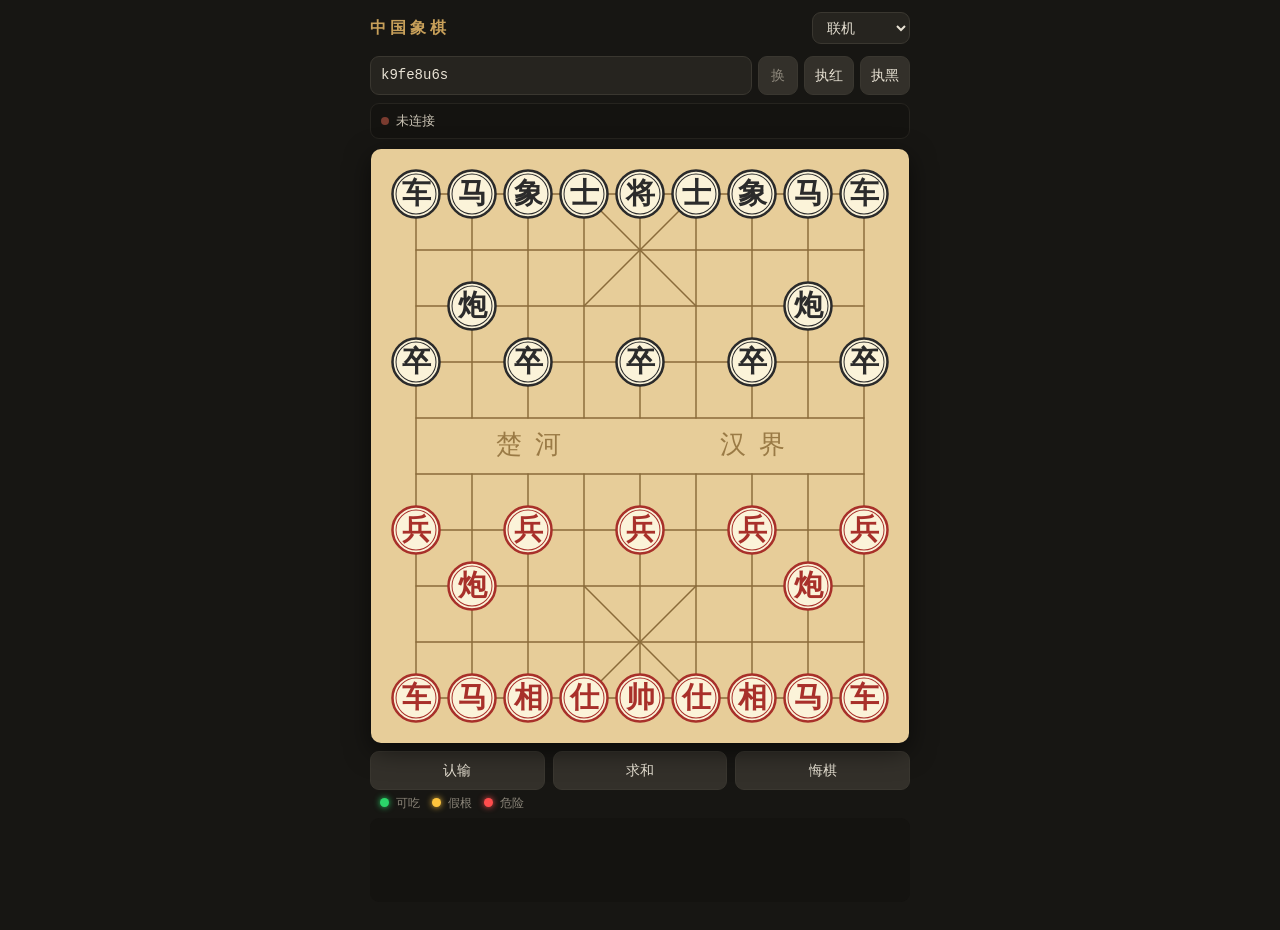
==== index.html @ ef069227 "中国象棋 · 无服务器联机：单文件网页" ====
<!DOCTYPE html>
<html lang="zh-CN">
<head>
<meta charset="utf-8">
<meta name="viewport" content="width=device-width,initial-scale=1,maximum-scale=1,user-scalable=no,viewport-fit=cover">
<meta name="theme-color" content="#1b1a17">
<title>中国象棋 · 无服务器联机</title>
<style>
  :root{--bg:#171613;--fg:#e8e2d4;--acc:#c8a05a;--panel:#26241f;--line:#3a3730}
  *{box-sizing:border-box;-webkit-tap-highlight-color:transparent}
  html,body{margin:0;background:var(--bg);color:var(--fg);
    font:14px/1.5 -apple-system,BlinkMacSystemFont,"PingFang SC","Microsoft YaHei",sans-serif}
  body{display:flex;justify-content:center;padding:10px 0 28px}
  #app{width:100%;max-width:560px;padding:0 10px}
  h1{font-size:15px;margin:2px 0 10px;color:var(--acc);font-weight:600;letter-spacing:2px}
  .row{display:flex;gap:8px;align-items:center;margin:6px 0;flex-wrap:wrap}
  select,input,button{font:inherit;color:var(--fg);background:var(--panel);
    border:1px solid var(--line);border-radius:9px;padding:8px 10px;outline:none}
  select,input{flex:1;min-width:90px}
  input{font-family:ui-monospace,Menlo,monospace}
  button{cursor:pointer;background:#33302a;transition:transform .12s,background .12s}
  button:active{transform:scale(.97)}
  button.on{background:var(--acc);color:#171613;border-color:var(--acc);font-weight:700}
  #stat{display:flex;align-items:center;gap:7px;font-size:13px;color:#c9c2b3;
    background:#141310;border:1px solid #26241f;border-radius:9px;padding:7px 10px;margin:8px 0}
  .dot{width:8px;height:8px;border-radius:50%;background:#7a3b2f;flex:0 0 auto}
  .dot.ok{background:#4f9d69;box-shadow:0 0 6px #4f9d69}
  #boardWrap{display:flex;justify-content:center;margin:10px 0 8px;position:relative}
  #flash{position:absolute;inset:0;background:#fff;opacity:0;pointer-events:none;
    border-radius:12px;z-index:7}
  #flash.on{animation:flashout .55s ease-out forwards}
  @keyframes flashout{0%{opacity:.9}100%{opacity:0}}
  .bigtext{position:absolute;transform:translate(-50%,-50%);opacity:0;
    font-weight:900;letter-spacing:.06em;pointer-events:none;white-space:nowrap;
    z-index:6;will-change:transform,opacity;
    animation-name:bigpop;animation-fill-mode:forwards;
    animation-timing-function:cubic-bezier(.2,1.8,.35,1)}
  .bigtext.eat{animation-name:eatpop}
  @keyframes bigpop{
    0%{transform:translate(-50%,-50%) scale(.25) rotate(-10deg);opacity:0;filter:blur(12px)}
    24%{transform:translate(-50%,-50%) scale(1.24) rotate(3deg);opacity:1;filter:blur(0)}
    42%{transform:translate(-50%,-50%) scale(.97) rotate(-1deg)}
    64%{transform:translate(-50%,-50%) scale(1.02) rotate(0);opacity:1}
    100%{transform:translate(-50%,-118%) scale(.9);opacity:0}
  }
  @keyframes eatpop{
    0%{transform:translate(-50%,-50%) scale(.2);opacity:0;filter:blur(8px)}
    18%{transform:translate(-50%,-62%) scale(1.3);opacity:1;filter:blur(0)}
    38%{transform:translate(-50%,-58%) scale(1)}
    100%{transform:translate(-50%,-150%) scale(.8);opacity:0}
  }
  #banner{position:absolute;inset:0;display:none;flex-direction:column;
    align-items:center;justify-content:center;pointer-events:none;text-align:center}
  #banner.on{display:flex}
  #banner .t{font-size:42px;font-weight:900;letter-spacing:8px;
    animation:pop .55s cubic-bezier(.2,1.7,.4,1) both;text-indent:8px}
  #banner .s{margin-top:6px;font-size:13px;letter-spacing:3px;opacity:.9;
    animation:fadein .5s .28s ease both}
  @keyframes pop{from{transform:scale(.25) rotate(-6deg);opacity:0;filter:blur(8px)}
                 to{transform:scale(1) rotate(0);opacity:1;filter:blur(0)}}
  @keyframes fadein{from{opacity:0;transform:translateY(6px)}to{opacity:.9;transform:none}}
  canvas{border-radius:10px;box-shadow:0 8px 26px rgba(0,0,0,.55);touch-action:manipulation;display:block}
  header{display:flex;align-items:center;justify-content:space-between;gap:10px;margin:2px 0 12px}
  header h1{font-size:16px;margin:0;color:var(--acc);font-weight:600;letter-spacing:4px}
  header select{flex:0 0 auto;width:auto;padding:6px 10px}
  .bar{display:flex;gap:6px;align-items:center;margin:6px 0}
  .bar input{flex:1;min-width:80px}
  .bar .ghost{padding:8px 12px;color:#8b8579}
  .actions{display:flex;gap:8px;margin:8px 0 4px}
  .actions button{flex:1}
  #actOnline{display:none}
  #ask{display:none;align-items:center;gap:8px;background:#2a2620;
    border:1px solid #4a3f2a;border-radius:9px;padding:8px 10px;margin:6px 0}
  #ask.show{display:flex}
  #ask span{flex:1;font-size:13px;color:#ddd6c7}
  #ask button{flex:0 0 auto;padding:6px 14px}
  #legend{font-size:12px;color:#8b8579;margin:2px 0 6px;display:flex;align-items:center;gap:2px}
  #legend .lg{width:9px;height:9px;border-radius:50%;display:inline-block;margin:0 5px 0 10px}
  #legend .lg.g{background:#2bd66a;box-shadow:0 0 6px #2bd66a}
  #legend .lg.y{background:#ffc53d;box-shadow:0 0 6px #ffc53d}
  #legend .lg.r{background:#ff4d4d;box-shadow:0 0 6px #ff4d4d}
  #legend .lg.none{background:#5a564d}
  #log{height:84px;overflow:auto;font-size:12px;color:#9d968a;background:#141310;
    border-radius:9px;padding:6px 9px;font-family:ui-monospace,Menlo,monospace;white-space:pre-wrap}
  .tip{font-size:12px;color:#807a6e;margin:4px 0 0}
</style>
</head>
<body>
<div id="app">
  <header>
    <h1>中国象棋</h1>
    <select id="mode">
      <option value="local">本地双人</option>
      <option value="mqtt" selected>联机</option>
    </select>
  </header>

  <div class="bar" id="netRow">
    <input id="room" placeholder="房间号" maxlength="24" autocomplete="off" spellcheck="false">
    <button id="btnRand" class="ghost" title="换一个房间号">换</button>
    <button id="btnRed" class="sideBtn">执红</button>
    <button id="btnBlack" class="sideBtn">执黑</button>
  </div>

  <div id="stat"><span class="dot" id="dot"></span><span id="statText"></span></div>

  <div id="boardWrap">
    <canvas id="board"></canvas>
    <div id="flash"></div>
    <div id="banner"><div class="t"></div></div>
  </div>

  <div id="ask">
    <span id="askText"></span>
    <button id="askYes" class="primary">同意</button>
    <button id="askNo">拒绝</button>
  </div>

  <div class="actions" id="actLocal">
    <button id="btnNew">重开</button>
    <button id="btnUndo">悔棋</button>
    <button id="btnCopy">复制棋谱</button>
  </div>
  <div class="actions" id="actOnline">
    <button id="btnResign">认输</button>
    <button id="btnDraw">求和</button>
    <button id="btnUndoReq">悔棋</button>
  </div>

  <div id="legend"><i class="lg g"></i>可吃<i class="lg y"></i>假根<i class="lg r"></i>危险</div>

  <div id="log"></div>
</div>

<script>
/* ============================ 引擎 ============================ */
// ==ENGINE_START==
var RED='r', BLK='b';
var START_FEN='rnbakabnr/9/1c5c1/p1p1p1p1p/9/9/P1P1P1P1P/1C5C1/9/RNBAKABNR w';
var NAME={r:{K:'帅',A:'仕',B:'相',N:'马',R:'车',C:'炮',P:'兵'},
          b:{K:'将',A:'士',B:'象',N:'马',R:'车',C:'炮',P:'卒'}};

function emptyBoard(){var b=[];for(var y=0;y<10;y++)b.push([null,null,null,null,null,null,null,null,null]);return b;}
function inBoard(x,y){return x>=0&&x<9&&y>=0&&y<10;}

function parseFen(fen){
  var parts=String(fen).trim().split(/\s+/);
  var rows=parts[0].split('/');
  var board=emptyBoard();
  for(var y=0;y<10;y++){
    var x=0, row=rows[y]||'';
    for(var i=0;i<row.length;i++){
      var ch=row[i];
      if(ch>='1'&&ch<='9'){x+=ch.charCodeAt(0)-48;continue;}
      if(!/[a-zA-Z]/.test(ch)){x++;continue;}
      var up=ch.toUpperCase();
      board[y][x]={s:(ch===up?RED:BLK),t:up};
      x++;
    }
  }
  return {board:board,turn:(parts[1]==='b'?BLK:RED)};
}

function toFen(board,turn){
  var rows=[];
  for(var y=0;y<10;y++){
    var s='',e=0;
    for(var x=0;x<9;x++){
      var p=board[y][x];
      if(!p){e++;continue;}
      if(e){s+=e;e=0;}
      s+=(p.s===RED?p.t:p.t.toLowerCase());
    }
    if(e)s+=e;
    rows.push(s);
  }
  return rows.join('/')+' '+(turn===RED?'w':'b');
}

function inPalace(side,x,y){
  if(x<3||x>5)return false;
  return side===RED?(y>=7&&y<=9):(y>=0&&y<=2);
}

function genPseudo(board,side,includeOwn){
  var out=[];
  for(var y=0;y<10;y++){
    for(var x=0;x<9;x++){
      var p=board[y][x];
      if(!p||p.s!==side)continue;
      (function(x,y,p){
        function push(tx,ty){
          if(!inBoard(tx,ty))return;
          var q=board[ty][tx];
          if(q&&q.s===side&&!includeOwn)return;
          out.push({fx:x,fy:y,tx:tx,ty:ty});
        }
        var dirs,i,dx,dy,tx,ty;
        switch(p.t){
          case 'K':
            dirs=[[1,0],[-1,0],[0,1],[0,-1]];
            for(i=0;i<4;i++){dx=dirs[i][0];dy=dirs[i][1];
              if(inPalace(side,x+dx,y+dy))push(x+dx,y+dy);}
            break;
          case 'A':
            dirs=[[1,1],[1,-1],[-1,1],[-1,-1]];
            for(i=0;i<4;i++){dx=dirs[i][0];dy=dirs[i][1];
              if(inPalace(side,x+dx,y+dy))push(x+dx,y+dy);}
            break;
          case 'B':
            dirs=[[2,2],[2,-2],[-2,2],[-2,-2]];
            for(i=0;i<4;i++){
              dx=dirs[i][0];dy=dirs[i][1];
              tx=x+dx;ty=y+dy;
              if(!inBoard(tx,ty))continue;
              if(side===RED&&ty<5)continue;
              if(side===BLK&&ty>4)continue;
              if(board[y+dy/2][x+dx/2])continue;
              push(tx,ty);
            }
            break;
          case 'N':
            dirs=[[1,2],[2,1],[2,-1],[1,-2],[-1,-2],[-2,-1],[-2,1],[-1,2]];
            for(i=0;i<8;i++){
              dx=dirs[i][0];dy=dirs[i][1];
              tx=x+dx;ty=y+dy;
              if(!inBoard(tx,ty))continue;
              var lx=x+(Math.abs(dx)===2?dx/2:0);
              var ly=y+(Math.abs(dy)===2?dy/2:0);
              if(board[ly][lx])continue;
              push(tx,ty);
            }
            break;
          case 'R':
            dirs=[[1,0],[-1,0],[0,1],[0,-1]];
            for(i=0;i<4;i++){
              dx=dirs[i][0];dy=dirs[i][1];tx=x+dx;ty=y+dy;
              while(inBoard(tx,ty)){
                var q=board[ty][tx];
                if(q){if(includeOwn||q.s!==side)out.push({fx:x,fy:y,tx:tx,ty:ty});break;}
                out.push({fx:x,fy:y,tx:tx,ty:ty});
                tx+=dx;ty+=dy;
              }
            }
            break;
          case 'C':
            dirs=[[1,0],[-1,0],[0,1],[0,-1]];
            for(i=0;i<4;i++){
              dx=dirs[i][0];dy=dirs[i][1];tx=x+dx;ty=y+dy;
              var jumped=false;
              while(inBoard(tx,ty)){
                var q=board[ty][tx];
                if(!jumped){
                  if(q){jumped=true;}
                  else out.push({fx:x,fy:y,tx:tx,ty:ty});
                }else{
                  if(q){if(includeOwn||q.s!==side)out.push({fx:x,fy:y,tx:tx,ty:ty});break;}
                }
                tx+=dx;ty+=dy;
              }
            }
            break;
          case 'P':
            push(x, y+(side===RED?-1:1));
            if(side===RED?y<=4:y>=5){push(x-1,y);push(x+1,y);}
            break;
        }
      })(x,y,p);
    }
  }
  return out;
}

function findKing(board,side){
  for(var y=0;y<10;y++)for(var x=0;x<9;x++){
    var p=board[y][x];
    if(p&&p.t==='K'&&p.s===side)return {x:x,y:y};
  }
  return null;
}

function kingsFace(board){
  var rk=findKing(board,RED), bk=findKing(board,BLK);
  if(!rk||!bk||rk.x!==bk.x)return false;
  var x=rk.x, a=Math.min(rk.y,bk.y), b=Math.max(rk.y,bk.y);
  for(var y=a+1;y<b;y++) if(board[y][x]) return false;
  return true;
}

function isChecked(board,side){
  var k=findKing(board,side);
  if(!k)return true;
  if(kingsFace(board))return true;
  var ms=genPseudo(board, side===RED?BLK:RED);
  for(var i=0;i<ms.length;i++) if(ms[i].tx===k.x&&ms[i].ty===k.y) return true;
  return false;
}

function applyMove(board,m){
  var cap=board[m.ty][m.tx];
  board[m.ty][m.tx]=board[m.fy][m.fx];
  board[m.fy][m.fx]=null;
  return cap;
}
function undoMove(board,m,cap){
  board[m.fy][m.fx]=board[m.ty][m.tx];
  board[m.ty][m.tx]=cap||null;
}

function legalMoves(board,side){
  var ps=genPseudo(board,side), out=[];
  for(var i=0;i<ps.length;i++){
    var m=ps[i];
    var cap=applyMove(board,m);
    var bad=isChecked(board,side);
    undoMove(board,m,cap);
    if(!bad)out.push(m);
  }
  return out;
}

function moveToCode(m){return fileChar(m.fx)+rankChar(m.fy)+fileChar(m.tx)+rankChar(m.ty);}
function fileChar(x){return String.fromCharCode(97+x);}
function rankChar(y){return String(9-y);}
function codeToMove(c){
  var s=String(c||'').trim().toLowerCase();
  if(!/^[a-i][0-9][a-i][0-9]$/.test(s))return null;
  return {fx:s.charCodeAt(0)-97, fy:9-(s.charCodeAt(1)-48),
          tx:s.charCodeAt(2)-97, ty:9-(s.charCodeAt(3)-48)};
}

// 重放棋谱得到终局，用于断线追平与校验
function replay(codes, fen){
  var st=parseFen(fen||START_FEN);
  var board=st.board, turn=st.turn;
  for(var i=0;i<codes.length;i++){
    var m=codeToMove(codes[i]);
    if(!m)return {ok:false,err:'格式错误 '+codes[i],step:i,board:board,turn:turn};
    var lm=legalMoves(board,turn), found=false;
    for(var j=0;j<lm.length;j++){
      if(lm[j].fx===m.fx&&lm[j].fy===m.fy&&lm[j].tx===m.tx&&lm[j].ty===m.ty){found=true;break;}
    }
    if(!found)return {ok:false,err:'非法着法 '+codes[i],step:i,board:board,turn:turn};
    applyMove(board,m);
    turn=(turn===RED?BLK:RED);
  }
  return {ok:true,board:board,turn:turn,steps:codes.length};
}

// 某方走法可达的格子（允许目标是己方子），用于判断有根 / 无根
function guardTargets(board,side){
  var ps=genPseudo(board,side,true), set={};
  for(var i=0;i<ps.length;i++){
    var m=ps[i];
    var q=board[m.ty][m.tx];
    if(q&&q.s===side&&q.t==='K'){set[m.ty*9+m.tx]=1;continue;}
    var cap=applyMove(board,m);
    var ok=!isChecked(board,side);
    undoMove(board,m,cap);
    if(ok)set[m.ty*9+m.tx]=1;
  }
  return set;
}

// 判定杀法名：先看逃路为何断，再验证关键子是否必要
// 逐条模拟将的逃路，归类失败原因：照面 / 自堵 / 仍被攻击
function analyzeEscapes(board,loser,k){
  var dirs=[[1,0],[-1,0],[0,1],[0,-1]];
  var face=0,self=0,ctl=0,free=0,cells=[];
  for(var i=0;i<4;i++){
    var tx=k.x+dirs[i][0], ty=k.y+dirs[i][1];
    if(!inPalace(loser,tx,ty))continue;
    cells.push({x:tx,y:ty});
    var q=board[ty][tx];
    if(q&&q.s===loser){self++;continue;}
    var m={fx:k.x,fy:k.y,tx:tx,ty:ty};
    var cap=applyMove(board,m);
    var faceNow=kingsFace(board);
    var stillCk=isChecked(board,loser);
    undoMove(board,m,cap);
    if(faceNow)face++;
    else if(stillCk)ctl++;
    else free++;
  }
  return {face:face,self:self,ctl:ctl,free:free,cells:cells};
}

function cloneBoard(b){
  var o=[],i;
  for(i=0;i<10;i++)o.push(b[i].slice());
  return o;
}

// 反事实检验：移除关键棋子后，被将死方是否恢复合法走法
function probeEscape(board,loser,mutate){
  var b=cloneBoard(board);
  mutate(b);
  return legalMoves(b,loser).length>0;
}

function killAt(x,y){ return function(b){ b[y][x]=null; }; }

function attacksSquare(board,side,fx,fy,tx,ty){
  var ms=genPseudo(board,side),i;
  for(i=0;i<ms.length;i++){
    if(ms[i].fx===fx&&ms[i].fy===fy&&ms[i].tx===tx&&ms[i].ty===ty)return true;
  }
  return false;
}

function classifyMate(board,loser,last){
  var k=findKing(board,loser);
  var win=(loser===RED?BLK:RED);
  if(!k)return {name:'绝杀',color:'#ffd479'};

  var lp=(last&&board[last.ty])?board[last.ty][last.tx]:null;
  var esc=analyzeEscapes(board,loser,k);
  var y,x,p,q,a,b,yy,i;

  // 1. 对面笑：有逃路被照面封死，且拿掉对方的帅，将就能活
  if(esc.face>0&&probeEscape(board,loser,function(bb){
      var rk=findKing(bb,win);
      if(rk)bb[rk.y][rk.x]=null;
    }))
    return {name:'对面笑',color:'#ffffff'};

  // 2. 重炮：同列两炮、有一门真能打到将，且拿掉一门炮将就活
  var colC=0, liveC=0, cannonCells=[];
  for(y=0;y<10;y++){
    q=board[y][k.x];
    if(q&&q.s===win&&q.t==='C'){
      colC++;
      cannonCells.push({x:k.x,y:y});
      var between=0;
      a=Math.min(y,k.y);b=Math.max(y,k.y);
      for(yy=a+1;yy<b;yy++) if(board[yy][k.x]) between++;
      if(between===1) liveC++;
    }
  }
  if(colC>=2&&liveC>=1){
    for(i=0;i<cannonCells.length;i++){
      if(probeEscape(board,loser,killAt(cannonCells[i].x,cannonCells[i].y)))
        return {name:'重炮',color:'#ff6b3d'};
    }
  }

  // 3. 马系：末手是马，拿掉这匹马将就有救
  if(lp&&lp.s===win&&lp.t==='N'&&
     probeEscape(board,loser,killAt(last.tx,last.ty))){
    var horseChecks=attacksSquare(board,win,last.tx,last.ty,k.x,k.y);
    if(!horseChecks&&liveC>=1)return {name:'马后炮',color:'#ff9f1c'};
    var deep=(loser===BLK)?(last.ty<=2):(last.ty>=7);
    if(deep&&(last.tx===3||last.tx===5))return {name:'挂角马',color:'#8b7bff'};
    if(deep&&(last.tx===1||last.tx===7))return {name:'卧槽马',color:'#35d0c0'};
  }

  // 4. 双车错：两辆车都压进对方半场，且逐一拿掉都能让将活命（两辆都必要）
  var rooks=[];
  for(y=0;y<10;y++)for(x=0;x<9;x++){
    p=board[y][x];
    if(p&&p.s===win&&p.t==='R'&&(loser===BLK?(y<=4):(y>=5))) rooks.push({x:x,y:y});
  }
  if(rooks.length>=2&&lp&&lp.s===win&&lp.t==='R'){
    var bothNeeded=true;
    for(i=0;i<rooks.length;i++){
      if(!probeEscape(board,loser,killAt(rooks[i].x,rooks[i].y))){bothNeeded=false;break;}
    }
    if(bothNeeded)return {name:'双车错',color:'#d9e6ff'};
  }

  // 5. 铁门栓：车插中路，拿掉它将就活
  if(lp&&lp.s===win&&lp.t==='R'&&last.tx===4&&
     (loser===BLK?(last.ty<=4):(last.ty>=5))&&
     probeEscape(board,loser,killAt(last.tx,last.ty)))
    return {name:'铁门栓',color:'#ffd479'};

  // 6. 小鬼坐龙庭：兵卒入宫，拿掉它将就活
  if(lp&&lp.s===win&&lp.t==='P'&&inPalace(loser,last.tx,last.ty)&&
     probeEscape(board,loser,killAt(last.tx,last.ty)))
    return {name:'小鬼坐龙庭',color:'#7ee08a'};

  // 7. 闷杀：某条逃路被自家子堵死，且挪走它，将就有救
  for(i=0;i<esc.cells.length;i++){
    var c=esc.cells[i];
    var occ=board[c.y][c.x];
    if(occ&&occ.s===loser&&probeEscape(board,loser,killAt(c.x,c.y)))
      return {name:'闷杀',color:'#ff8a5c'};
  }

  return {name:'绝杀',color:'#ffd479'};
}

// ==ENGINE_END==

/* ============================ MQTT ============================ */
// ==MQTT_START==
// MQTT 3.1.1 over WebSocket 的最小实现：只支持 QoS0 的收发与订阅
function utf8(s){return new TextEncoder().encode(s);}
function encStr(s){var b=utf8(s);return [(b.length>>8)&255,b.length&255].concat(Array.from(b));}
function encRemain(n){var o=[];do{var d=n%128;n=Math.floor(n/128);if(n>0)d|=0x80;o.push(d);}while(n>0);return o;}
function cat(parts){
  var len=0,i,j;
  for(i=0;i<parts.length;i++)len+=parts[i].length;
  var out=new Uint8Array(len),p=0;
  for(i=0;i<parts.length;i++){for(j=0;j<parts[i].length;j++)out[p++]=parts[i][j];}
  return out;
}
function mqttConnectPacket(cid){
  var body=[0x00,0x04,0x4d,0x51,0x54,0x54,0x04,0x02,0x00,0x3c].concat(encStr(cid));
  return cat([new Uint8Array([0x10]),new Uint8Array(encRemain(body.length)),new Uint8Array(body)]);
}
function mqttSubscribePacket(topic,pid){
  var body=[(pid>>8)&255,pid&255].concat(encStr(topic)).concat([0x00]);
  return cat([new Uint8Array([0x82]),new Uint8Array(encRemain(body.length)),new Uint8Array(body)]);
}
function mqttPublishPacket(topic,payload){
  var body=encStr(topic).concat(Array.from(utf8(payload)));
  return cat([new Uint8Array([0x30]),new Uint8Array(encRemain(body.length)),new Uint8Array(body)]);
}

function MqttWS(url,opts){
  opts=opts||{};
  this.url=url;
  this.clientId=opts.clientId||('cc_'+Math.random().toString(36).slice(2,10));
  this.ws=null; this.buf=new Uint8Array(0); this.pid=1;
  this.onMessage=null; this.onState=null;
  this._resolveOpen=null; this._ping=null;
}
MqttWS.prototype.open=function(){
  var self=this;
  return new Promise(function(resolve,reject){
    var ws;
    try{ws=new WebSocket(self.url,'mqtt');}
    catch(e){reject(e);return;}
    ws.binaryType='arraybuffer';
    self.ws=ws;
    var done=false, timer=null;
    function fail(err){
      if(done)return; done=true;
      if(timer)clearTimeout(timer);
      try{ws.close();}catch(e){}
      reject(err);
    }
    timer=setTimeout(function(){ fail(new Error('connect timeout')); },9000);
    ws.onopen=function(){ self.send(mqttConnectPacket(self.clientId)); };
    ws.onmessage=function(ev){ self.feed(ev.data); };
    ws.onerror=function(){ fail(new Error('socket error')); };
    ws.onclose=function(){
      self.alive=false;
      if(self._ping){clearInterval(self._ping);self._ping=null;}
      if(!self._closedByUser&&self.onState)self.onState('offline');
      if(!done){done=true;if(timer)clearTimeout(timer);reject(new Error('socket closed'));}
    };
    self._resolveOpen=function(){
      if(done)return; done=true;
      if(timer)clearTimeout(timer);
      resolve();
      self._ping=setInterval(function(){self.send(new Uint8Array([0xc0,0x00]));},30000);
    };
  });
};
MqttWS.prototype.send=function(u8){
  if(this.ws&&this.ws.readyState===1){this.ws.send(u8);return true;}
  return false;
};
MqttWS.prototype.feed=function(data){
  var chunk = (data instanceof ArrayBuffer) ? new Uint8Array(data) : new Uint8Array(data);
  var merged=new Uint8Array(this.buf.length+chunk.length);
  merged.set(this.buf,0); merged.set(chunk,this.buf.length);
  this.buf=merged;
  for(;;){
    if(this.buf.length<2)break;
    var mult=1,val=0,i=1,ok=false;
    for(;i<this.buf.length;i++){
      var b=this.buf[i];
      val+=(b&127)*mult; mult*=128;
      if((b&128)===0){ok=true;i++;break;}
    }
    if(!ok)break;
    var total=i+val;
    if(this.buf.length<total)break;
    var pkt=this.buf.slice(0,total);
    this.buf=this.buf.slice(total);
    this.handle(pkt);
  }
};
MqttWS.prototype.handle=function(pkt){
  var type=pkt[0]>>4;
  var i=1; while(pkt[i]&0x80)i++; i++;
  var p=pkt.subarray(i);
  if(type===2){
    this.alive=true;
    if(this.onState)this.onState('online');
    if(this._resolveOpen)this._resolveOpen();
  }else if(type===3){
    var tl=(p[0]<<8)|p[1];
    var topic=new TextDecoder().decode(p.subarray(2,2+tl));
    var off=2+tl;
    var qos=(pkt[0]>>1)&3;
    if(qos>0)off+=2;
    var payload=new TextDecoder().decode(p.subarray(off));
    if(this.onMessage)this.onMessage(topic,payload);
  }
};
MqttWS.prototype.subscribe=function(topic){
  var pid=this.pid++;
  this.send(mqttSubscribePacket(topic,pid));
  return pid;
};
MqttWS.prototype.publish=function(topic,payload){
  return this.send(mqttPublishPacket(topic,payload));
};
MqttWS.prototype.close=function(){
  this._closedByUser=true;
  try{if(this._ping)clearInterval(this._ping);}catch(e){}
  try{this.ws&&this.ws.close();}catch(e){}
};
// ==MQTT_END==

/* ============================ 应用 ============================ */
var el=function(id){return document.getElementById(id);};
var canvas=el('board'), ctx=canvas.getContext('2d');

var BROKER='wss://broker.emqx.io:8084/mqtt';
var G={board:parseFen(START_FEN).board,turn:RED,moves:[],last:null,over:false,result:'',green:[],red:[],warn:[],inCheck:false};
var mode='mqtt', mySide=null, room='', link=null, linkState='', peerOnline=false, peerConflict=false;
var mySid='s'+Math.random().toString(36).slice(2,10);
var sel=null, hints=[], flip=false;
var S=40,PAD=32,DPR=1;

/* ---------- 渲染 ---------- */
function X(x){return PAD+(flip?8-x:x)*S;}
function Y(y){return PAD+(flip?9-y:y)*S;}

function layout(){
  var w=el('boardWrap').clientWidth||360;
  S=Math.max(24,Math.floor(w/9.6));
  PAD=Math.round(S*0.8);
  var cw=S*8+PAD*2, ch=S*9+PAD*2;
  DPR=window.devicePixelRatio||1;
  canvas.width=Math.round(cw*DPR);
  canvas.height=Math.round(ch*DPR);
  canvas.style.width=cw+'px';
  canvas.style.height=ch+'px';
  ctx.setTransform(DPR,0,0,DPR,0,0);
  draw();
}

var fx=[], shakeUntil=0, rafId=0, lastTs=0, anim=null;

function drawPiece(cx,cy,side,type,scale){
  var r=S*0.42*scale;
  ctx.beginPath();ctx.arc(cx,cy,r,0,6.2832);
  ctx.fillStyle='#fbf3d9';ctx.fill();
  ctx.lineWidth=Math.max(1.4,S*0.045);
  ctx.strokeStyle=(side===RED?'#a8302a':'#2b2b2b');
  ctx.stroke();
  ctx.beginPath();ctx.arc(cx,cy,r*0.85,0,6.2832);
  ctx.lineWidth=Math.max(1,S*0.018);ctx.stroke();
  ctx.fillStyle=(side===RED?'#a8302a':'#2b2b2b');
  ctx.font='bold '+Math.round(S*0.52*scale)+'px "KaiTi","STKaiti","SimSun",serif';
  ctx.fillText(NAME[side][type],cx,cy+S*0.02*scale);
}

function playMoveAnim(m,cap,onEnd){
  var dist=Math.max(Math.abs(m.tx-m.fx),Math.abs(m.ty-m.fy));
  var p=G.board[m.ty]&&G.board[m.ty][m.tx];
  if(!p){ if(onEnd)onEnd(); return; }
  anim={fx:m.fx,fy:m.fy,tx:m.tx,ty:m.ty,piece:p,eat:cap||null,
        t0:performance.now(),dur:Math.min(340,140+dist*42),onEnd:onEnd};
  requestDraw();
}

function requestDraw(){ if(!rafId)rafId=requestAnimationFrame(tick); }
function tick(ts){
  rafId=0;
  if(ts-lastTs<33){ rafId=requestAnimationFrame(tick); return; }
  lastTs=ts;
  if(anim&&(ts-anim.t0)>=anim.dur){
    var cb=anim.onEnd;
    anim=null;
    if(cb)setTimeout(cb,0);
  }
  draw(ts);
  var alive=fx.length>0||G.green.length||G.red.length||G.warn.length||ts<shakeUntil||anim||(G.inCheck&&!G.over);
  if(alive&&!rafId)rafId=requestAnimationFrame(tick);
}

function hexA(hex,a){
  var n=parseInt(hex.slice(1),16);
  return 'rgba('+((n>>16)&255)+','+((n>>8)&255)+','+(n&255)+','+a+')';
}

function makeShards(color,n){
  var a=[],i,ang,sp;
  for(i=0;i<n;i++){
    ang=Math.random()*6.2832; sp=0.45+Math.random()*0.95;
    a.push({dx:Math.cos(ang)*sp,dy:Math.sin(ang)*sp,c:(Math.random()<0.34?'#ffffff':color)});
  }
  return a;
}

function addBurst(x,y,color){
  fx.push({kind:'burst',x:x,y:y,color:color,t0:performance.now(),dur:640,shards:makeShards(color,11)});
  requestDraw();
}

function addMate(x,y,color){
  fx.push({kind:'mate',x:x,y:y,color:color,t0:performance.now(),dur:2600,
           rays:12,spin:0.4+Math.random()*0.5});
  requestDraw();
}

function boardPos(x,y){
  var cr=canvas.getBoundingClientRect(), wr=el('boardWrap').getBoundingClientRect();
  return {x:X(x)+cr.left-wr.left, y:Y(y)+cr.top-wr.top};
}

function bigText(text,opt){
  opt=opt||{};
  var wrap=el('boardWrap');
  var d=document.createElement('div');
  d.className='bigtext'+(opt.cls?(' '+opt.cls):'');
  d.textContent=text;
  var col=opt.color||'#ffd479';
  d.style.color=col;
  d.style.fontSize=Math.round(opt.size||44)+'px';
  d.style.textShadow='0 0 18px '+col+',0 0 46px '+col+',0 3px 12px rgba(0,0,0,.9)';
  if(opt.x!=null){d.style.left=opt.x+'px';d.style.top=opt.y+'px';}
  else{d.style.left='50%';d.style.top='46%';}
  d.style.animationDuration=(opt.dur||1000)+'ms';
  wrap.appendChild(d);
  setTimeout(function(){ if(d.parentNode)d.parentNode.removeChild(d); },(opt.dur||1000)+120);
  return d;
}

function clearBigText(){
  var olds=document.querySelectorAll('.bigtext');
  for(var i=0;i<olds.length;i++)olds[i].remove();
}

function showBanner(name,color){
  clearBigText();
  var fl=el('flash');
  if(fl){fl.classList.remove('on');void fl.offsetWidth;fl.classList.add('on');}
  var b=el('banner'), t=b.querySelector('.t');
  t.textContent=name;
  t.style.color=color;
  t.style.textShadow='0 0 26px '+color+',0 4px 14px rgba(0,0,0,.75)';
  b.classList.remove('on');
  void b.offsetWidth;
  b.classList.add('on');
  if(showBanner._t)clearTimeout(showBanner._t);
  showBanner._t=setTimeout(function(){b.classList.remove('on');},2800);
}

function auraAt(x,y,color,phase){
  var cx=X(x),cy=Y(y),r=S*0.42;
  var pulse=0.7+0.3*Math.sin(phase);
  var g=ctx.createRadialGradient(cx,cy,r*0.55,cx,cy,r*1.85);
  g.addColorStop(0,hexA(color,0.34*pulse));
  g.addColorStop(0.5,hexA(color,0.15*pulse));
  g.addColorStop(1,hexA(color,0));
  ctx.fillStyle=g;
  ctx.beginPath();ctx.arc(cx,cy,r*1.85,0,6.2832);ctx.fill();
}

function ringAt(x,y,color,phase,dashed){
  var cx=X(x),cy=Y(y),r=S*0.42;
  var pulse=0.65+0.35*Math.sin(phase);
  ctx.save();
  ctx.strokeStyle=color;
  ctx.globalAlpha=0.55+0.35*pulse;
  ctx.lineWidth=Math.max(2,S*0.08);
  ctx.shadowColor=color;
  ctx.shadowBlur=S*0.75*pulse;
  if(dashed){
    ctx.setLineDash([S*0.19,S*0.13]);
    ctx.lineDashOffset=-phase*S*0.34;
  }
  ctx.beginPath();ctx.arc(cx,cy,r*1.03,0,6.2832);ctx.stroke();
  ctx.restore();
}

function drawFx(now){
  var W=S*8+PAD*2,H=S*9+PAD*2;
  for(var i=fx.length-1;i>=0;i--){
    var f=fx[i];
    var t=(now-f.t0)/f.dur;
    if(t>=1){fx.splice(i,1);continue;}
    if(t<0)continue;
    var e=1-Math.pow(1-t,3);
    var j,s,px,py,ang,r0,r1,tt,ee,a,dk,g2,w;
    if(f.kind==='burst'){
      ctx.save();
      ctx.globalAlpha=(1-t)*0.85;
      ctx.strokeStyle=f.color;
      ctx.lineWidth=Math.max(1.5,S*0.075*(1-t));
      ctx.beginPath();ctx.arc(f.x,f.y,S*0.35+e*S*1.45,0,6.2832);ctx.stroke();
      for(j=0;j<f.shards.length;j++){
        s=f.shards[j];
        px=f.x+s.dx*e*S*1.9;
        py=f.y+s.dy*e*S*1.9+S*1.15*t*t;
        ctx.globalAlpha=Math.max(0,1-t*1.15);
        ctx.fillStyle=s.c;
        ctx.beginPath();ctx.arc(px,py,Math.max(0.6,S*0.085*(1-t*0.6)),0,6.2832);ctx.fill();
      }
      w=Math.max(0,1-t*2.4);
      if(w>0){
        ctx.globalAlpha=w*0.85;
        ctx.fillStyle='#fff';
        ctx.beginPath();ctx.arc(f.x,f.y,S*0.46*(1-t),0,6.2832);ctx.fill();
      }
      ctx.restore();
    }else if(f.kind==='mate'){
      for(var rr=0;rr<3;rr++){
        tt=t-rr*0.16;
        if(tt<0||tt>1)continue;
        ee=1-Math.pow(1-tt,3);
        ctx.save();
        ctx.globalAlpha=(1-tt)*0.85;
        ctx.strokeStyle=f.color;
        ctx.lineWidth=Math.max(2,S*0.1*(1-tt));
        ctx.shadowColor=f.color;ctx.shadowBlur=S*0.9;
        ctx.beginPath();ctx.arc(f.x,f.y,S*0.4+ee*S*3.4,0,6.2832);ctx.stroke();
        ctx.restore();
      }
      ctx.save();
      ctx.globalAlpha=Math.max(0,1-t*1.5);
      ctx.strokeStyle=f.color;ctx.lineWidth=Math.max(1.5,S*0.045);
      ctx.shadowColor=f.color;ctx.shadowBlur=S*0.45;
      for(a=0;a<f.rays;a++){
        ang=(a/f.rays)*6.2832+f.spin*t*3;
        r0=S*0.5+e*S*1.0; r1=S*0.5+e*S*2.4;
        ctx.beginPath();
        ctx.moveTo(f.x+Math.cos(ang)*r0,f.y+Math.sin(ang)*r0);
        ctx.lineTo(f.x+Math.cos(ang)*r1,f.y+Math.sin(ang)*r1);
        ctx.stroke();
      }
      ctx.restore();
      dk=Math.max(0,1-Math.abs(t-0.15)*1.7);
      if(dk>0){
        ctx.save();
        ctx.globalAlpha=dk*0.5;
        g2=ctx.createRadialGradient(f.x,f.y,S*0.5,f.x,f.y,Math.max(W,H)*0.78);
        g2.addColorStop(0,'rgba(0,0,0,0)');
        g2.addColorStop(1,'rgba(0,0,0,1)');
        ctx.fillStyle=g2;
        ctx.fillRect(-S*2,-S*2,W+S*4,H+S*4);
        ctx.restore();
      }
    }
  }
}

function draw(now){
  now=now||performance.now();
  var W=S*8+PAD*2,H=S*9+PAD*2;
  ctx.setTransform(DPR,0,0,DPR,0,0);
  ctx.clearRect(0,0,W,H);
  ctx.fillStyle='#e7cd99';
  ctx.fillRect(0,0,W,H);

  var shaking=now<shakeUntil;
  ctx.save();
  if(shaking){
    var kk=(shakeUntil-now)/650;
    ctx.translate((Math.random()-0.5)*S*0.26*kk,(Math.random()-0.5)*S*0.26*kk);
  }

  ctx.strokeStyle='#8a6b3a';
  ctx.lineWidth=Math.max(1,S*0.026);
  ctx.lineCap='round';

  var x,y,i;
  for(y=0;y<10;y++){
    ctx.beginPath();ctx.moveTo(X(0),Y(y));ctx.lineTo(X(8),Y(y));ctx.stroke();
  }
  for(x=0;x<9;x++){
    ctx.beginPath();
    if(x===0||x===8){
      ctx.moveTo(X(x),Y(0));ctx.lineTo(X(x),Y(9));
    }else{
      ctx.moveTo(X(x),Y(0));ctx.lineTo(X(x),Y(4));
      ctx.moveTo(X(x),Y(5));ctx.lineTo(X(x),Y(9));
    }
    ctx.stroke();
  }
  ctx.beginPath();
  ctx.moveTo(X(3),Y(0));ctx.lineTo(X(5),Y(2));
  ctx.moveTo(X(5),Y(0));ctx.lineTo(X(3),Y(2));
  ctx.moveTo(X(3),Y(7));ctx.lineTo(X(5),Y(9));
  ctx.moveTo(X(5),Y(7));ctx.lineTo(X(3),Y(9));
  ctx.stroke();

  ctx.fillStyle='#9a7a45';
  ctx.font=Math.round(S*0.46)+'px "KaiTi","STKaiti",serif';
  ctx.textAlign='center';ctx.textBaseline='middle';
  var mid=(Y(4)+Y(5))/2;
  ctx.fillText('楚  河', X(2), mid);
  ctx.fillText('汉  界', X(6), mid);

  if(!G.board){ctx.restore();return;}

  var phase=now/300;

  // 上一手
  if(G.last){
    ctx.strokeStyle='rgba(80,140,90,.9)';
    ctx.lineWidth=Math.max(2,S*0.06);
    [G.last.fx,G.last.tx].forEach(function(cx2,idx){
      var cy2=idx===0?G.last.fy:G.last.ty;
      ctx.strokeRect(X(cx2)-S*0.34,Y(cy2)-S*0.34,S*0.68,S*0.68);
    });
  }

  // 底层光晕：绿=可白吃，红=我方无根被打击
  for(i=0;i<G.green.length;i++)auraAt(G.green[i][0],G.green[i][1],'#22cc6a',phase);
  for(i=0;i<G.red.length;i++)auraAt(G.red[i][0],G.red[i][1],'#ff3b30',phase);
  for(i=0;i<G.warn.length;i++)auraAt(G.warn[i][0],G.warn[i][1],'#ffc53d',phase*0.7);

  // 棋子（正在滑行的那枚先不画在落点）
  for(y=0;y<10;y++)for(x=0;x<9;x++){
    var p=G.board[y][x];
    if(!p)continue;
    if(anim&&x===anim.tx&&y===anim.ty)continue;
    drawPiece(X(x),Y(y),p.s,p.t,1);
  }

  // 滑行动画：被吃子保留原位，动画结束才消失
  if(anim){
    var at=(now-anim.t0)/anim.dur;
    if(at>1)at=1;
    var ae=1-Math.pow(1-at,3);
    var ax=X(anim.fx)+(X(anim.tx)-X(anim.fx))*ae;
    var ay=Y(anim.fy)+(Y(anim.ty)-Y(anim.fy))*ae;
    for(var gi=3;gi>=1;gi--){
      var ag=Math.max(0,at-gi*0.085);
      var age=1-Math.pow(1-ag,3);
      ctx.save();
      ctx.globalAlpha=0.10*(4-gi)/3;
      drawPiece(X(anim.fx)+(X(anim.tx)-X(anim.fx))*age,
                Y(anim.fy)+(Y(anim.ty)-Y(anim.fy))*age,
                anim.piece.s,anim.piece.t,1);
      ctx.restore();
    }
    if(anim.eat)drawPiece(X(anim.tx),Y(anim.ty),anim.eat.s,anim.eat.t,1);
    ctx.save();
    ctx.shadowColor='rgba(0,0,0,.5)';
    ctx.shadowBlur=S*0.32;
    ctx.shadowOffsetY=S*0.1;
    drawPiece(ax,ay,anim.piece.s,anim.piece.t,1+0.07*Math.sin(at*Math.PI));
    ctx.restore();
  }

  // 顶层描边光环
  for(i=0;i<G.green.length;i++)ringAt(G.green[i][0],G.green[i][1],'#2bd66a',phase,false);
  for(i=0;i<G.red.length;i++)ringAt(G.red[i][0],G.red[i][1],'#ff4d4d',phase,false);
  for(i=0;i<G.warn.length;i++)ringAt(G.warn[i][0],G.warn[i][1],'#ffc53d',phase,true);

  // 选中
  if(sel){
    ctx.strokeStyle='#2f7ad6';
    ctx.lineWidth=Math.max(2,S*0.07);
    ctx.beginPath();ctx.arc(X(sel.x),Y(sel.y),S*0.46,0,6.2832);ctx.stroke();
  }
  // 可走点
  for(var k=0;k<hints.length;k++){
    var m=hints[k];
    var canCap=G.board[m.ty][m.tx];
    ctx.beginPath();
    if(canCap){
      ctx.strokeStyle='#2f7ad6';ctx.lineWidth=Math.max(2,S*0.06);
      ctx.arc(X(m.tx),Y(m.ty),S*0.44,0,6.2832);ctx.stroke();
    }else{
      ctx.fillStyle='rgba(47,122,214,.55)';
      ctx.arc(X(m.tx),Y(m.ty),S*0.13,0,6.2832);ctx.fill();
    }
  }

  drawFx(now);

  ctx.restore();
}

var PIECE_VAL={K:1000,R:9,C:4.5,N:4,B:2,A:2,P:1};
function pieceVal(p,y){
  if(!p)return 0;
  if(p.t==='P')return (p.s===RED)?(y<=4?2:1):(y>=5?2:1);
  return PIECE_VAL[p.t];
}

// 每格价值最低的攻击者，用于判断交换是否吃亏
function atkMap(board,moves){
  var map={},i,m,p,k,v;
  for(i=0;i<moves.length;i++){
    m=moves[i];
    p=board[m.fy][m.fx];
    if(!p)continue;
    k=m.ty*9+m.tx;
    v=pieceVal(p,m.fy);
    if(map[k]===undefined||v<map[k])map[k]=v;
  }
  return map;
}

// 三色标记：
//   绿 = 无根，可白吃
//   黄 = 有根但是假根（吃回仍吃亏 / 保护不值钱）
//   红 = 我方无根被打击
function computeMarkers(){
  G.green=[];G.red=[];G.warn=[];
  if(!G.board||G.over){G.inCheck=false;requestDraw();return;}
  var me=(mode!=='local'&&mySide)?mySide:G.turn;
  var opp=(me===RED?BLK:RED);
  var myL=legalMoves(G.board,me), opL=legalMoves(G.board,opp);
  var myG=guardTargets(G.board,me), opG=guardTargets(G.board,opp);
  var myAtk=atkMap(G.board,myL), opAtk=atkMap(G.board,opL);
  for(var y=0;y<10;y++)for(var x=0;x<9;x++){
    var p=G.board[y][x];
    if(!p)continue;
    var key=y*9+x;
    var v=pieceVal(p,y);
    if(p.s===opp){
      if(myAtk[key]===undefined)continue;
      if(!opG[key])G.green.push([x,y]);
      else if(myAtk[key]<v)G.warn.push([x,y]);
    }else{
      if(opAtk[key]===undefined)continue;
      if(!myG[key])G.red.push([x,y]);
      else if(opAtk[key]<v)G.warn.push([x,y]);
    }
  }
  G.inCheck=isChecked(G.board,G.turn);
  requestDraw();
}

/* ---------- 交互 ---------- */
function onPoint(x,y){
  if(G.over)return;
  if(mode==='mqtt'&&G.turn!==mySide)return;

  var p=G.board[y][x];
  if(sel){
    if(sel.x===x&&sel.y===y){sel=null;hints=[];draw();return;}
    for(var i=0;i<hints.length;i++){
      var m=hints[i];
      if(m.tx===x&&m.ty===y){sel=null;hints=[];commitMove(m);return;}
    }
  }
  if(p&&p.s===G.turn){
    sel={x:x,y:y};
    hints=legalMoves(G.board,G.turn).filter(function(m){return m.fx===x&&m.fy===y;});
    draw();
  }else{
    sel=null;hints=[];draw();
  }
}

canvas.addEventListener('pointerdown',function(e){
  e.preventDefault();
  var r=canvas.getBoundingClientRect();
  var px=e.clientX-r.left, py=e.clientY-r.top;
  var gx=Math.round((px-PAD)/S), gy=Math.round((py-PAD)/S);
  if(gx<0||gx>8||gy<0||gy>9)return;
  if(flip){gx=8-gx;gy=9-gy;}
  onPoint(gx,gy);
});

/* ---------- 落子 ---------- */
function commitMove(m,opts){
  opts=opts||{};
  var side=G.turn;
  var p=G.board[m.fy][m.fx];
  if(!p||p.s!==side)return false;
  var lm=legalMoves(G.board,side), ok=false;
  for(var i=0;i<lm.length;i++){
    if(lm[i].fx===m.fx&&lm[i].fy===m.fy&&lm[i].tx===m.tx&&lm[i].ty===m.ty){ok=true;break;}
  }
  if(!ok)return false;

  var cap=applyMove(G.board,m);
  G.moves.push(moveToCode(m));
  G.last=m;
  G.turn=(side===RED?BLK:RED);

  log((side===RED?'红':'黑')+' '+NAME[side][p.t]+' '+moveToCode(m)+(cap?(' 吃'+NAME[cap.s][cap.t]):''));

  var opp=G.turn;
  var chk=false, kp=null, cls=null;
  if(legalMoves(G.board,opp).length===0){
    G.over=true;
    chk=isChecked(G.board,opp);
    G.result=(side===RED?'红方胜':'黑方胜')+(chk?'（将死）':'（困毙）');
    kp=findKing(G.board,opp);
    cls=chk?classifyMate(G.board,opp,m):{name:'困毙',color:'#9aa0a6'};
  }

  playMoveAnim(m,cap,function(){
    if(cap){
      addBurst(X(m.tx),Y(m.ty),cap.s===RED?'#c23b32':'#6a6a6a');
      var bp=boardPos(m.tx,m.ty);
      bigText('吃',{color:(cap.s===RED?'#ff5a4d':'#ffd166'),size:S*1.0,
                    x:bp.x,y:bp.y-S*0.5,cls:'eat',dur:880});
    }
    if(G.over&&kp){
      setTimeout(function(){
        addMate(X(kp.x),Y(kp.y),cls.color);
        showBanner(cls.name,cls.color);
        shakeUntil=performance.now()+650;
        log('★ '+G.result+' · '+cls.name);
      },cap?110:60);
    }else if(G.inCheck){
      setTimeout(function(){
        bigText('将军',{color:'#ff3b30',size:S*1.32,dur:1150});
        shakeUntil=performance.now()+420;
      },cap?260:0);
    }
  });

  sel=null;hints=[];
  computeMarkers();updateStatus();
  if(opts.broadcast!==false)sendState();
  return true;
}

/* ---------- 网络 ---------- */
function send(obj){
  if(!link)return;
  if(mode!=='mqtt')return;
  obj.sid=mySid;
  try{link.publish('cchess/'+room,JSON.stringify(obj));}catch(e){}
}
function sendState(){
  send({v:1,type:'state',room:room,from:mySide,ver:G.moves.length,moves:G.moves,ts:Date.now()});
  if(G.moves.length===1)setTimeout(function(){
    send({v:1,type:'state',room:room,from:mySide,ver:G.moves.length,moves:G.moves,ts:Date.now()});
  },600);
}
function sendCritical(obj){
  send(obj);
  setTimeout(function(){send(obj);},400);
}
function sendHello(){
  send({v:1,type:'hello',room:room,from:mySide,ts:Date.now()});
}

function onWire(msg){
  if(!msg||typeof msg!=='object')return;
  if(msg.sid&&msg.sid===mySid)return;
  if(msg.room&&room&&msg.room!==room)return;

  if(msg.type==='hello'){
    if(msg.from===mySide){peerConflict=true;updateStatus();return;}
    var was=peerOnline;
    peerOnline=true;peerConflict=false;
    stopHelloLoop();
    if(!helloAcked){helloAcked=true;sendHello();}
    if(G.moves.length>0)sendState();
    if(!was)log('✓ 对方已上线');
    updateStatus();
    return;
  }
  if(msg.from===mySide)return;

  if(msg.type==='state'){
    if(msg.ver<=G.moves.length)return;
    var prevLen=G.moves.length;
    var nc=(msg.moves||[]).length;
    var lm=null, eat=null;
    if(nc===prevLen+1){
      lm=codeToMove(msg.moves[nc-1]);
      if(lm)eat=G.board[lm.ty][lm.tx]||null;
    }
    var r=replay(msg.moves||[]);
    if(r.ok){
      G.board=r.board;G.turn=r.turn;G.moves=(msg.moves||[]).slice();
      G.last=G.moves.length?codeToMove(G.moves[G.moves.length-1]):null;
      G.over=false;G.result='';
      var opp=G.turn, kp2=null, cls2=null;
      if(legalMoves(G.board,opp).length===0){
        G.over=true;
        kp2=findKing(G.board,opp);
        var chk2=isChecked(G.board,opp);
        G.result=((opp===RED?'黑方胜':'红方胜'))+(chk2?'（将死）':'（困毙）');
        cls2=chk2?classifyMate(G.board,opp,G.last):{name:'困毙',color:'#9aa0a6'};
      }
      sel=null;hints=[];
      var after=function(){
        if(eat){
          addBurst(X(lm.tx),Y(lm.ty),eat.s===RED?'#c23b32':'#6a6a6a');
          var bp2=boardPos(lm.tx,lm.ty);
          bigText('吃',{color:(eat.s===RED?'#ff5a4d':'#ffd166'),size:S*1.0,
                        x:bp2.x,y:bp2.y-S*0.5,cls:'eat',dur:880});
        }
        if(G.over&&kp2){
          setTimeout(function(){
            addMate(X(kp2.x),Y(kp2.y),cls2.color);
            showBanner(cls2.name,cls2.color);
            shakeUntil=performance.now()+650;
          },eat?110:60);
        }else if(G.inCheck){
          setTimeout(function(){
            bigText('将军',{color:'#ff3b30',size:S*1.32,dur:1150});
            shakeUntil=performance.now()+420;
          },eat?260:0);
        }
      };
      if(lm)playMoveAnim(lm,eat,after); else after();
      computeMarkers();updateStatus();
      log('⇄ 同步到第 '+G.moves.length+' 手');
    }else{
      log('✗ 同步失败：'+r.err+'，请求重发');
      send({v:1,type:'sync',room:room,from:mySide,ts:Date.now()});
    }
    return;
  }
  if(msg.type==='sync'){sendState();return;}
  if(msg.type==='reset'){resetGame();log('↺ 对方开新局');return;}
  if(msg.type==='resign'){
    G.over=true;
    G.result=(msg.from===RED?'红方认输':'黑方认输')+'，'+((msg.from===RED?'黑方':'红方'))+'胜';
    log(G.result);computeMarkers();updateStatus();return;
  }
  if(msg.type==='draw-req'){
    showAsk('对方求和',function(){
      sendCritical({v:1,type:'draw-ok',room:room,from:mySide,ts:Date.now()});
      finishDraw();
    },function(){
      send({v:1,type:'draw-no',room:room,from:mySide,ts:Date.now()});
      log('已拒绝求和');
    });
    return;
  }
  if(msg.type==='draw-ok'){pendingReq=null;finishDraw();log('对方同意求和');return;}
  if(msg.type==='draw-no'){pendingReq=null;log('对方拒绝求和');return;}
  if(msg.type==='undo-req'){
    if(!G.moves.length)return;
    showAsk('对方请求悔棋',function(){
      applyUndo(G.moves.length-1);
      sendCritical({v:1,type:'undo-ok',room:room,from:mySide,moves:G.moves,ts:Date.now()});
      log('已同意悔棋');
    },function(){
      send({v:1,type:'undo-no',room:room,from:mySide,ts:Date.now()});
      log('已拒绝悔棋');
    });
    return;
  }
  if(msg.type==='undo-ok'){pendingReq=null;applyUndoList(msg.moves||[]);log('对方同意悔棋');return;}
  if(msg.type==='undo-no'){pendingReq=null;log('对方拒绝悔棋');return;}
}

var reconnectTimer=null, backoff=1000, helloTimer=null, helloAcked=false;

function scheduleReconnect(){
  if(mode!=='mqtt'||!mySide)return;
  if(reconnectTimer)clearTimeout(reconnectTimer);
  reconnectTimer=setTimeout(function(){
    if(mode!=='mqtt'||!mySide)return;
    log('重连中…');
    connectMqtt();
  },backoff);
  backoff=Math.min(backoff*2,30000);
}

function stopHelloLoop(){
  if(helloTimer){clearInterval(helloTimer);helloTimer=null;}
}

function startHelloLoop(){
  helloAcked=false;
  stopHelloLoop();
  var n=0;
  sendHello();
  helloTimer=setInterval(function(){
    if(peerOnline||n++>=10){stopHelloLoop();return;}
    sendHello();
  },2500);
}

function connectMqtt(){
  if(!room){log('先填房间号');return;}
  if(!mySide){log('先选执红或执黑');return;}
  if(reconnectTimer){clearTimeout(reconnectTimer);reconnectTimer=null;}
  if(link){try{link.close();}catch(e){}link=null;}
  stopHelloLoop();
  linkState='connecting';updateStatus();
  log('连接 broker…');
  var c=new MqttWS(BROKER);
  link=c;
  c.onMessage=function(topic,payload){
    if(topic!=='cchess/'+room)return;
    var msg=null;
    try{msg=JSON.parse(payload);}catch(e){return;}
    onWire(msg);
  };
  c.onState=function(st){
    if(st==='online'){
      linkState='online';backoff=1000;
      c.subscribe('cchess/'+room);
      startHelloLoop();
      log('已连接 · 房间 '+room);
      updateStatus();
    }else{
      linkState='offline';updateStatus();
      scheduleReconnect();
    }
  };
  c.open().catch(function(err){
    if(linkState==='connecting'){linkState='offline';updateStatus();}
    log('连接失败：'+(err&&err.message||err));
    scheduleReconnect();
  });
}

function disconnect(){
  if(reconnectTimer){clearTimeout(reconnectTimer);reconnectTimer=null;}
  stopHelloLoop();
  if(link){try{link.close();}catch(e){}link=null;}
  linkState='';peerOnline=false;peerConflict=false;
}

/* ---------- 界面 ---------- */
var pendingReq=null, askYes=null, askNo=null;

function log(s){
  var box=el('log');
  box.textContent+=(box.textContent?'\n':'')+s;
  box.scrollTop=box.scrollHeight;
}

function updateStatus(){
  var t;
  if(G.over) t=G.result;
  else if(mode==='local') t=(G.turn===RED?'红方':'黑方')+'走棋';
  else if(peerConflict) t='双方选了同一边';
  else if(linkState==='connecting') t='连接中';
  else if(linkState!=='online') t='未连接';
  else if(!mySide) t='选择执红或执黑';
  else if(!peerOnline) t='等待对手';
  else t=(G.turn===RED?'红方':'黑方')+'走棋';

  if(!G.over&&G.inCheck) t+='，将军';

  el('statText').textContent=t;
  el('dot').className='dot'+(((mode==='local')||linkState==='online')?' ok':'');

  el('btnResign').textContent=G.over?'新对局':'认输';
  el('btnDraw').disabled=G.over;
  el('btnUndoReq').disabled=G.over;
}

function setMode(m){
  mode=m;
  disconnect();
  mySide=null;peerConflict=false;flip=false;
  document.querySelectorAll('.sideBtn').forEach(function(b){b.classList.remove('on');});
  el('netRow').style.display=(m==='mqtt')?'flex':'none';
  el('actLocal').style.display=(m==='mqtt')?'none':'flex';
  el('actOnline').style.display=(m==='mqtt')?'flex':'none';
  hideAsk();
  layout();updateStatus();
}

function randRoom(){
  var a='abcdefghjkmnpqrstuvwxyz23456789', s='';
  for(var i=0;i<8;i++)s+=a[Math.floor(Math.random()*a.length)];
  return s;
}

function resetGame(){
  G.board=parseFen(START_FEN).board;
  G.turn=RED;G.moves=[];G.last=null;G.over=false;G.result='';
  G.green=[];G.red=[];G.warn=[];G.inCheck=false;
  sel=null;hints=[];anim=null;fx=[];shakeUntil=0;
  el('log').textContent='';
  hideAsk();
  computeMarkers();updateStatus();
}

function pickSide(side){
  mySide=side;
  flip=(side===BLK);
  document.querySelectorAll('.sideBtn').forEach(function(b){b.classList.remove('on');});
  el(side===RED?'btnRed':'btnBlack').classList.add('on');
  disconnect();
  peerOnline=false;peerConflict=false;
  if(mode==='mqtt')connectMqtt();
  layout();updateStatus();
}

/* 把棋谱截断到指定长度并重放 */
function applyUndoList(list){
  var r=replay(list);
  if(!r.ok)return;
  G.board=r.board;G.turn=r.turn;G.moves=list.slice();
  G.last=list.length?codeToMove(list[list.length-1]):null;
  G.over=false;G.result='';
  sel=null;hints=[];anim=null;
  computeMarkers();updateStatus();
}
function applyUndo(n){
  applyUndoList(G.moves.slice(0,Math.max(0,n)));
}

function finishDraw(){
  G.over=true;G.result='和棋';
  hideAsk();computeMarkers();updateStatus();
}

function showAsk(text,onYes,onNo){
  el('askText').textContent=text;
  askYes=onYes;askNo=onNo;
  el('ask').classList.add('show');
}
function hideAsk(){
  el('ask').classList.remove('show');
  askYes=null;askNo=null;
}

/* 同一时间只允许挂一个待答复的请求 */
function sendReq(type,label){
  if(pendingReq){log('上一个请求还在等待答复');return;}
  if(!peerOnline){log('对方不在线');return;}
  pendingReq=type;
  send({v:1,type:type,room:room,from:mySide,ts:Date.now()});
  log('已发出'+label);
  setTimeout(function(){pendingReq=null;},20000);
}

/* ---------- 绑定 ---------- */
el('mode').addEventListener('change',function(){setMode(this.value);});

el('btnRand').addEventListener('click',function(){
  el('room').value=randRoom();
  room=el('room').value;
  if(mySide&&mode==='mqtt')connectMqtt();
});
el('room').addEventListener('input',function(){
  room=this.value.trim().toLowerCase();
});

el('btnRed').addEventListener('click',function(){pickSide(RED);});
el('btnBlack').addEventListener('click',function(){pickSide(BLK);});

el('askYes').addEventListener('click',function(){var f=askYes;hideAsk();if(f)f();});
el('askNo').addEventListener('click',function(){var f=askNo;hideAsk();if(f)f();});

/* 本地双人 */
el('btnNew').addEventListener('click',function(){resetGame();});
el('btnUndo').addEventListener('click',function(){
  if(G.over||!G.moves.length)return;
  applyUndo(G.moves.length-1);
});
el('btnCopy').addEventListener('click',function(){
  var t=G.moves.join(' ');
  var done=function(){log('棋谱已复制');};
  if(navigator.clipboard&&navigator.clipboard.writeText){
    navigator.clipboard.writeText(t).then(done,function(){window.prompt('棋谱',t);});
  }else{
    window.prompt('棋谱',t);
  }
});

/* 联机 */
el('btnResign').addEventListener('click',function(){
  if(G.over){
    resetGame();
    send({v:1,type:'reset',room:room,from:mySide,ts:Date.now()});
    log('新对局');
    return;
  }
  showAsk('确定认输？',function(){
    G.over=true;
    G.result=(mySide===RED?'红方认输':'黑方认输')+'，'+((mySide===RED?'黑方':'红方'))+'胜';
    sendCritical({v:1,type:'resign',room:room,from:mySide,ts:Date.now()});
    log(G.result);updateStatus();
  });
});
el('btnDraw').addEventListener('click',function(){
  if(G.over)return;
  sendReq('draw-req','求和请求');
});
el('btnUndoReq').addEventListener('click',function(){
  if(G.over||!G.moves.length)return;
  sendReq('undo-req','悔棋请求');
});

window.addEventListener('resize',function(){layout();});
document.addEventListener('visibilitychange',function(){
  if(document.visibilityState==='visible'&&mode==='mqtt'&&mySide){
    if(linkState!=='online')connectMqtt();
    else{sendHello();if(G.moves.length)sendState();}
  }
});

/* ---------- 启动 ---------- */
room=randRoom();
el('room').value=room;
setMode('mqtt');
</script>
</body>
</html>
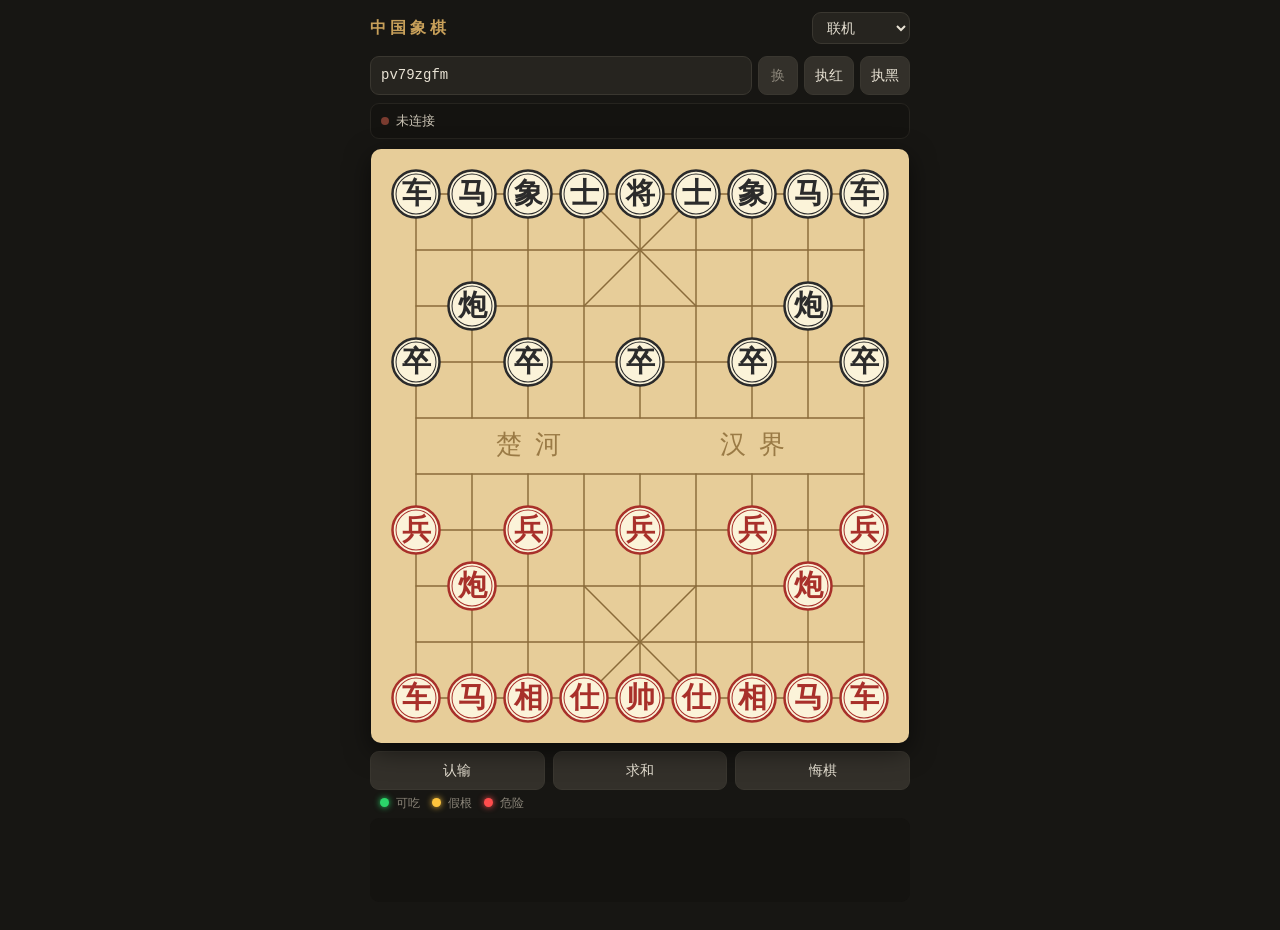
==== commit 93930294: "杀法判定：铁门栓提到双车错之前，改按中路车将军判定" ====
--- a/index.html
+++ b/index.html
@@ -454,25 +454,30 @@
     if(deep&&(last.tx===1||last.tx===7))return {name:'卧槽马',color:'#35d0c0'};
   }
 
-  // 4. 双车错：两辆车都压进对方半场，且逐一拿掉都能让将活命（两辆都必要）
+  // 4. 铁门栓：有车锁在将门（中路第4列），拿掉它将就活
   var rooks=[];
   for(y=0;y<10;y++)for(x=0;x<9;x++){
     p=board[y][x];
     if(p&&p.s===win&&p.t==='R'&&(loser===BLK?(y<=4):(y>=5))) rooks.push({x:x,y:y});
   }
-  if(rooks.length>=2&&lp&&lp.s===win&&lp.t==='R'){
-    var bothNeeded=true;
-    for(i=0;i<rooks.length;i++){
-      if(!probeEscape(board,loser,killAt(rooks[i].x,rooks[i].y))){bothNeeded=false;break;}
-    }
-    if(bothNeeded)return {name:'双车错',color:'#d9e6ff'};
-  }
-
-  // 5. 铁门栓：车插中路，拿掉它将就活
-  if(lp&&lp.s===win&&lp.t==='R'&&last.tx===4&&
-     (loser===BLK?(last.ty<=4):(last.ty>=5))&&
-     probeEscape(board,loser,killAt(last.tx,last.ty)))
-    return {name:'铁门栓',color:'#ffd479'};
+  for(i=0;i<rooks.length;i++){
+    if(rooks[i].x===4&&attacksSquare(board,win,rooks[i].x,rooks[i].y,k.x,k.y))
+      return {name:'铁门栓',color:'#ffd479'};
+  }
+
+  // 5. 双车错：两车不共线（一行一纵），各自拿掉都将活命
+  if(rooks.length>=2){
+    var m,n,ra,rb;
+    for(m=0;m<rooks.length;m++){
+      for(n=m+1;n<rooks.length;n++){
+        ra=rooks[m];rb=rooks[n];
+        if(ra.x===rb.x||ra.y===rb.y)continue;
+        if(probeEscape(board,loser,killAt(ra.x,ra.y))&&
+           probeEscape(board,loser,killAt(rb.x,rb.y)))
+          return {name:'双车错',color:'#d9e6ff'};
+      }
+    }
+  }
 
   // 6. 小鬼坐龙庭：兵卒入宫，拿掉它将就活
   if(lp&&lp.s===win&&lp.t==='P'&&inPalace(loser,last.tx,last.ty)&&
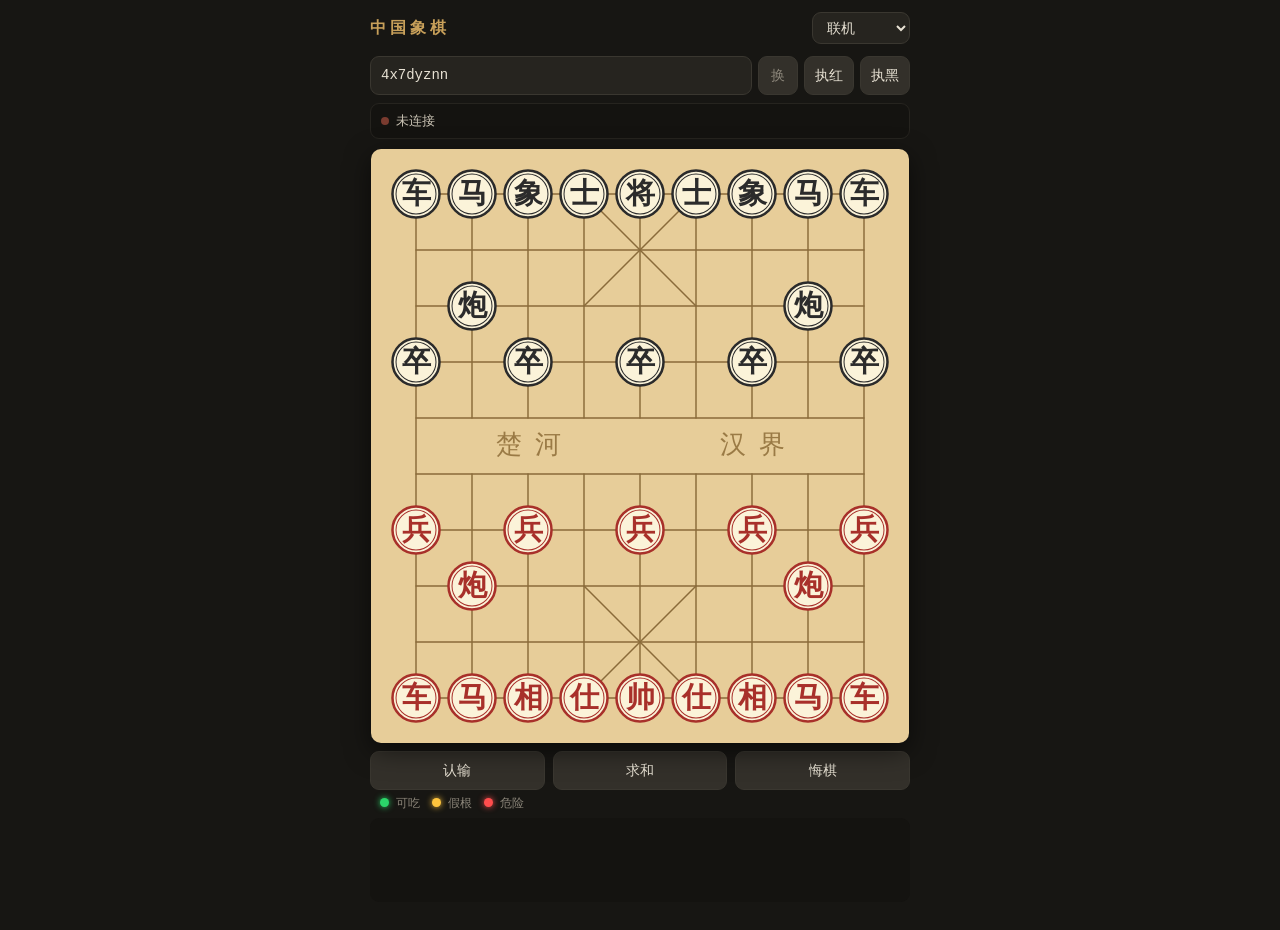
==== commit dd1e829d: "AI 升级：Zobrist 置换表、杀手着法、历史启发、空着裁剪；补重复局面与长打裁决" ====
--- a/index.html
+++ b/index.html
@@ -91,6 +91,7 @@
     <h1>中国象棋</h1>
     <select id="mode">
       <option value="local">本地双人</option>
+      <option value="ai">人机对弈</option>
       <option value="mqtt" selected>联机</option>
     </select>
   </header>
@@ -495,6 +496,285 @@
   return {name:'绝杀',color:'#ffd479'};
 }
 
+
+/* ---------- 内置 AI ---------- */
+var AI_VAL={K:10000,R:900,N:400,C:450,A:200,B:200,P:100};
+var AI_MATE=100000;
+var AI_DEPTH=8;          // 迭代加深上限，实际由时间截断
+var AI_TIME=1500;        // 每步思考毫秒
+
+// 只反查将是否被攻击，比全盘生成走法快一个量级
+function aiAttacked(board,side){
+  var k=findKing(board,side);
+  if(!k)return true;
+  var x=k.x,y=k.y,opp=(side===RED?BLK:RED);
+  var i,dx,dy,tx,ty,p,screen;
+  var dirs=[[1,0],[-1,0],[0,1],[0,-1]];
+  for(i=0;i<4;i++){
+    dx=dirs[i][0];dy=dirs[i][1];tx=x+dx;ty=y+dy;screen=0;
+    while(tx>=0&&tx<9&&ty>=0&&ty<10){
+      p=board[ty][tx];
+      if(p){
+        if(screen===0){
+          if(p.s===opp&&(p.t==='R'||p.t==='K'))return true;
+          screen=1;
+        }else{
+          if(p.s===opp&&p.t==='C')return true;
+          break;
+        }
+      }
+      tx+=dx;ty+=dy;
+    }
+  }
+  dirs=[[1,2],[2,1],[2,-1],[1,-2],[-1,-2],[-2,-1],[-2,1],[-1,2]];
+  for(i=0;i<8;i++){
+    dx=dirs[i][0];dy=dirs[i][1];tx=x+dx;ty=y+dy;
+    if(tx<0||tx>8||ty<0||ty>9)continue;
+    p=board[ty][tx];
+    if(p&&p.s===opp&&p.t==='N'){
+      var lx=x+(Math.abs(dx)===2?dx/2:0),ly=y+(Math.abs(dy)===2?dy/2:0);
+      if(!board[ly][lx])return true;
+    }
+  }
+  dy=(side===RED?1:-1);
+  dirs=[[0,dy],[-1,0],[1,0]];
+  for(i=0;i<3;i++){
+    tx=x+dirs[i][0];ty=y+dirs[i][1];
+    if(tx<0||tx>8||ty<0||ty>9)continue;
+    p=board[ty][tx];
+    if(p&&p.s===opp&&p.t==='P')return true;
+  }
+  return false;
+}
+
+// 子力 + 位置
+function aiEval(board){
+  var s=0,y,x,p,v,ry,cd;
+  for(y=0;y<10;y++)for(x=0;x<9;x++){
+    p=board[y][x];
+    if(!p)continue;
+    v=AI_VAL[p.t];
+    ry=(p.s===RED?9-y:y);
+    cd=4-Math.abs(x-4);
+    switch(p.t){
+      case 'P': if(ry>=5)v+=30+(ry-5)*16+cd*4; break;
+      case 'N': v+=cd*6+((x===0||x===8)?-18:0)+(ry>=3&&ry<=7?12:0); break;
+      case 'R': v+=cd*4+(ry>=5?14:0); break;
+      case 'C': v+=cd*5+(ry>=4?10:0); break;
+      case 'A': case 'B': v+=(ry<=2?10:0); break;
+    }
+    s+=(p.s===RED?v:-v);
+  }
+  return s;
+}
+
+/* Zobrist 哈希：置换表用 */
+var AI_TIDX={K:0,A:1,B:2,N:3,R:4,C:5,P:6};
+var AI_ZOB=new Int32Array(2*7*90);
+(function(){
+  var seed=20240101,i;
+  for(i=0;i<AI_ZOB.length;i++){
+    seed=(seed*1103515245+12345)&0x7fffffff;
+    AI_ZOB[i]=seed|0;
+  }
+})();
+var AI_ZS=[0x9e3779b9|0,0x85ebca6b|0];
+var AI_ZSX=AI_ZS[0]^AI_ZS[1];
+function aiZi(side,type,pos){ return ((side===RED?0:1)*7+AI_TIDX[type])*90+pos; }
+function aiHash(board,side){
+  var h=(side===RED?AI_ZS[0]:AI_ZS[1]),y,x,p;
+  for(y=0;y<10;y++)for(x=0;x<9;x++){
+    p=board[y][x];
+    if(p)h^=AI_ZOB[aiZi(p.s,p.t,y*9+x)];
+  }
+  return h|0;
+}
+
+var AI_TT=new Map();
+var AI_killer=[], AI_hist=new Int32Array(90*90);
+function aiKiller(p){ if(!AI_killer[p])AI_killer[p]=[-1,-1]; return AI_killer[p]; }
+function aiMKey(m){ return (m.fy*9+m.fx)*90+(m.ty*9+m.tx); }
+
+function aiOrder(board,moves,ply,ttKey){
+  var arr=[],i,m,cap,k,kk,s;
+  for(i=0;i<moves.length;i++){
+    m=moves[i];cap=board[m.ty][m.tx];k=aiMKey(m);s=0;
+    if(ttKey===k)s=1e7;
+    else if(cap)s=1e6+AI_VAL[cap.t]*10-AI_VAL[board[m.fy][m.fx].t];
+    else{
+      kk=aiKiller(ply);
+      if(kk[0]===k)s=9e5;
+      else if(kk[1]===k)s=8e5;
+      else s=AI_hist[k];
+    }
+    arr.push({m:m,s:s,k:k});
+  }
+  arr.sort(function(a,b){return b.s-a.s;});
+  return arr;
+}
+
+function aiQuiesce(board,side,alpha,beta){
+  var stand=(side===RED?aiEval(board):-aiEval(board));
+  if(stand>=beta)return beta;
+  if(stand>alpha)alpha=stand;
+  var ms=genPseudo(board,side),caps=[],i;
+  for(i=0;i<ms.length;i++)if(board[ms[i].ty][ms[i].tx])caps.push(ms[i]);
+  var ord=aiOrder(board,caps,0,-1),cap,sc;
+  for(i=0;i<ord.length;i++){
+    cap=applyMove(board,ord[i].m);
+    if(aiAttacked(board,side)){undoMove(board,ord[i].m,cap);continue;}
+    sc=-aiQuiesce(board,side===RED?BLK:RED,-beta,-alpha);
+    undoMove(board,ord[i].m,cap);
+    if(sc>=beta)return beta;
+    if(sc>alpha)alpha=sc;
+  }
+  return alpha;
+}
+
+function aiNegamax(board,side,depth,alpha,beta,deadline,ply,h){
+  if(Date.now()>deadline)return alpha;
+  var alphaOrig=alpha;
+  var e=AI_TT.get(h), ttKey=-1;
+  if(e){
+    ttKey=e.key;
+    if(e.depth>=depth){
+      if(e.flag===0)return e.score;
+      if(e.flag===1&&e.score<=alpha)return alpha;
+      if(e.flag===2&&e.score>=beta)return beta;
+    }
+  }
+  if(depth<=0)return aiQuiesce(board,side,alpha,beta);
+
+  var opp=(side===RED?BLK:RED);
+
+  // 空着裁剪：先让对手走一步都不至于超界，说明局面足够好
+  if(depth>=3&&!aiAttacked(board,side)){
+    var ns=-aiNegamax(board,opp,depth-3,-beta,-beta+1,deadline,ply+1,h^AI_ZSX);
+    if(ns>=beta)return beta;
+  }
+
+  var moves=aiOrder(board,genPseudo(board,side),ply,ttKey);
+  var any=false,bestMove=null,bestKey=-1;
+  var m,cap,pc,nh,sc,kk;
+  for(var i=0;i<moves.length;i++){
+    var o=moves[i];
+    m=o.m;cap=board[m.ty][m.tx];pc=board[m.fy][m.fx];
+    nh=h^AI_ZOB[aiZi(side,pc.t,m.fy*9+m.fx)]^AI_ZOB[aiZi(side,pc.t,m.ty*9+m.tx)]^AI_ZSX;
+    if(cap)nh^=AI_ZOB[aiZi(opp,cap.t,m.ty*9+m.tx)];
+    applyMove(board,m);
+    if(aiAttacked(board,side)){undoMove(board,m,cap);continue;}
+    any=true;
+    sc=-aiNegamax(board,opp,depth-1,-beta,-alpha,deadline,ply+1,nh);
+    undoMove(board,m,cap);
+    if(sc>=beta){
+      if(!cap){
+        kk=aiKiller(ply);
+        if(kk[0]!==o.k){kk[1]=kk[0];kk[0]=o.k;}
+        AI_hist[o.k]+=depth*depth;
+      }
+      AI_TT.set(h,{depth:depth,score:beta,flag:1,move:m,key:o.k});
+      return beta;
+    }
+    if(sc>alpha){alpha=sc;bestMove=m;bestKey=o.k;}
+  }
+  if(!any)return -AI_MATE+(10-depth);
+  AI_TT.set(h,{depth:depth,score:alpha,flag:(alpha>alphaOrig?0:2),move:bestMove,key:bestKey});
+  return alpha;
+}
+
+// 迭代加深，超时放弃当前层，用上一层的结果
+function aiBestMove(board,side,maxDepth,avoidKeys,timeLimit){
+  var deadline=Date.now()+(timeLimit||AI_TIME);
+  AI_TT.clear(); AI_killer.length=0; AI_hist.fill(0);
+  var best=null,i,d;
+
+  for(d=1;d<=maxDepth;d++){
+    var moves=aiOrder(board,genPseudo(board,side),0,-1);
+    var alpha=-AI_MATE,localBest=null,aborted=false;
+    var scored=[],safe=[];
+    for(i=0;i<moves.length;i++){
+      var o=moves[i],m=o.m,cap=applyMove(board,m);
+      if(aiAttacked(board,side)){undoMove(board,m,cap);continue;}
+      var opp=(side===RED?BLK:RED);
+      var nh=aiHash(board,side)^AI_ZSX;
+      var rep=false;
+      if(avoidKeys&&avoidKeys.length){
+        var k2=aiHash(board,opp);
+        if(avoidKeys.indexOf(k2)>=0)rep=true;
+      }
+      var sc=-aiNegamax(board,opp,d-1,-AI_MATE,-alpha,deadline,1,nh);
+      undoMove(board,m,cap);
+      if(sc>alpha){alpha=sc;localBest=m;}
+      var item={m:m,sc:sc};
+      scored.push(item);
+      if(!rep)safe.push(item);
+      if(Date.now()>deadline){aborted=true;break;}
+    }
+    if(localBest&&!aborted){
+      var use=safe.length?safe:scored;
+      use.sort(function(a,b){return b.sc-a.sc;});
+      var top=use[0].sc,pool=[];
+      for(i=0;i<use.length&&i<6;i++)if(use[i].sc>=top-25)pool.push(use[i].m);
+      best=pool[Math.floor(Math.random()*pool.length)]||use[0].m;
+    }
+    if(aborted)break;
+  }
+  return best;
+}
+
+/* ---------- 重复局面与长打裁决 ---------- */
+// 局面标识：盘面 + 轮走方
+function posKey(board,side){
+  return toFen(board,side);
+}
+
+// 是否构成"捉"：走动后存在得子的吃子威胁（无根子，或小换大）
+// 规则24.11：捉指走子后能得子，且得子后不致立即被将死
+function detectChase(board,side){
+  var opp=(side===RED?BLK:RED);
+  var myL=legalMoves(board,side);
+  if(!myL.length)return false;
+  var opG=guardTargets(board,opp);
+  var i,m,p,q,v,a;
+  for(i=0;i<myL.length;i++){
+    m=myL[i];
+    q=board[m.ty][m.tx];
+    if(!q||q.s!==opp)continue;
+    if(q.t==='K'||q.t==='P')continue;          // 捉将不算、捉兵通常不算得子
+    v=pieceVal(q,m.ty);
+    p=board[m.fy][m.fx];
+    a=pieceVal(p,m.fy);
+    if(!opG[m.ty*9+m.tx]||a<v)return true;     // 白吃，或小换大
+  }
+  return false;
+}
+
+// 三次重复时裁决：一方全程"打"则该方负，双方都打或都不打判和
+function repetitionVerdict(hist){
+  if(hist.length<5)return null;
+  var last=hist[hist.length-1].key;
+  var idx=-1,i,n=0;
+  for(i=0;i<hist.length;i++){
+    if(hist[i].key===last){n++;if(idx<0&&n>=1)idx=i;}
+  }
+  if(n<3)return null;
+
+  // 取最近一段循环：从第一次出现到当前
+  var seg=hist.slice(idx);
+  var redAttack=false,blkAttack=false,redIdle=false,blkIdle=false;
+  for(i=0;i<seg.length;i++){
+    var e=seg[i];
+    if(e.by===RED){
+      if(e.check||e.chase)redAttack=true; else redIdle=true;
+    }else{
+      if(e.check||e.chase)blkAttack=true; else blkIdle=true;
+    }
+  }
+  if(redAttack&&!blkAttack)return {result:'红方长打，黑方胜',loser:RED,name:'长打判负'};
+  if(blkAttack&&!redAttack)return {result:'黑方长打，红方胜',loser:BLK,name:'长打判负'};
+  return {result:'三次重复，和棋',loser:null,name:'循环和棋'};
+}
+
 // ==ENGINE_END==
 
 /* ============================ MQTT ============================ */
@@ -627,7 +907,7 @@
 var canvas=el('board'), ctx=canvas.getContext('2d');
 
 var BROKER='wss://broker.emqx.io:8084/mqtt';
-var G={board:parseFen(START_FEN).board,turn:RED,moves:[],last:null,over:false,result:'',green:[],red:[],warn:[],inCheck:false};
+var G={board:parseFen(START_FEN).board,turn:RED,moves:[],last:null,over:false,result:'',green:[],red:[],warn:[],inCheck:false,hist:[]};
 var mode='mqtt', mySide=null, room='', link=null, linkState='', peerOnline=false, peerConflict=false;
 var mySid='s'+Math.random().toString(36).slice(2,10);
 var sel=null, hints=[], flip=false;
@@ -1044,6 +1324,7 @@
 function onPoint(x,y){
   if(G.over)return;
   if(mode==='mqtt'&&G.turn!==mySide)return;
+  if(mode==='ai'&&G.turn===aiSide)return;
 
   var p=G.board[y][x];
   if(sel){
@@ -1092,13 +1373,24 @@
   log((side===RED?'红':'黑')+' '+NAME[side][p.t]+' '+moveToCode(m)+(cap?(' 吃'+NAME[cap.s][cap.t]):''));
 
   var opp=G.turn;
-  var chk=false, kp=null, cls=null;
+  var chk=isChecked(G.board,opp);
+  G.hist.push({key:posKey(G.board,G.turn),by:side,check:chk,chase:detectChase(G.board,side)});
+
+  var kp=null, cls=null;
   if(legalMoves(G.board,opp).length===0){
     G.over=true;
-    chk=isChecked(G.board,opp);
     G.result=(side===RED?'红方胜':'黑方胜')+(chk?'（将死）':'（困毙）');
     kp=findKing(G.board,opp);
     cls=chk?classifyMate(G.board,opp,m):{name:'困毙',color:'#9aa0a6'};
+  }
+
+  if(!G.over){
+    var rv=repetitionVerdict(G.hist);
+    if(rv){
+      G.over=true;G.result=rv.result;
+      log(rv.result);
+      setTimeout(function(){showBanner(rv.name,'#ffb020');},260);
+    }
   }
 
   playMoveAnim(m,cap,function(){
@@ -1126,6 +1418,7 @@
   sel=null;hints=[];
   computeMarkers();updateStatus();
   if(opts.broadcast!==false)sendState();
+  if(mode==='ai'&&!G.over&&G.turn===aiSide)scheduleAI();
   return true;
 }
 
@@ -1326,7 +1619,7 @@
 }
 
 /* ---------- 界面 ---------- */
-var pendingReq=null, askYes=null, askNo=null;
+var pendingReq=null, askYes=null, askNo=null, aiSide=null, aiTimer=null;
 
 function log(s){
   var box=el('log');
@@ -1338,6 +1631,7 @@
   var t;
   if(G.over) t=G.result;
   else if(mode==='local') t=(G.turn===RED?'红方':'黑方')+'走棋';
+  else if(mode==='ai') t=(G.turn===aiSide?'电脑思考中':(G.turn===RED?'红方':'黑方')+'走棋');
   else if(peerConflict) t='双方选了同一边';
   else if(linkState==='connecting') t='连接中';
   else if(linkState!=='online') t='未连接';
@@ -1358,13 +1652,27 @@
 function setMode(m){
   mode=m;
   disconnect();
+  if(aiTimer){clearTimeout(aiTimer);aiTimer=null;}
+  aiSide=(m==='ai')?BLK:null;
   mySide=null;peerConflict=false;flip=false;
   document.querySelectorAll('.sideBtn').forEach(function(b){b.classList.remove('on');});
   el('netRow').style.display=(m==='mqtt')?'flex':'none';
   el('actLocal').style.display=(m==='mqtt')?'none':'flex';
   el('actOnline').style.display=(m==='mqtt')?'flex':'none';
   hideAsk();
-  layout();updateStatus();
+  layout();
+  resetGame();
+  updateStatus();
+}
+
+function scheduleAI(){
+  if(aiTimer)clearTimeout(aiTimer);
+  aiTimer=setTimeout(function(){
+    aiTimer=null;
+    if(mode!=='ai'||G.over||G.turn!==aiSide)return;
+    var m=aiBestMove(G.board,G.turn,AI_DEPTH,G.hist.map(function(e){return e.key;}),AI_TIME);
+    if(m)commitMove(m);
+  },160);
 }
 
 function randRoom(){
@@ -1377,7 +1685,7 @@
   G.board=parseFen(START_FEN).board;
   G.turn=RED;G.moves=[];G.last=null;G.over=false;G.result='';
   G.green=[];G.red=[];G.warn=[];G.inCheck=false;
-  sel=null;hints=[];anim=null;fx=[];shakeUntil=0;
+  sel=null;hints=[];anim=null;fx=[];shakeUntil=0;G.hist=[];
   el('log').textContent='';
   hideAsk();
   computeMarkers();updateStatus();
@@ -1394,11 +1702,27 @@
   layout();updateStatus();
 }
 
+/* 从棋谱重建每步性质（悔棋、追平后用） */
+function rebuildHist(){
+  G.hist=[];
+  var b=parseFen(START_FEN).board, turn=RED, i, m, side;
+  for(i=0;i<G.moves.length;i++){
+    m=codeToMove(G.moves[i]);
+    if(!m)break;
+    side=turn;
+    applyMove(b,m);
+    turn=(turn===RED?BLK:RED);
+    G.hist.push({key:toFen(b,turn),by:side,
+                 check:isChecked(b,turn),chase:detectChase(b,side)});
+  }
+}
+
 /* 把棋谱截断到指定长度并重放 */
 function applyUndoList(list){
   var r=replay(list);
   if(!r.ok)return;
   G.board=r.board;G.turn=r.turn;G.moves=list.slice();
+  rebuildHist();
   G.last=list.length?codeToMove(list[list.length-1]):null;
   G.over=false;G.result='';
   sel=null;hints=[];anim=null;
@@ -1454,8 +1778,14 @@
 /* 本地双人 */
 el('btnNew').addEventListener('click',function(){resetGame();});
 el('btnUndo').addEventListener('click',function(){
-  if(G.over||!G.moves.length)return;
-  applyUndo(G.moves.length-1);
+  if(!G.moves.length)return;
+  var n=1;
+  if(mode==='ai'){
+    if(aiTimer){clearTimeout(aiTimer);aiTimer=null;n=1;}
+    else if(G.moves.length>=2)n=2;
+  }
+  if(G.over)n=Math.min(n,G.moves.length)||1;
+  applyUndo(G.moves.length-n);
 });
 el('btnCopy').addEventListener('click',function(){
   var t=G.moves.join(' ');
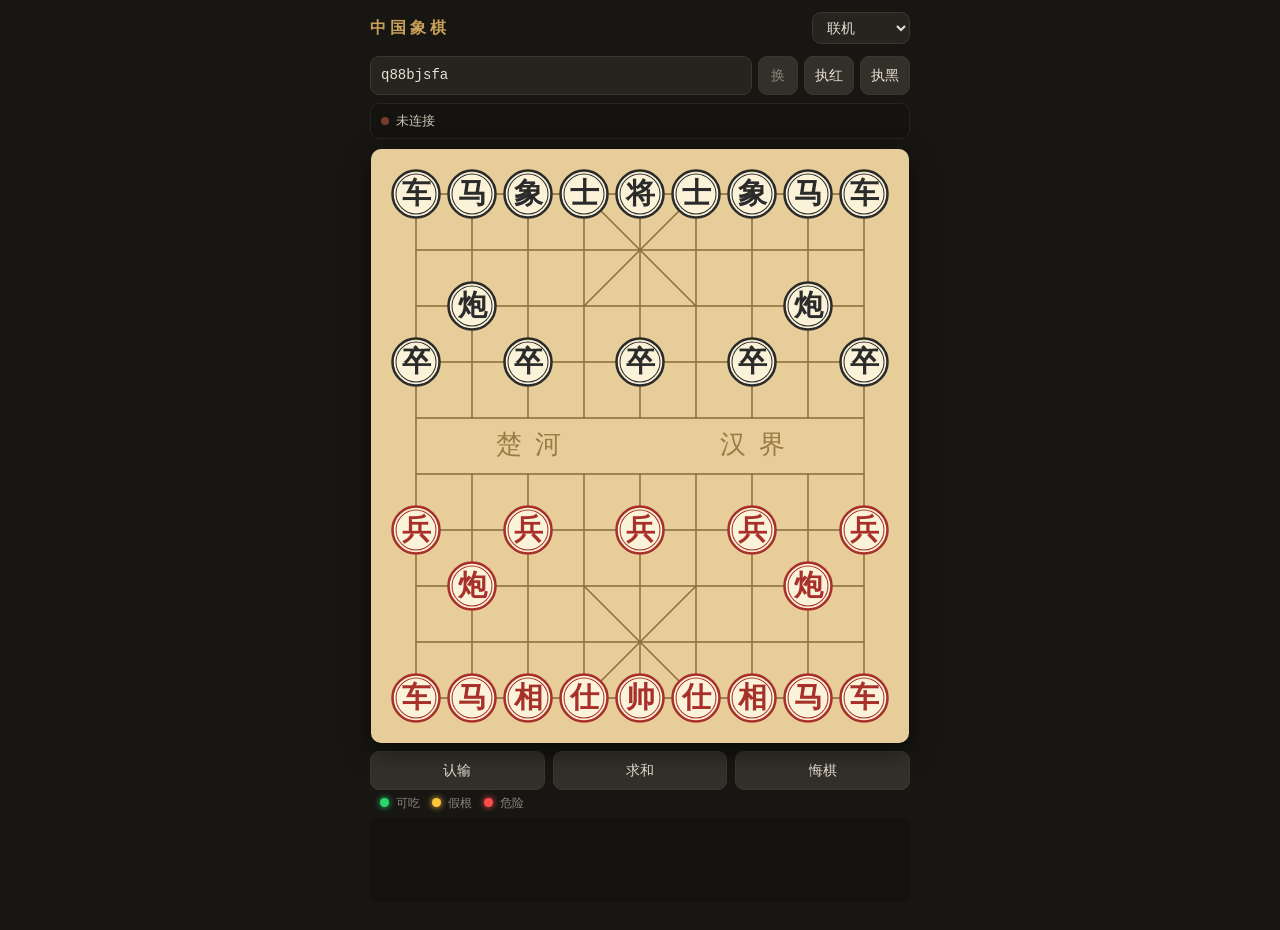
==== commit e82e3927: "AI: 搜索移入 Worker 与渲染分离；修复超时污染评分导致的送子；加开局库与将军延伸" ====
--- a/index.html
+++ b/index.html
@@ -501,7 +501,7 @@
 var AI_VAL={K:10000,R:900,N:400,C:450,A:200,B:200,P:100};
 var AI_MATE=100000;
 var AI_DEPTH=8;          // 迭代加深上限，实际由时间截断
-var AI_TIME=1500;        // 每步思考毫秒
+var AI_TIME=2500;        // 每步思考毫秒
 
 // 只反查将是否被攻击，比全盘生成走法快一个量级
 function aiAttacked(board,side){
@@ -591,6 +591,7 @@
 }
 
 var AI_TT=new Map();
+var AI_ABORT=false;   // 超时标记：置位后所有在途结果作废
 var AI_killer=[], AI_hist=new Int32Array(90*90);
 function aiKiller(p){ if(!AI_killer[p])AI_killer[p]=[-1,-1]; return AI_killer[p]; }
 function aiMKey(m){ return (m.fy*9+m.fx)*90+(m.ty*9+m.tx); }
@@ -614,11 +615,17 @@
 }
 
 function aiQuiesce(board,side,alpha,beta){
-  var stand=(side===RED?aiEval(board):-aiEval(board));
-  if(stand>=beta)return beta;
-  if(stand>alpha)alpha=stand;
+  if(AI_ABORT)return alpha;
+  var inCheck=aiAttacked(board,side);
+  if(!inCheck){
+    var stand=(side===RED?aiEval(board):-aiEval(board));
+    if(stand>=beta)return beta;
+    if(stand>alpha)alpha=stand;
+  }
   var ms=genPseudo(board,side),caps=[],i;
-  for(i=0;i<ms.length;i++)if(board[ms[i].ty][ms[i].tx])caps.push(ms[i]);
+  for(i=0;i<ms.length;i++){
+    if(inCheck||board[ms[i].ty][ms[i].tx])caps.push(ms[i]);
+  }
   var ord=aiOrder(board,caps,0,-1),cap,sc;
   for(i=0;i<ord.length;i++){
     cap=applyMove(board,ord[i].m);
@@ -632,7 +639,8 @@
 }
 
 function aiNegamax(board,side,depth,alpha,beta,deadline,ply,h){
-  if(Date.now()>deadline)return alpha;
+  if(AI_ABORT)return 0;
+  if(Date.now()>deadline){AI_ABORT=true;return 0;}
   var alphaOrig=alpha;
   var e=AI_TT.get(h), ttKey=-1;
   if(e){
@@ -664,7 +672,9 @@
     applyMove(board,m);
     if(aiAttacked(board,side)){undoMove(board,m,cap);continue;}
     any=true;
-    sc=-aiNegamax(board,opp,depth-1,-beta,-alpha,deadline,ply+1,nh);
+    // 将军延伸：走到将军不减少深度，战术看得更远
+    var ext=aiAttacked(board,opp)?1:0;
+    sc=-aiNegamax(board,opp,depth-1+ext,-beta,-alpha,deadline,ply+1,nh);
     undoMove(board,m,cap);
     if(sc>=beta){
       if(!cap){
@@ -686,6 +696,7 @@
 function aiBestMove(board,side,maxDepth,avoidKeys,timeLimit){
   var deadline=Date.now()+(timeLimit||AI_TIME);
   AI_TT.clear(); AI_killer.length=0; AI_hist.fill(0);
+  AI_ABORT=false;
   var best=null,i,d;
 
   for(d=1;d<=maxDepth;d++){
@@ -704,6 +715,7 @@
       }
       var sc=-aiNegamax(board,opp,d-1,-AI_MATE,-alpha,deadline,1,nh);
       undoMove(board,m,cap);
+      if(AI_ABORT){aborted=true;break;}   // 半截结果作废，别拿来当分数
       if(sc>alpha){alpha=sc;localBest=m;}
       var item={m:m,sc:sc};
       scored.push(item);
@@ -1413,12 +1425,12 @@
         shakeUntil=performance.now()+420;
       },cap?260:0);
     }
+    if(mode==='ai'&&!G.over&&G.turn===aiSide)scheduleAI();
   });
 
   sel=null;hints=[];
   computeMarkers();updateStatus();
   if(opts.broadcast!==false)sendState();
-  if(mode==='ai'&&!G.over&&G.turn===aiSide)scheduleAI();
   return true;
 }
 
@@ -1665,14 +1677,98 @@
   updateStatus();
 }
 
+// 开局库：前几手走正谱，避免一上来就乱走；每条都要校验合法性
+function aiBookMove(){
+  var mv=G.moves, pick=function(a){return a[Math.floor(Math.random()*a.length)];};
+  var code=null;
+  if(mv.length===0)code=pick(['h2e2','b2e2','h2e2','c3c4']);
+  else if(mv.length===1)code=pick(['h9g7','b9c7','h7e7']);
+  else if(mv.length===2){
+    if(mv[0]==='c3c4')code=pick(['h7e7','g6g5']);
+    else code=pick(['h0g2','b0c2']);
+  }
+  else if(mv.length===3)code=pick(['i9h9','b9c7','h9g7']);
+  else if(mv.length===4)code=pick(['i0h0','a0b0']);
+  else if(mv.length===5)code=pick(['b9c7','h9g7','h7e7']);
+  if(!code)return null;
+
+  var m=codeToMove(code);
+  if(!m)return null;
+  var lm=legalMoves(G.board,G.turn),i;
+  for(i=0;i<lm.length;i++){
+    if(lm[i].fx===m.fx&&lm[i].fy===m.fy&&lm[i].tx===m.tx&&lm[i].ty===m.ty)return m;
+  }
+  return null;   // 谱招不适用当前局面，交给搜索
+}
+
+/* AI 放到 Worker 里算，主线程不被冻结，动画和特效照常播 */
+var aiWorker=null, aiThinking=false, aiFallback=false;
+
+function aiWorkerSource(){
+  var fns=[inBoard,inPalace,emptyBoard,parseFen,genPseudo,applyMove,undoMove,findKing,
+           aiAttacked,aiEval,aiZi,aiHash,aiKiller,aiMKey,aiOrder,aiQuiesce,aiNegamax,aiBestMove];
+  var head=
+    'var RED="r",BLK="b";'+
+    'var AI_VAL='+JSON.stringify(AI_VAL)+';'+
+    'var AI_MATE='+AI_MATE+';'+
+    'var AI_TIDX='+JSON.stringify(AI_TIDX)+';'+
+    'var AI_ZOB=new Int32Array(2*7*90);'+
+    '(function(){var s=20240101,i;for(i=0;i<AI_ZOB.length;i++){s=(s*1103515245+12345)&0x7fffffff;AI_ZOB[i]=s|0;}})();'+
+    'var AI_ZS=['+AI_ZS[0]+','+AI_ZS[1]+'];var AI_ZSX=AI_ZS[0]^AI_ZS[1];'+
+    'var AI_TT=new Map();var AI_killer=[];var AI_hist=new Int32Array(8100);var AI_ABORT=false;';
+  var tail=
+    'onmessage=function(e){'+
+      'var d=e.data;'+
+      'var b=parseFen(d.fen).board;'+
+      'var avoid=[];'+
+      'for(var i=0;i<(d.avoid||[]).length;i++){var st=parseFen(d.avoid[i]);avoid.push(aiHash(st.board,st.turn));}'+
+      'var m=aiBestMove(b,d.side,d.depth,avoid,d.time);'+
+      'postMessage({move:m});'+
+    '};';
+  return head+'\n'+fns.map(function(f){return f.toString();}).join('\n')+'\n'+tail;
+}
+
+function getAIWorker(){
+  if(aiWorker)return aiWorker;
+  var src=aiWorkerSource();
+  var blob=new Blob([src],{type:'text/javascript'});
+  aiWorker=new Worker(URL.createObjectURL(blob));
+  aiWorker.onmessage=function(e){
+    aiThinking=false;
+    var mv=e.data&&e.data.move;
+    if(mode==='ai'&&!G.over&&G.turn===aiSide&&mv)commitMove(mv);
+  };
+  aiWorker.onerror=function(){ aiFallback=true; aiThinking=false; };
+  return aiWorker;
+}
+
 function scheduleAI(){
   if(aiTimer)clearTimeout(aiTimer);
   aiTimer=setTimeout(function(){
     aiTimer=null;
     if(mode!=='ai'||G.over||G.turn!==aiSide)return;
-    var m=aiBestMove(G.board,G.turn,AI_DEPTH,G.hist.map(function(e){return e.key;}),AI_TIME);
-    if(m)commitMove(m);
-  },160);
+    if(anim||fx.length){ scheduleAI(); return; }   // 等滑行和爆散播完
+
+    var book=aiBookMove();
+    if(book){ commitMove(book); return; }
+
+    if(aiThinking)return;
+    try{
+      aiThinking=true;
+      getAIWorker().postMessage({
+        fen:toFen(G.board,G.turn),
+        side:G.turn,
+        depth:AI_DEPTH,
+        time:AI_TIME,
+        avoid:G.hist.map(function(e){return e.key;})
+      });
+    }catch(err){
+      // 环境不支持 Worker（少数 file:// 场景）时退回同步搜索
+      aiThinking=false;
+      var m=aiBestMove(G.board,G.turn,AI_DEPTH,G.hist.map(function(e){return e.key;}),Math.min(AI_TIME,1200));
+      if(m)commitMove(m);
+    }
+  },60);
 }
 
 function randRoom(){
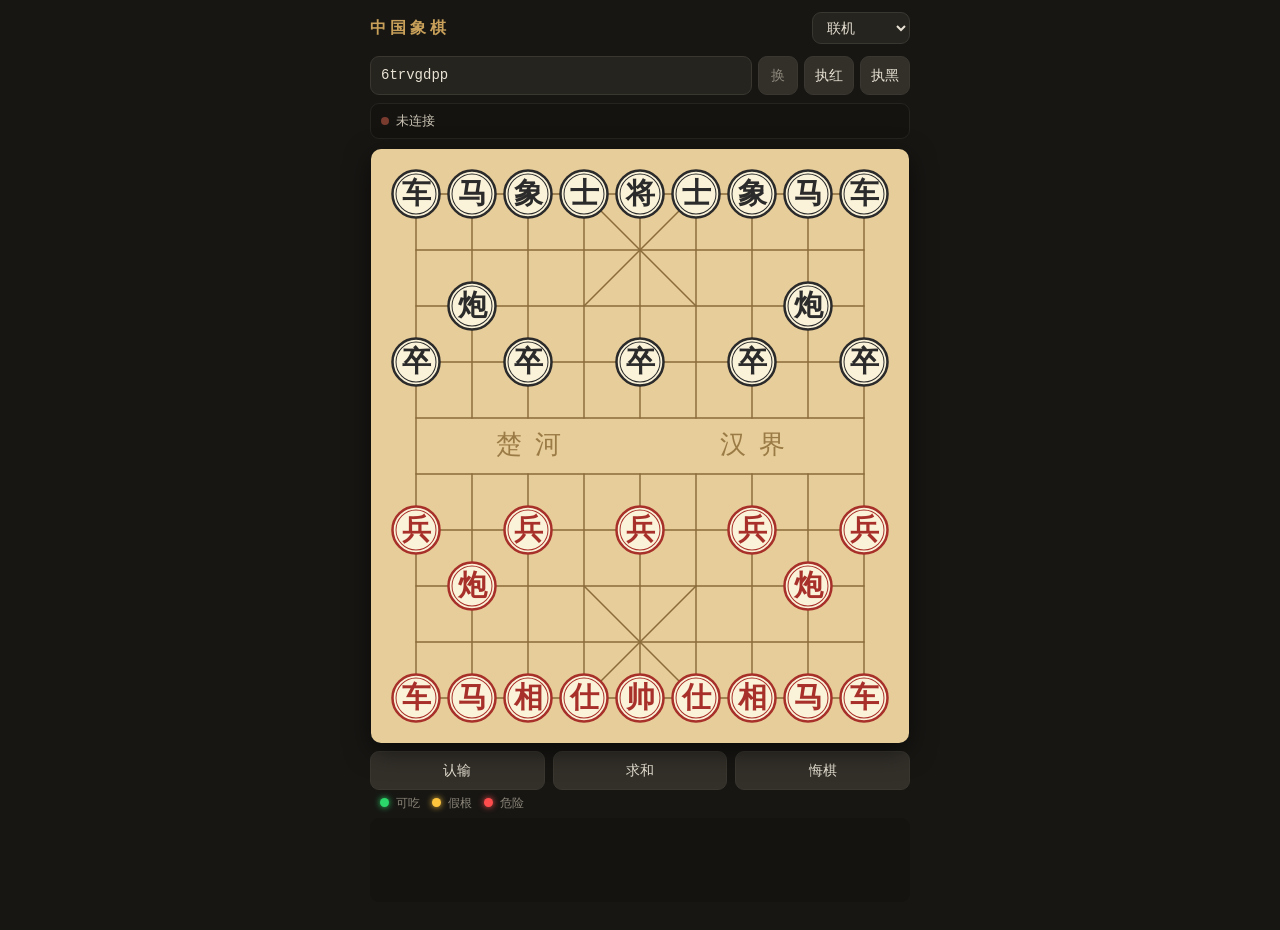
==== commit 84002d52: "拆分 html/css/engine/mqtt/app；移除 AI；加落子抬升、音效、将军脉冲与分级震动" ====
--- a/index.html
+++ b/index.html
@@ -5,85 +5,7 @@
 <meta name="viewport" content="width=device-width,initial-scale=1,maximum-scale=1,user-scalable=no,viewport-fit=cover">
 <meta name="theme-color" content="#1b1a17">
 <title>中国象棋 · 无服务器联机</title>
-<style>
-  :root{--bg:#171613;--fg:#e8e2d4;--acc:#c8a05a;--panel:#26241f;--line:#3a3730}
-  *{box-sizing:border-box;-webkit-tap-highlight-color:transparent}
-  html,body{margin:0;background:var(--bg);color:var(--fg);
-    font:14px/1.5 -apple-system,BlinkMacSystemFont,"PingFang SC","Microsoft YaHei",sans-serif}
-  body{display:flex;justify-content:center;padding:10px 0 28px}
-  #app{width:100%;max-width:560px;padding:0 10px}
-  h1{font-size:15px;margin:2px 0 10px;color:var(--acc);font-weight:600;letter-spacing:2px}
-  .row{display:flex;gap:8px;align-items:center;margin:6px 0;flex-wrap:wrap}
-  select,input,button{font:inherit;color:var(--fg);background:var(--panel);
-    border:1px solid var(--line);border-radius:9px;padding:8px 10px;outline:none}
-  select,input{flex:1;min-width:90px}
-  input{font-family:ui-monospace,Menlo,monospace}
-  button{cursor:pointer;background:#33302a;transition:transform .12s,background .12s}
-  button:active{transform:scale(.97)}
-  button.on{background:var(--acc);color:#171613;border-color:var(--acc);font-weight:700}
-  #stat{display:flex;align-items:center;gap:7px;font-size:13px;color:#c9c2b3;
-    background:#141310;border:1px solid #26241f;border-radius:9px;padding:7px 10px;margin:8px 0}
-  .dot{width:8px;height:8px;border-radius:50%;background:#7a3b2f;flex:0 0 auto}
-  .dot.ok{background:#4f9d69;box-shadow:0 0 6px #4f9d69}
-  #boardWrap{display:flex;justify-content:center;margin:10px 0 8px;position:relative}
-  #flash{position:absolute;inset:0;background:#fff;opacity:0;pointer-events:none;
-    border-radius:12px;z-index:7}
-  #flash.on{animation:flashout .55s ease-out forwards}
-  @keyframes flashout{0%{opacity:.9}100%{opacity:0}}
-  .bigtext{position:absolute;transform:translate(-50%,-50%);opacity:0;
-    font-weight:900;letter-spacing:.06em;pointer-events:none;white-space:nowrap;
-    z-index:6;will-change:transform,opacity;
-    animation-name:bigpop;animation-fill-mode:forwards;
-    animation-timing-function:cubic-bezier(.2,1.8,.35,1)}
-  .bigtext.eat{animation-name:eatpop}
-  @keyframes bigpop{
-    0%{transform:translate(-50%,-50%) scale(.25) rotate(-10deg);opacity:0;filter:blur(12px)}
-    24%{transform:translate(-50%,-50%) scale(1.24) rotate(3deg);opacity:1;filter:blur(0)}
-    42%{transform:translate(-50%,-50%) scale(.97) rotate(-1deg)}
-    64%{transform:translate(-50%,-50%) scale(1.02) rotate(0);opacity:1}
-    100%{transform:translate(-50%,-118%) scale(.9);opacity:0}
-  }
-  @keyframes eatpop{
-    0%{transform:translate(-50%,-50%) scale(.2);opacity:0;filter:blur(8px)}
-    18%{transform:translate(-50%,-62%) scale(1.3);opacity:1;filter:blur(0)}
-    38%{transform:translate(-50%,-58%) scale(1)}
-    100%{transform:translate(-50%,-150%) scale(.8);opacity:0}
-  }
-  #banner{position:absolute;inset:0;display:none;flex-direction:column;
-    align-items:center;justify-content:center;pointer-events:none;text-align:center}
-  #banner.on{display:flex}
-  #banner .t{font-size:42px;font-weight:900;letter-spacing:8px;
-    animation:pop .55s cubic-bezier(.2,1.7,.4,1) both;text-indent:8px}
-  #banner .s{margin-top:6px;font-size:13px;letter-spacing:3px;opacity:.9;
-    animation:fadein .5s .28s ease both}
-  @keyframes pop{from{transform:scale(.25) rotate(-6deg);opacity:0;filter:blur(8px)}
-                 to{transform:scale(1) rotate(0);opacity:1;filter:blur(0)}}
-  @keyframes fadein{from{opacity:0;transform:translateY(6px)}to{opacity:.9;transform:none}}
-  canvas{border-radius:10px;box-shadow:0 8px 26px rgba(0,0,0,.55);touch-action:manipulation;display:block}
-  header{display:flex;align-items:center;justify-content:space-between;gap:10px;margin:2px 0 12px}
-  header h1{font-size:16px;margin:0;color:var(--acc);font-weight:600;letter-spacing:4px}
-  header select{flex:0 0 auto;width:auto;padding:6px 10px}
-  .bar{display:flex;gap:6px;align-items:center;margin:6px 0}
-  .bar input{flex:1;min-width:80px}
-  .bar .ghost{padding:8px 12px;color:#8b8579}
-  .actions{display:flex;gap:8px;margin:8px 0 4px}
-  .actions button{flex:1}
-  #actOnline{display:none}
-  #ask{display:none;align-items:center;gap:8px;background:#2a2620;
-    border:1px solid #4a3f2a;border-radius:9px;padding:8px 10px;margin:6px 0}
-  #ask.show{display:flex}
-  #ask span{flex:1;font-size:13px;color:#ddd6c7}
-  #ask button{flex:0 0 auto;padding:6px 14px}
-  #legend{font-size:12px;color:#8b8579;margin:2px 0 6px;display:flex;align-items:center;gap:2px}
-  #legend .lg{width:9px;height:9px;border-radius:50%;display:inline-block;margin:0 5px 0 10px}
-  #legend .lg.g{background:#2bd66a;box-shadow:0 0 6px #2bd66a}
-  #legend .lg.y{background:#ffc53d;box-shadow:0 0 6px #ffc53d}
-  #legend .lg.r{background:#ff4d4d;box-shadow:0 0 6px #ff4d4d}
-  #legend .lg.none{background:#5a564d}
-  #log{height:84px;overflow:auto;font-size:12px;color:#9d968a;background:#141310;
-    border-radius:9px;padding:6px 9px;font-family:ui-monospace,Menlo,monospace;white-space:pre-wrap}
-  .tip{font-size:12px;color:#807a6e;margin:4px 0 0}
-</style>
+<link rel="stylesheet" href="style.css">
 </head>
 <body>
 <div id="app">
@@ -91,7 +13,6 @@
     <h1>中国象棋</h1>
     <select id="mode">
       <option value="local">本地双人</option>
-      <option value="ai">人机对弈</option>
       <option value="mqtt" selected>联机</option>
     </select>
   </header>
@@ -133,1802 +54,8 @@
   <div id="log"></div>
 </div>
 
-<script>
-/* ============================ 引擎 ============================ */
-// ==ENGINE_START==
-var RED='r', BLK='b';
-var START_FEN='rnbakabnr/9/1c5c1/p1p1p1p1p/9/9/P1P1P1P1P/1C5C1/9/RNBAKABNR w';
-var NAME={r:{K:'帅',A:'仕',B:'相',N:'马',R:'车',C:'炮',P:'兵'},
-          b:{K:'将',A:'士',B:'象',N:'马',R:'车',C:'炮',P:'卒'}};
-
-function emptyBoard(){var b=[];for(var y=0;y<10;y++)b.push([null,null,null,null,null,null,null,null,null]);return b;}
-function inBoard(x,y){return x>=0&&x<9&&y>=0&&y<10;}
-
-function parseFen(fen){
-  var parts=String(fen).trim().split(/\s+/);
-  var rows=parts[0].split('/');
-  var board=emptyBoard();
-  for(var y=0;y<10;y++){
-    var x=0, row=rows[y]||'';
-    for(var i=0;i<row.length;i++){
-      var ch=row[i];
-      if(ch>='1'&&ch<='9'){x+=ch.charCodeAt(0)-48;continue;}
-      if(!/[a-zA-Z]/.test(ch)){x++;continue;}
-      var up=ch.toUpperCase();
-      board[y][x]={s:(ch===up?RED:BLK),t:up};
-      x++;
-    }
-  }
-  return {board:board,turn:(parts[1]==='b'?BLK:RED)};
-}
-
-function toFen(board,turn){
-  var rows=[];
-  for(var y=0;y<10;y++){
-    var s='',e=0;
-    for(var x=0;x<9;x++){
-      var p=board[y][x];
-      if(!p){e++;continue;}
-      if(e){s+=e;e=0;}
-      s+=(p.s===RED?p.t:p.t.toLowerCase());
-    }
-    if(e)s+=e;
-    rows.push(s);
-  }
-  return rows.join('/')+' '+(turn===RED?'w':'b');
-}
-
-function inPalace(side,x,y){
-  if(x<3||x>5)return false;
-  return side===RED?(y>=7&&y<=9):(y>=0&&y<=2);
-}
-
-function genPseudo(board,side,includeOwn){
-  var out=[];
-  for(var y=0;y<10;y++){
-    for(var x=0;x<9;x++){
-      var p=board[y][x];
-      if(!p||p.s!==side)continue;
-      (function(x,y,p){
-        function push(tx,ty){
-          if(!inBoard(tx,ty))return;
-          var q=board[ty][tx];
-          if(q&&q.s===side&&!includeOwn)return;
-          out.push({fx:x,fy:y,tx:tx,ty:ty});
-        }
-        var dirs,i,dx,dy,tx,ty;
-        switch(p.t){
-          case 'K':
-            dirs=[[1,0],[-1,0],[0,1],[0,-1]];
-            for(i=0;i<4;i++){dx=dirs[i][0];dy=dirs[i][1];
-              if(inPalace(side,x+dx,y+dy))push(x+dx,y+dy);}
-            break;
-          case 'A':
-            dirs=[[1,1],[1,-1],[-1,1],[-1,-1]];
-            for(i=0;i<4;i++){dx=dirs[i][0];dy=dirs[i][1];
-              if(inPalace(side,x+dx,y+dy))push(x+dx,y+dy);}
-            break;
-          case 'B':
-            dirs=[[2,2],[2,-2],[-2,2],[-2,-2]];
-            for(i=0;i<4;i++){
-              dx=dirs[i][0];dy=dirs[i][1];
-              tx=x+dx;ty=y+dy;
-              if(!inBoard(tx,ty))continue;
-              if(side===RED&&ty<5)continue;
-              if(side===BLK&&ty>4)continue;
-              if(board[y+dy/2][x+dx/2])continue;
-              push(tx,ty);
-            }
-            break;
-          case 'N':
-            dirs=[[1,2],[2,1],[2,-1],[1,-2],[-1,-2],[-2,-1],[-2,1],[-1,2]];
-            for(i=0;i<8;i++){
-              dx=dirs[i][0];dy=dirs[i][1];
-              tx=x+dx;ty=y+dy;
-              if(!inBoard(tx,ty))continue;
-              var lx=x+(Math.abs(dx)===2?dx/2:0);
-              var ly=y+(Math.abs(dy)===2?dy/2:0);
-              if(board[ly][lx])continue;
-              push(tx,ty);
-            }
-            break;
-          case 'R':
-            dirs=[[1,0],[-1,0],[0,1],[0,-1]];
-            for(i=0;i<4;i++){
-              dx=dirs[i][0];dy=dirs[i][1];tx=x+dx;ty=y+dy;
-              while(inBoard(tx,ty)){
-                var q=board[ty][tx];
-                if(q){if(includeOwn||q.s!==side)out.push({fx:x,fy:y,tx:tx,ty:ty});break;}
-                out.push({fx:x,fy:y,tx:tx,ty:ty});
-                tx+=dx;ty+=dy;
-              }
-            }
-            break;
-          case 'C':
-            dirs=[[1,0],[-1,0],[0,1],[0,-1]];
-            for(i=0;i<4;i++){
-              dx=dirs[i][0];dy=dirs[i][1];tx=x+dx;ty=y+dy;
-              var jumped=false;
-              while(inBoard(tx,ty)){
-                var q=board[ty][tx];
-                if(!jumped){
-                  if(q){jumped=true;}
-                  else out.push({fx:x,fy:y,tx:tx,ty:ty});
-                }else{
-                  if(q){if(includeOwn||q.s!==side)out.push({fx:x,fy:y,tx:tx,ty:ty});break;}
-                }
-                tx+=dx;ty+=dy;
-              }
-            }
-            break;
-          case 'P':
-            push(x, y+(side===RED?-1:1));
-            if(side===RED?y<=4:y>=5){push(x-1,y);push(x+1,y);}
-            break;
-        }
-      })(x,y,p);
-    }
-  }
-  return out;
-}
-
-function findKing(board,side){
-  for(var y=0;y<10;y++)for(var x=0;x<9;x++){
-    var p=board[y][x];
-    if(p&&p.t==='K'&&p.s===side)return {x:x,y:y};
-  }
-  return null;
-}
-
-function kingsFace(board){
-  var rk=findKing(board,RED), bk=findKing(board,BLK);
-  if(!rk||!bk||rk.x!==bk.x)return false;
-  var x=rk.x, a=Math.min(rk.y,bk.y), b=Math.max(rk.y,bk.y);
-  for(var y=a+1;y<b;y++) if(board[y][x]) return false;
-  return true;
-}
-
-function isChecked(board,side){
-  var k=findKing(board,side);
-  if(!k)return true;
-  if(kingsFace(board))return true;
-  var ms=genPseudo(board, side===RED?BLK:RED);
-  for(var i=0;i<ms.length;i++) if(ms[i].tx===k.x&&ms[i].ty===k.y) return true;
-  return false;
-}
-
-function applyMove(board,m){
-  var cap=board[m.ty][m.tx];
-  board[m.ty][m.tx]=board[m.fy][m.fx];
-  board[m.fy][m.fx]=null;
-  return cap;
-}
-function undoMove(board,m,cap){
-  board[m.fy][m.fx]=board[m.ty][m.tx];
-  board[m.ty][m.tx]=cap||null;
-}
-
-function legalMoves(board,side){
-  var ps=genPseudo(board,side), out=[];
-  for(var i=0;i<ps.length;i++){
-    var m=ps[i];
-    var cap=applyMove(board,m);
-    var bad=isChecked(board,side);
-    undoMove(board,m,cap);
-    if(!bad)out.push(m);
-  }
-  return out;
-}
-
-function moveToCode(m){return fileChar(m.fx)+rankChar(m.fy)+fileChar(m.tx)+rankChar(m.ty);}
-function fileChar(x){return String.fromCharCode(97+x);}
-function rankChar(y){return String(9-y);}
-function codeToMove(c){
-  var s=String(c||'').trim().toLowerCase();
-  if(!/^[a-i][0-9][a-i][0-9]$/.test(s))return null;
-  return {fx:s.charCodeAt(0)-97, fy:9-(s.charCodeAt(1)-48),
-          tx:s.charCodeAt(2)-97, ty:9-(s.charCodeAt(3)-48)};
-}
-
-// 重放棋谱得到终局，用于断线追平与校验
-function replay(codes, fen){
-  var st=parseFen(fen||START_FEN);
-  var board=st.board, turn=st.turn;
-  for(var i=0;i<codes.length;i++){
-    var m=codeToMove(codes[i]);
-    if(!m)return {ok:false,err:'格式错误 '+codes[i],step:i,board:board,turn:turn};
-    var lm=legalMoves(board,turn), found=false;
-    for(var j=0;j<lm.length;j++){
-      if(lm[j].fx===m.fx&&lm[j].fy===m.fy&&lm[j].tx===m.tx&&lm[j].ty===m.ty){found=true;break;}
-    }
-    if(!found)return {ok:false,err:'非法着法 '+codes[i],step:i,board:board,turn:turn};
-    applyMove(board,m);
-    turn=(turn===RED?BLK:RED);
-  }
-  return {ok:true,board:board,turn:turn,steps:codes.length};
-}
-
-// 某方走法可达的格子（允许目标是己方子），用于判断有根 / 无根
-function guardTargets(board,side){
-  var ps=genPseudo(board,side,true), set={};
-  for(var i=0;i<ps.length;i++){
-    var m=ps[i];
-    var q=board[m.ty][m.tx];
-    if(q&&q.s===side&&q.t==='K'){set[m.ty*9+m.tx]=1;continue;}
-    var cap=applyMove(board,m);
-    var ok=!isChecked(board,side);
-    undoMove(board,m,cap);
-    if(ok)set[m.ty*9+m.tx]=1;
-  }
-  return set;
-}
-
-// 判定杀法名：先看逃路为何断，再验证关键子是否必要
-// 逐条模拟将的逃路，归类失败原因：照面 / 自堵 / 仍被攻击
-function analyzeEscapes(board,loser,k){
-  var dirs=[[1,0],[-1,0],[0,1],[0,-1]];
-  var face=0,self=0,ctl=0,free=0,cells=[];
-  for(var i=0;i<4;i++){
-    var tx=k.x+dirs[i][0], ty=k.y+dirs[i][1];
-    if(!inPalace(loser,tx,ty))continue;
-    cells.push({x:tx,y:ty});
-    var q=board[ty][tx];
-    if(q&&q.s===loser){self++;continue;}
-    var m={fx:k.x,fy:k.y,tx:tx,ty:ty};
-    var cap=applyMove(board,m);
-    var faceNow=kingsFace(board);
-    var stillCk=isChecked(board,loser);
-    undoMove(board,m,cap);
-    if(faceNow)face++;
-    else if(stillCk)ctl++;
-    else free++;
-  }
-  return {face:face,self:self,ctl:ctl,free:free,cells:cells};
-}
-
-function cloneBoard(b){
-  var o=[],i;
-  for(i=0;i<10;i++)o.push(b[i].slice());
-  return o;
-}
-
-// 反事实检验：移除关键棋子后，被将死方是否恢复合法走法
-function probeEscape(board,loser,mutate){
-  var b=cloneBoard(board);
-  mutate(b);
-  return legalMoves(b,loser).length>0;
-}
-
-function killAt(x,y){ return function(b){ b[y][x]=null; }; }
-
-function attacksSquare(board,side,fx,fy,tx,ty){
-  var ms=genPseudo(board,side),i;
-  for(i=0;i<ms.length;i++){
-    if(ms[i].fx===fx&&ms[i].fy===fy&&ms[i].tx===tx&&ms[i].ty===ty)return true;
-  }
-  return false;
-}
-
-function classifyMate(board,loser,last){
-  var k=findKing(board,loser);
-  var win=(loser===RED?BLK:RED);
-  if(!k)return {name:'绝杀',color:'#ffd479'};
-
-  var lp=(last&&board[last.ty])?board[last.ty][last.tx]:null;
-  var esc=analyzeEscapes(board,loser,k);
-  var y,x,p,q,a,b,yy,i;
-
-  // 1. 对面笑：有逃路被照面封死，且拿掉对方的帅，将就能活
-  if(esc.face>0&&probeEscape(board,loser,function(bb){
-      var rk=findKing(bb,win);
-      if(rk)bb[rk.y][rk.x]=null;
-    }))
-    return {name:'对面笑',color:'#ffffff'};
-
-  // 2. 重炮：同列两炮、有一门真能打到将，且拿掉一门炮将就活
-  var colC=0, liveC=0, cannonCells=[];
-  for(y=0;y<10;y++){
-    q=board[y][k.x];
-    if(q&&q.s===win&&q.t==='C'){
-      colC++;
-      cannonCells.push({x:k.x,y:y});
-      var between=0;
-      a=Math.min(y,k.y);b=Math.max(y,k.y);
-      for(yy=a+1;yy<b;yy++) if(board[yy][k.x]) between++;
-      if(between===1) liveC++;
-    }
-  }
-  if(colC>=2&&liveC>=1){
-    for(i=0;i<cannonCells.length;i++){
-      if(probeEscape(board,loser,killAt(cannonCells[i].x,cannonCells[i].y)))
-        return {name:'重炮',color:'#ff6b3d'};
-    }
-  }
-
-  // 3. 马系：末手是马，拿掉这匹马将就有救
-  if(lp&&lp.s===win&&lp.t==='N'&&
-     probeEscape(board,loser,killAt(last.tx,last.ty))){
-    var horseChecks=attacksSquare(board,win,last.tx,last.ty,k.x,k.y);
-    if(!horseChecks&&liveC>=1)return {name:'马后炮',color:'#ff9f1c'};
-    var deep=(loser===BLK)?(last.ty<=2):(last.ty>=7);
-    if(deep&&(last.tx===3||last.tx===5))return {name:'挂角马',color:'#8b7bff'};
-    if(deep&&(last.tx===1||last.tx===7))return {name:'卧槽马',color:'#35d0c0'};
-  }
-
-  // 4. 铁门栓：有车锁在将门（中路第4列），拿掉它将就活
-  var rooks=[];
-  for(y=0;y<10;y++)for(x=0;x<9;x++){
-    p=board[y][x];
-    if(p&&p.s===win&&p.t==='R'&&(loser===BLK?(y<=4):(y>=5))) rooks.push({x:x,y:y});
-  }
-  for(i=0;i<rooks.length;i++){
-    if(rooks[i].x===4&&attacksSquare(board,win,rooks[i].x,rooks[i].y,k.x,k.y))
-      return {name:'铁门栓',color:'#ffd479'};
-  }
-
-  // 5. 双车错：两车不共线（一行一纵），各自拿掉都将活命
-  if(rooks.length>=2){
-    var m,n,ra,rb;
-    for(m=0;m<rooks.length;m++){
-      for(n=m+1;n<rooks.length;n++){
-        ra=rooks[m];rb=rooks[n];
-        if(ra.x===rb.x||ra.y===rb.y)continue;
-        if(probeEscape(board,loser,killAt(ra.x,ra.y))&&
-           probeEscape(board,loser,killAt(rb.x,rb.y)))
-          return {name:'双车错',color:'#d9e6ff'};
-      }
-    }
-  }
-
-  // 6. 小鬼坐龙庭：兵卒入宫，拿掉它将就活
-  if(lp&&lp.s===win&&lp.t==='P'&&inPalace(loser,last.tx,last.ty)&&
-     probeEscape(board,loser,killAt(last.tx,last.ty)))
-    return {name:'小鬼坐龙庭',color:'#7ee08a'};
-
-  // 7. 闷杀：某条逃路被自家子堵死，且挪走它，将就有救
-  for(i=0;i<esc.cells.length;i++){
-    var c=esc.cells[i];
-    var occ=board[c.y][c.x];
-    if(occ&&occ.s===loser&&probeEscape(board,loser,killAt(c.x,c.y)))
-      return {name:'闷杀',color:'#ff8a5c'};
-  }
-
-  return {name:'绝杀',color:'#ffd479'};
-}
-
-
-/* ---------- 内置 AI ---------- */
-var AI_VAL={K:10000,R:900,N:400,C:450,A:200,B:200,P:100};
-var AI_MATE=100000;
-var AI_DEPTH=8;          // 迭代加深上限，实际由时间截断
-var AI_TIME=2500;        // 每步思考毫秒
-
-// 只反查将是否被攻击，比全盘生成走法快一个量级
-function aiAttacked(board,side){
-  var k=findKing(board,side);
-  if(!k)return true;
-  var x=k.x,y=k.y,opp=(side===RED?BLK:RED);
-  var i,dx,dy,tx,ty,p,screen;
-  var dirs=[[1,0],[-1,0],[0,1],[0,-1]];
-  for(i=0;i<4;i++){
-    dx=dirs[i][0];dy=dirs[i][1];tx=x+dx;ty=y+dy;screen=0;
-    while(tx>=0&&tx<9&&ty>=0&&ty<10){
-      p=board[ty][tx];
-      if(p){
-        if(screen===0){
-          if(p.s===opp&&(p.t==='R'||p.t==='K'))return true;
-          screen=1;
-        }else{
-          if(p.s===opp&&p.t==='C')return true;
-          break;
-        }
-      }
-      tx+=dx;ty+=dy;
-    }
-  }
-  dirs=[[1,2],[2,1],[2,-1],[1,-2],[-1,-2],[-2,-1],[-2,1],[-1,2]];
-  for(i=0;i<8;i++){
-    dx=dirs[i][0];dy=dirs[i][1];tx=x+dx;ty=y+dy;
-    if(tx<0||tx>8||ty<0||ty>9)continue;
-    p=board[ty][tx];
-    if(p&&p.s===opp&&p.t==='N'){
-      var lx=x+(Math.abs(dx)===2?dx/2:0),ly=y+(Math.abs(dy)===2?dy/2:0);
-      if(!board[ly][lx])return true;
-    }
-  }
-  dy=(side===RED?1:-1);
-  dirs=[[0,dy],[-1,0],[1,0]];
-  for(i=0;i<3;i++){
-    tx=x+dirs[i][0];ty=y+dirs[i][1];
-    if(tx<0||tx>8||ty<0||ty>9)continue;
-    p=board[ty][tx];
-    if(p&&p.s===opp&&p.t==='P')return true;
-  }
-  return false;
-}
-
-// 子力 + 位置
-function aiEval(board){
-  var s=0,y,x,p,v,ry,cd;
-  for(y=0;y<10;y++)for(x=0;x<9;x++){
-    p=board[y][x];
-    if(!p)continue;
-    v=AI_VAL[p.t];
-    ry=(p.s===RED?9-y:y);
-    cd=4-Math.abs(x-4);
-    switch(p.t){
-      case 'P': if(ry>=5)v+=30+(ry-5)*16+cd*4; break;
-      case 'N': v+=cd*6+((x===0||x===8)?-18:0)+(ry>=3&&ry<=7?12:0); break;
-      case 'R': v+=cd*4+(ry>=5?14:0); break;
-      case 'C': v+=cd*5+(ry>=4?10:0); break;
-      case 'A': case 'B': v+=(ry<=2?10:0); break;
-    }
-    s+=(p.s===RED?v:-v);
-  }
-  return s;
-}
-
-/* Zobrist 哈希：置换表用 */
-var AI_TIDX={K:0,A:1,B:2,N:3,R:4,C:5,P:6};
-var AI_ZOB=new Int32Array(2*7*90);
-(function(){
-  var seed=20240101,i;
-  for(i=0;i<AI_ZOB.length;i++){
-    seed=(seed*1103515245+12345)&0x7fffffff;
-    AI_ZOB[i]=seed|0;
-  }
-})();
-var AI_ZS=[0x9e3779b9|0,0x85ebca6b|0];
-var AI_ZSX=AI_ZS[0]^AI_ZS[1];
-function aiZi(side,type,pos){ return ((side===RED?0:1)*7+AI_TIDX[type])*90+pos; }
-function aiHash(board,side){
-  var h=(side===RED?AI_ZS[0]:AI_ZS[1]),y,x,p;
-  for(y=0;y<10;y++)for(x=0;x<9;x++){
-    p=board[y][x];
-    if(p)h^=AI_ZOB[aiZi(p.s,p.t,y*9+x)];
-  }
-  return h|0;
-}
-
-var AI_TT=new Map();
-var AI_ABORT=false;   // 超时标记：置位后所有在途结果作废
-var AI_killer=[], AI_hist=new Int32Array(90*90);
-function aiKiller(p){ if(!AI_killer[p])AI_killer[p]=[-1,-1]; return AI_killer[p]; }
-function aiMKey(m){ return (m.fy*9+m.fx)*90+(m.ty*9+m.tx); }
-
-function aiOrder(board,moves,ply,ttKey){
-  var arr=[],i,m,cap,k,kk,s;
-  for(i=0;i<moves.length;i++){
-    m=moves[i];cap=board[m.ty][m.tx];k=aiMKey(m);s=0;
-    if(ttKey===k)s=1e7;
-    else if(cap)s=1e6+AI_VAL[cap.t]*10-AI_VAL[board[m.fy][m.fx].t];
-    else{
-      kk=aiKiller(ply);
-      if(kk[0]===k)s=9e5;
-      else if(kk[1]===k)s=8e5;
-      else s=AI_hist[k];
-    }
-    arr.push({m:m,s:s,k:k});
-  }
-  arr.sort(function(a,b){return b.s-a.s;});
-  return arr;
-}
-
-function aiQuiesce(board,side,alpha,beta){
-  if(AI_ABORT)return alpha;
-  var inCheck=aiAttacked(board,side);
-  if(!inCheck){
-    var stand=(side===RED?aiEval(board):-aiEval(board));
-    if(stand>=beta)return beta;
-    if(stand>alpha)alpha=stand;
-  }
-  var ms=genPseudo(board,side),caps=[],i;
-  for(i=0;i<ms.length;i++){
-    if(inCheck||board[ms[i].ty][ms[i].tx])caps.push(ms[i]);
-  }
-  var ord=aiOrder(board,caps,0,-1),cap,sc;
-  for(i=0;i<ord.length;i++){
-    cap=applyMove(board,ord[i].m);
-    if(aiAttacked(board,side)){undoMove(board,ord[i].m,cap);continue;}
-    sc=-aiQuiesce(board,side===RED?BLK:RED,-beta,-alpha);
-    undoMove(board,ord[i].m,cap);
-    if(sc>=beta)return beta;
-    if(sc>alpha)alpha=sc;
-  }
-  return alpha;
-}
-
-function aiNegamax(board,side,depth,alpha,beta,deadline,ply,h){
-  if(AI_ABORT)return 0;
-  if(Date.now()>deadline){AI_ABORT=true;return 0;}
-  var alphaOrig=alpha;
-  var e=AI_TT.get(h), ttKey=-1;
-  if(e){
-    ttKey=e.key;
-    if(e.depth>=depth){
-      if(e.flag===0)return e.score;
-      if(e.flag===1&&e.score<=alpha)return alpha;
-      if(e.flag===2&&e.score>=beta)return beta;
-    }
-  }
-  if(depth<=0)return aiQuiesce(board,side,alpha,beta);
-
-  var opp=(side===RED?BLK:RED);
-
-  // 空着裁剪：先让对手走一步都不至于超界，说明局面足够好
-  if(depth>=3&&!aiAttacked(board,side)){
-    var ns=-aiNegamax(board,opp,depth-3,-beta,-beta+1,deadline,ply+1,h^AI_ZSX);
-    if(ns>=beta)return beta;
-  }
-
-  var moves=aiOrder(board,genPseudo(board,side),ply,ttKey);
-  var any=false,bestMove=null,bestKey=-1;
-  var m,cap,pc,nh,sc,kk;
-  for(var i=0;i<moves.length;i++){
-    var o=moves[i];
-    m=o.m;cap=board[m.ty][m.tx];pc=board[m.fy][m.fx];
-    nh=h^AI_ZOB[aiZi(side,pc.t,m.fy*9+m.fx)]^AI_ZOB[aiZi(side,pc.t,m.ty*9+m.tx)]^AI_ZSX;
-    if(cap)nh^=AI_ZOB[aiZi(opp,cap.t,m.ty*9+m.tx)];
-    applyMove(board,m);
-    if(aiAttacked(board,side)){undoMove(board,m,cap);continue;}
-    any=true;
-    // 将军延伸：走到将军不减少深度，战术看得更远
-    var ext=aiAttacked(board,opp)?1:0;
-    sc=-aiNegamax(board,opp,depth-1+ext,-beta,-alpha,deadline,ply+1,nh);
-    undoMove(board,m,cap);
-    if(sc>=beta){
-      if(!cap){
-        kk=aiKiller(ply);
-        if(kk[0]!==o.k){kk[1]=kk[0];kk[0]=o.k;}
-        AI_hist[o.k]+=depth*depth;
-      }
-      AI_TT.set(h,{depth:depth,score:beta,flag:1,move:m,key:o.k});
-      return beta;
-    }
-    if(sc>alpha){alpha=sc;bestMove=m;bestKey=o.k;}
-  }
-  if(!any)return -AI_MATE+(10-depth);
-  AI_TT.set(h,{depth:depth,score:alpha,flag:(alpha>alphaOrig?0:2),move:bestMove,key:bestKey});
-  return alpha;
-}
-
-// 迭代加深，超时放弃当前层，用上一层的结果
-function aiBestMove(board,side,maxDepth,avoidKeys,timeLimit){
-  var deadline=Date.now()+(timeLimit||AI_TIME);
-  AI_TT.clear(); AI_killer.length=0; AI_hist.fill(0);
-  AI_ABORT=false;
-  var best=null,i,d;
-
-  for(d=1;d<=maxDepth;d++){
-    var moves=aiOrder(board,genPseudo(board,side),0,-1);
-    var alpha=-AI_MATE,localBest=null,aborted=false;
-    var scored=[],safe=[];
-    for(i=0;i<moves.length;i++){
-      var o=moves[i],m=o.m,cap=applyMove(board,m);
-      if(aiAttacked(board,side)){undoMove(board,m,cap);continue;}
-      var opp=(side===RED?BLK:RED);
-      var nh=aiHash(board,side)^AI_ZSX;
-      var rep=false;
-      if(avoidKeys&&avoidKeys.length){
-        var k2=aiHash(board,opp);
-        if(avoidKeys.indexOf(k2)>=0)rep=true;
-      }
-      var sc=-aiNegamax(board,opp,d-1,-AI_MATE,-alpha,deadline,1,nh);
-      undoMove(board,m,cap);
-      if(AI_ABORT){aborted=true;break;}   // 半截结果作废，别拿来当分数
-      if(sc>alpha){alpha=sc;localBest=m;}
-      var item={m:m,sc:sc};
-      scored.push(item);
-      if(!rep)safe.push(item);
-      if(Date.now()>deadline){aborted=true;break;}
-    }
-    if(localBest&&!aborted){
-      var use=safe.length?safe:scored;
-      use.sort(function(a,b){return b.sc-a.sc;});
-      var top=use[0].sc,pool=[];
-      for(i=0;i<use.length&&i<6;i++)if(use[i].sc>=top-25)pool.push(use[i].m);
-      best=pool[Math.floor(Math.random()*pool.length)]||use[0].m;
-    }
-    if(aborted)break;
-  }
-  return best;
-}
-
-/* ---------- 重复局面与长打裁决 ---------- */
-// 局面标识：盘面 + 轮走方
-function posKey(board,side){
-  return toFen(board,side);
-}
-
-// 是否构成"捉"：走动后存在得子的吃子威胁（无根子，或小换大）
-// 规则24.11：捉指走子后能得子，且得子后不致立即被将死
-function detectChase(board,side){
-  var opp=(side===RED?BLK:RED);
-  var myL=legalMoves(board,side);
-  if(!myL.length)return false;
-  var opG=guardTargets(board,opp);
-  var i,m,p,q,v,a;
-  for(i=0;i<myL.length;i++){
-    m=myL[i];
-    q=board[m.ty][m.tx];
-    if(!q||q.s!==opp)continue;
-    if(q.t==='K'||q.t==='P')continue;          // 捉将不算、捉兵通常不算得子
-    v=pieceVal(q,m.ty);
-    p=board[m.fy][m.fx];
-    a=pieceVal(p,m.fy);
-    if(!opG[m.ty*9+m.tx]||a<v)return true;     // 白吃，或小换大
-  }
-  return false;
-}
-
-// 三次重复时裁决：一方全程"打"则该方负，双方都打或都不打判和
-function repetitionVerdict(hist){
-  if(hist.length<5)return null;
-  var last=hist[hist.length-1].key;
-  var idx=-1,i,n=0;
-  for(i=0;i<hist.length;i++){
-    if(hist[i].key===last){n++;if(idx<0&&n>=1)idx=i;}
-  }
-  if(n<3)return null;
-
-  // 取最近一段循环：从第一次出现到当前
-  var seg=hist.slice(idx);
-  var redAttack=false,blkAttack=false,redIdle=false,blkIdle=false;
-  for(i=0;i<seg.length;i++){
-    var e=seg[i];
-    if(e.by===RED){
-      if(e.check||e.chase)redAttack=true; else redIdle=true;
-    }else{
-      if(e.check||e.chase)blkAttack=true; else blkIdle=true;
-    }
-  }
-  if(redAttack&&!blkAttack)return {result:'红方长打，黑方胜',loser:RED,name:'长打判负'};
-  if(blkAttack&&!redAttack)return {result:'黑方长打，红方胜',loser:BLK,name:'长打判负'};
-  return {result:'三次重复，和棋',loser:null,name:'循环和棋'};
-}
-
-// ==ENGINE_END==
-
-/* ============================ MQTT ============================ */
-// ==MQTT_START==
-// MQTT 3.1.1 over WebSocket 的最小实现：只支持 QoS0 的收发与订阅
-function utf8(s){return new TextEncoder().encode(s);}
-function encStr(s){var b=utf8(s);return [(b.length>>8)&255,b.length&255].concat(Array.from(b));}
-function encRemain(n){var o=[];do{var d=n%128;n=Math.floor(n/128);if(n>0)d|=0x80;o.push(d);}while(n>0);return o;}
-function cat(parts){
-  var len=0,i,j;
-  for(i=0;i<parts.length;i++)len+=parts[i].length;
-  var out=new Uint8Array(len),p=0;
-  for(i=0;i<parts.length;i++){for(j=0;j<parts[i].length;j++)out[p++]=parts[i][j];}
-  return out;
-}
-function mqttConnectPacket(cid){
-  var body=[0x00,0x04,0x4d,0x51,0x54,0x54,0x04,0x02,0x00,0x3c].concat(encStr(cid));
-  return cat([new Uint8Array([0x10]),new Uint8Array(encRemain(body.length)),new Uint8Array(body)]);
-}
-function mqttSubscribePacket(topic,pid){
-  var body=[(pid>>8)&255,pid&255].concat(encStr(topic)).concat([0x00]);
-  return cat([new Uint8Array([0x82]),new Uint8Array(encRemain(body.length)),new Uint8Array(body)]);
-}
-function mqttPublishPacket(topic,payload){
-  var body=encStr(topic).concat(Array.from(utf8(payload)));
-  return cat([new Uint8Array([0x30]),new Uint8Array(encRemain(body.length)),new Uint8Array(body)]);
-}
-
-function MqttWS(url,opts){
-  opts=opts||{};
-  this.url=url;
-  this.clientId=opts.clientId||('cc_'+Math.random().toString(36).slice(2,10));
-  this.ws=null; this.buf=new Uint8Array(0); this.pid=1;
-  this.onMessage=null; this.onState=null;
-  this._resolveOpen=null; this._ping=null;
-}
-MqttWS.prototype.open=function(){
-  var self=this;
-  return new Promise(function(resolve,reject){
-    var ws;
-    try{ws=new WebSocket(self.url,'mqtt');}
-    catch(e){reject(e);return;}
-    ws.binaryType='arraybuffer';
-    self.ws=ws;
-    var done=false, timer=null;
-    function fail(err){
-      if(done)return; done=true;
-      if(timer)clearTimeout(timer);
-      try{ws.close();}catch(e){}
-      reject(err);
-    }
-    timer=setTimeout(function(){ fail(new Error('connect timeout')); },9000);
-    ws.onopen=function(){ self.send(mqttConnectPacket(self.clientId)); };
-    ws.onmessage=function(ev){ self.feed(ev.data); };
-    ws.onerror=function(){ fail(new Error('socket error')); };
-    ws.onclose=function(){
-      self.alive=false;
-      if(self._ping){clearInterval(self._ping);self._ping=null;}
-      if(!self._closedByUser&&self.onState)self.onState('offline');
-      if(!done){done=true;if(timer)clearTimeout(timer);reject(new Error('socket closed'));}
-    };
-    self._resolveOpen=function(){
-      if(done)return; done=true;
-      if(timer)clearTimeout(timer);
-      resolve();
-      self._ping=setInterval(function(){self.send(new Uint8Array([0xc0,0x00]));},30000);
-    };
-  });
-};
-MqttWS.prototype.send=function(u8){
-  if(this.ws&&this.ws.readyState===1){this.ws.send(u8);return true;}
-  return false;
-};
-MqttWS.prototype.feed=function(data){
-  var chunk = (data instanceof ArrayBuffer) ? new Uint8Array(data) : new Uint8Array(data);
-  var merged=new Uint8Array(this.buf.length+chunk.length);
-  merged.set(this.buf,0); merged.set(chunk,this.buf.length);
-  this.buf=merged;
-  for(;;){
-    if(this.buf.length<2)break;
-    var mult=1,val=0,i=1,ok=false;
-    for(;i<this.buf.length;i++){
-      var b=this.buf[i];
-      val+=(b&127)*mult; mult*=128;
-      if((b&128)===0){ok=true;i++;break;}
-    }
-    if(!ok)break;
-    var total=i+val;
-    if(this.buf.length<total)break;
-    var pkt=this.buf.slice(0,total);
-    this.buf=this.buf.slice(total);
-    this.handle(pkt);
-  }
-};
-MqttWS.prototype.handle=function(pkt){
-  var type=pkt[0]>>4;
-  var i=1; while(pkt[i]&0x80)i++; i++;
-  var p=pkt.subarray(i);
-  if(type===2){
-    this.alive=true;
-    if(this.onState)this.onState('online');
-    if(this._resolveOpen)this._resolveOpen();
-  }else if(type===3){
-    var tl=(p[0]<<8)|p[1];
-    var topic=new TextDecoder().decode(p.subarray(2,2+tl));
-    var off=2+tl;
-    var qos=(pkt[0]>>1)&3;
-    if(qos>0)off+=2;
-    var payload=new TextDecoder().decode(p.subarray(off));
-    if(this.onMessage)this.onMessage(topic,payload);
-  }
-};
-MqttWS.prototype.subscribe=function(topic){
-  var pid=this.pid++;
-  this.send(mqttSubscribePacket(topic,pid));
-  return pid;
-};
-MqttWS.prototype.publish=function(topic,payload){
-  return this.send(mqttPublishPacket(topic,payload));
-};
-MqttWS.prototype.close=function(){
-  this._closedByUser=true;
-  try{if(this._ping)clearInterval(this._ping);}catch(e){}
-  try{this.ws&&this.ws.close();}catch(e){}
-};
-// ==MQTT_END==
-
-/* ============================ 应用 ============================ */
-var el=function(id){return document.getElementById(id);};
-var canvas=el('board'), ctx=canvas.getContext('2d');
-
-var BROKER='wss://broker.emqx.io:8084/mqtt';
-var G={board:parseFen(START_FEN).board,turn:RED,moves:[],last:null,over:false,result:'',green:[],red:[],warn:[],inCheck:false,hist:[]};
-var mode='mqtt', mySide=null, room='', link=null, linkState='', peerOnline=false, peerConflict=false;
-var mySid='s'+Math.random().toString(36).slice(2,10);
-var sel=null, hints=[], flip=false;
-var S=40,PAD=32,DPR=1;
-
-/* ---------- 渲染 ---------- */
-function X(x){return PAD+(flip?8-x:x)*S;}
-function Y(y){return PAD+(flip?9-y:y)*S;}
-
-function layout(){
-  var w=el('boardWrap').clientWidth||360;
-  S=Math.max(24,Math.floor(w/9.6));
-  PAD=Math.round(S*0.8);
-  var cw=S*8+PAD*2, ch=S*9+PAD*2;
-  DPR=window.devicePixelRatio||1;
-  canvas.width=Math.round(cw*DPR);
-  canvas.height=Math.round(ch*DPR);
-  canvas.style.width=cw+'px';
-  canvas.style.height=ch+'px';
-  ctx.setTransform(DPR,0,0,DPR,0,0);
-  draw();
-}
-
-var fx=[], shakeUntil=0, rafId=0, lastTs=0, anim=null;
-
-function drawPiece(cx,cy,side,type,scale){
-  var r=S*0.42*scale;
-  ctx.beginPath();ctx.arc(cx,cy,r,0,6.2832);
-  ctx.fillStyle='#fbf3d9';ctx.fill();
-  ctx.lineWidth=Math.max(1.4,S*0.045);
-  ctx.strokeStyle=(side===RED?'#a8302a':'#2b2b2b');
-  ctx.stroke();
-  ctx.beginPath();ctx.arc(cx,cy,r*0.85,0,6.2832);
-  ctx.lineWidth=Math.max(1,S*0.018);ctx.stroke();
-  ctx.fillStyle=(side===RED?'#a8302a':'#2b2b2b');
-  ctx.font='bold '+Math.round(S*0.52*scale)+'px "KaiTi","STKaiti","SimSun",serif';
-  ctx.fillText(NAME[side][type],cx,cy+S*0.02*scale);
-}
-
-function playMoveAnim(m,cap,onEnd){
-  var dist=Math.max(Math.abs(m.tx-m.fx),Math.abs(m.ty-m.fy));
-  var p=G.board[m.ty]&&G.board[m.ty][m.tx];
-  if(!p){ if(onEnd)onEnd(); return; }
-  anim={fx:m.fx,fy:m.fy,tx:m.tx,ty:m.ty,piece:p,eat:cap||null,
-        t0:performance.now(),dur:Math.min(340,140+dist*42),onEnd:onEnd};
-  requestDraw();
-}
-
-function requestDraw(){ if(!rafId)rafId=requestAnimationFrame(tick); }
-function tick(ts){
-  rafId=0;
-  if(ts-lastTs<33){ rafId=requestAnimationFrame(tick); return; }
-  lastTs=ts;
-  if(anim&&(ts-anim.t0)>=anim.dur){
-    var cb=anim.onEnd;
-    anim=null;
-    if(cb)setTimeout(cb,0);
-  }
-  draw(ts);
-  var alive=fx.length>0||G.green.length||G.red.length||G.warn.length||ts<shakeUntil||anim||(G.inCheck&&!G.over);
-  if(alive&&!rafId)rafId=requestAnimationFrame(tick);
-}
-
-function hexA(hex,a){
-  var n=parseInt(hex.slice(1),16);
-  return 'rgba('+((n>>16)&255)+','+((n>>8)&255)+','+(n&255)+','+a+')';
-}
-
-function makeShards(color,n){
-  var a=[],i,ang,sp;
-  for(i=0;i<n;i++){
-    ang=Math.random()*6.2832; sp=0.45+Math.random()*0.95;
-    a.push({dx:Math.cos(ang)*sp,dy:Math.sin(ang)*sp,c:(Math.random()<0.34?'#ffffff':color)});
-  }
-  return a;
-}
-
-function addBurst(x,y,color){
-  fx.push({kind:'burst',x:x,y:y,color:color,t0:performance.now(),dur:640,shards:makeShards(color,11)});
-  requestDraw();
-}
-
-function addMate(x,y,color){
-  fx.push({kind:'mate',x:x,y:y,color:color,t0:performance.now(),dur:2600,
-           rays:12,spin:0.4+Math.random()*0.5});
-  requestDraw();
-}
-
-function boardPos(x,y){
-  var cr=canvas.getBoundingClientRect(), wr=el('boardWrap').getBoundingClientRect();
-  return {x:X(x)+cr.left-wr.left, y:Y(y)+cr.top-wr.top};
-}
-
-function bigText(text,opt){
-  opt=opt||{};
-  var wrap=el('boardWrap');
-  var d=document.createElement('div');
-  d.className='bigtext'+(opt.cls?(' '+opt.cls):'');
-  d.textContent=text;
-  var col=opt.color||'#ffd479';
-  d.style.color=col;
-  d.style.fontSize=Math.round(opt.size||44)+'px';
-  d.style.textShadow='0 0 18px '+col+',0 0 46px '+col+',0 3px 12px rgba(0,0,0,.9)';
-  if(opt.x!=null){d.style.left=opt.x+'px';d.style.top=opt.y+'px';}
-  else{d.style.left='50%';d.style.top='46%';}
-  d.style.animationDuration=(opt.dur||1000)+'ms';
-  wrap.appendChild(d);
-  setTimeout(function(){ if(d.parentNode)d.parentNode.removeChild(d); },(opt.dur||1000)+120);
-  return d;
-}
-
-function clearBigText(){
-  var olds=document.querySelectorAll('.bigtext');
-  for(var i=0;i<olds.length;i++)olds[i].remove();
-}
-
-function showBanner(name,color){
-  clearBigText();
-  var fl=el('flash');
-  if(fl){fl.classList.remove('on');void fl.offsetWidth;fl.classList.add('on');}
-  var b=el('banner'), t=b.querySelector('.t');
-  t.textContent=name;
-  t.style.color=color;
-  t.style.textShadow='0 0 26px '+color+',0 4px 14px rgba(0,0,0,.75)';
-  b.classList.remove('on');
-  void b.offsetWidth;
-  b.classList.add('on');
-  if(showBanner._t)clearTimeout(showBanner._t);
-  showBanner._t=setTimeout(function(){b.classList.remove('on');},2800);
-}
-
-function auraAt(x,y,color,phase){
-  var cx=X(x),cy=Y(y),r=S*0.42;
-  var pulse=0.7+0.3*Math.sin(phase);
-  var g=ctx.createRadialGradient(cx,cy,r*0.55,cx,cy,r*1.85);
-  g.addColorStop(0,hexA(color,0.34*pulse));
-  g.addColorStop(0.5,hexA(color,0.15*pulse));
-  g.addColorStop(1,hexA(color,0));
-  ctx.fillStyle=g;
-  ctx.beginPath();ctx.arc(cx,cy,r*1.85,0,6.2832);ctx.fill();
-}
-
-function ringAt(x,y,color,phase,dashed){
-  var cx=X(x),cy=Y(y),r=S*0.42;
-  var pulse=0.65+0.35*Math.sin(phase);
-  ctx.save();
-  ctx.strokeStyle=color;
-  ctx.globalAlpha=0.55+0.35*pulse;
-  ctx.lineWidth=Math.max(2,S*0.08);
-  ctx.shadowColor=color;
-  ctx.shadowBlur=S*0.75*pulse;
-  if(dashed){
-    ctx.setLineDash([S*0.19,S*0.13]);
-    ctx.lineDashOffset=-phase*S*0.34;
-  }
-  ctx.beginPath();ctx.arc(cx,cy,r*1.03,0,6.2832);ctx.stroke();
-  ctx.restore();
-}
-
-function drawFx(now){
-  var W=S*8+PAD*2,H=S*9+PAD*2;
-  for(var i=fx.length-1;i>=0;i--){
-    var f=fx[i];
-    var t=(now-f.t0)/f.dur;
-    if(t>=1){fx.splice(i,1);continue;}
-    if(t<0)continue;
-    var e=1-Math.pow(1-t,3);
-    var j,s,px,py,ang,r0,r1,tt,ee,a,dk,g2,w;
-    if(f.kind==='burst'){
-      ctx.save();
-      ctx.globalAlpha=(1-t)*0.85;
-      ctx.strokeStyle=f.color;
-      ctx.lineWidth=Math.max(1.5,S*0.075*(1-t));
-      ctx.beginPath();ctx.arc(f.x,f.y,S*0.35+e*S*1.45,0,6.2832);ctx.stroke();
-      for(j=0;j<f.shards.length;j++){
-        s=f.shards[j];
-        px=f.x+s.dx*e*S*1.9;
-        py=f.y+s.dy*e*S*1.9+S*1.15*t*t;
-        ctx.globalAlpha=Math.max(0,1-t*1.15);
-        ctx.fillStyle=s.c;
-        ctx.beginPath();ctx.arc(px,py,Math.max(0.6,S*0.085*(1-t*0.6)),0,6.2832);ctx.fill();
-      }
-      w=Math.max(0,1-t*2.4);
-      if(w>0){
-        ctx.globalAlpha=w*0.85;
-        ctx.fillStyle='#fff';
-        ctx.beginPath();ctx.arc(f.x,f.y,S*0.46*(1-t),0,6.2832);ctx.fill();
-      }
-      ctx.restore();
-    }else if(f.kind==='mate'){
-      for(var rr=0;rr<3;rr++){
-        tt=t-rr*0.16;
-        if(tt<0||tt>1)continue;
-        ee=1-Math.pow(1-tt,3);
-        ctx.save();
-        ctx.globalAlpha=(1-tt)*0.85;
-        ctx.strokeStyle=f.color;
-        ctx.lineWidth=Math.max(2,S*0.1*(1-tt));
-        ctx.shadowColor=f.color;ctx.shadowBlur=S*0.9;
-        ctx.beginPath();ctx.arc(f.x,f.y,S*0.4+ee*S*3.4,0,6.2832);ctx.stroke();
-        ctx.restore();
-      }
-      ctx.save();
-      ctx.globalAlpha=Math.max(0,1-t*1.5);
-      ctx.strokeStyle=f.color;ctx.lineWidth=Math.max(1.5,S*0.045);
-      ctx.shadowColor=f.color;ctx.shadowBlur=S*0.45;
-      for(a=0;a<f.rays;a++){
-        ang=(a/f.rays)*6.2832+f.spin*t*3;
-        r0=S*0.5+e*S*1.0; r1=S*0.5+e*S*2.4;
-        ctx.beginPath();
-        ctx.moveTo(f.x+Math.cos(ang)*r0,f.y+Math.sin(ang)*r0);
-        ctx.lineTo(f.x+Math.cos(ang)*r1,f.y+Math.sin(ang)*r1);
-        ctx.stroke();
-      }
-      ctx.restore();
-      dk=Math.max(0,1-Math.abs(t-0.15)*1.7);
-      if(dk>0){
-        ctx.save();
-        ctx.globalAlpha=dk*0.5;
-        g2=ctx.createRadialGradient(f.x,f.y,S*0.5,f.x,f.y,Math.max(W,H)*0.78);
-        g2.addColorStop(0,'rgba(0,0,0,0)');
-        g2.addColorStop(1,'rgba(0,0,0,1)');
-        ctx.fillStyle=g2;
-        ctx.fillRect(-S*2,-S*2,W+S*4,H+S*4);
-        ctx.restore();
-      }
-    }
-  }
-}
-
-function draw(now){
-  now=now||performance.now();
-  var W=S*8+PAD*2,H=S*9+PAD*2;
-  ctx.setTransform(DPR,0,0,DPR,0,0);
-  ctx.clearRect(0,0,W,H);
-  ctx.fillStyle='#e7cd99';
-  ctx.fillRect(0,0,W,H);
-
-  var shaking=now<shakeUntil;
-  ctx.save();
-  if(shaking){
-    var kk=(shakeUntil-now)/650;
-    ctx.translate((Math.random()-0.5)*S*0.26*kk,(Math.random()-0.5)*S*0.26*kk);
-  }
-
-  ctx.strokeStyle='#8a6b3a';
-  ctx.lineWidth=Math.max(1,S*0.026);
-  ctx.lineCap='round';
-
-  var x,y,i;
-  for(y=0;y<10;y++){
-    ctx.beginPath();ctx.moveTo(X(0),Y(y));ctx.lineTo(X(8),Y(y));ctx.stroke();
-  }
-  for(x=0;x<9;x++){
-    ctx.beginPath();
-    if(x===0||x===8){
-      ctx.moveTo(X(x),Y(0));ctx.lineTo(X(x),Y(9));
-    }else{
-      ctx.moveTo(X(x),Y(0));ctx.lineTo(X(x),Y(4));
-      ctx.moveTo(X(x),Y(5));ctx.lineTo(X(x),Y(9));
-    }
-    ctx.stroke();
-  }
-  ctx.beginPath();
-  ctx.moveTo(X(3),Y(0));ctx.lineTo(X(5),Y(2));
-  ctx.moveTo(X(5),Y(0));ctx.lineTo(X(3),Y(2));
-  ctx.moveTo(X(3),Y(7));ctx.lineTo(X(5),Y(9));
-  ctx.moveTo(X(5),Y(7));ctx.lineTo(X(3),Y(9));
-  ctx.stroke();
-
-  ctx.fillStyle='#9a7a45';
-  ctx.font=Math.round(S*0.46)+'px "KaiTi","STKaiti",serif';
-  ctx.textAlign='center';ctx.textBaseline='middle';
-  var mid=(Y(4)+Y(5))/2;
-  ctx.fillText('楚  河', X(2), mid);
-  ctx.fillText('汉  界', X(6), mid);
-
-  if(!G.board){ctx.restore();return;}
-
-  var phase=now/300;
-
-  // 上一手
-  if(G.last){
-    ctx.strokeStyle='rgba(80,140,90,.9)';
-    ctx.lineWidth=Math.max(2,S*0.06);
-    [G.last.fx,G.last.tx].forEach(function(cx2,idx){
-      var cy2=idx===0?G.last.fy:G.last.ty;
-      ctx.strokeRect(X(cx2)-S*0.34,Y(cy2)-S*0.34,S*0.68,S*0.68);
-    });
-  }
-
-  // 底层光晕：绿=可白吃，红=我方无根被打击
-  for(i=0;i<G.green.length;i++)auraAt(G.green[i][0],G.green[i][1],'#22cc6a',phase);
-  for(i=0;i<G.red.length;i++)auraAt(G.red[i][0],G.red[i][1],'#ff3b30',phase);
-  for(i=0;i<G.warn.length;i++)auraAt(G.warn[i][0],G.warn[i][1],'#ffc53d',phase*0.7);
-
-  // 棋子（正在滑行的那枚先不画在落点）
-  for(y=0;y<10;y++)for(x=0;x<9;x++){
-    var p=G.board[y][x];
-    if(!p)continue;
-    if(anim&&x===anim.tx&&y===anim.ty)continue;
-    drawPiece(X(x),Y(y),p.s,p.t,1);
-  }
-
-  // 滑行动画：被吃子保留原位，动画结束才消失
-  if(anim){
-    var at=(now-anim.t0)/anim.dur;
-    if(at>1)at=1;
-    var ae=1-Math.pow(1-at,3);
-    var ax=X(anim.fx)+(X(anim.tx)-X(anim.fx))*ae;
-    var ay=Y(anim.fy)+(Y(anim.ty)-Y(anim.fy))*ae;
-    for(var gi=3;gi>=1;gi--){
-      var ag=Math.max(0,at-gi*0.085);
-      var age=1-Math.pow(1-ag,3);
-      ctx.save();
-      ctx.globalAlpha=0.10*(4-gi)/3;
-      drawPiece(X(anim.fx)+(X(anim.tx)-X(anim.fx))*age,
-                Y(anim.fy)+(Y(anim.ty)-Y(anim.fy))*age,
-                anim.piece.s,anim.piece.t,1);
-      ctx.restore();
-    }
-    if(anim.eat)drawPiece(X(anim.tx),Y(anim.ty),anim.eat.s,anim.eat.t,1);
-    ctx.save();
-    ctx.shadowColor='rgba(0,0,0,.5)';
-    ctx.shadowBlur=S*0.32;
-    ctx.shadowOffsetY=S*0.1;
-    drawPiece(ax,ay,anim.piece.s,anim.piece.t,1+0.07*Math.sin(at*Math.PI));
-    ctx.restore();
-  }
-
-  // 顶层描边光环
-  for(i=0;i<G.green.length;i++)ringAt(G.green[i][0],G.green[i][1],'#2bd66a',phase,false);
-  for(i=0;i<G.red.length;i++)ringAt(G.red[i][0],G.red[i][1],'#ff4d4d',phase,false);
-  for(i=0;i<G.warn.length;i++)ringAt(G.warn[i][0],G.warn[i][1],'#ffc53d',phase,true);
-
-  // 选中
-  if(sel){
-    ctx.strokeStyle='#2f7ad6';
-    ctx.lineWidth=Math.max(2,S*0.07);
-    ctx.beginPath();ctx.arc(X(sel.x),Y(sel.y),S*0.46,0,6.2832);ctx.stroke();
-  }
-  // 可走点
-  for(var k=0;k<hints.length;k++){
-    var m=hints[k];
-    var canCap=G.board[m.ty][m.tx];
-    ctx.beginPath();
-    if(canCap){
-      ctx.strokeStyle='#2f7ad6';ctx.lineWidth=Math.max(2,S*0.06);
-      ctx.arc(X(m.tx),Y(m.ty),S*0.44,0,6.2832);ctx.stroke();
-    }else{
-      ctx.fillStyle='rgba(47,122,214,.55)';
-      ctx.arc(X(m.tx),Y(m.ty),S*0.13,0,6.2832);ctx.fill();
-    }
-  }
-
-  drawFx(now);
-
-  ctx.restore();
-}
-
-var PIECE_VAL={K:1000,R:9,C:4.5,N:4,B:2,A:2,P:1};
-function pieceVal(p,y){
-  if(!p)return 0;
-  if(p.t==='P')return (p.s===RED)?(y<=4?2:1):(y>=5?2:1);
-  return PIECE_VAL[p.t];
-}
-
-// 每格价值最低的攻击者，用于判断交换是否吃亏
-function atkMap(board,moves){
-  var map={},i,m,p,k,v;
-  for(i=0;i<moves.length;i++){
-    m=moves[i];
-    p=board[m.fy][m.fx];
-    if(!p)continue;
-    k=m.ty*9+m.tx;
-    v=pieceVal(p,m.fy);
-    if(map[k]===undefined||v<map[k])map[k]=v;
-  }
-  return map;
-}
-
-// 三色标记：
-//   绿 = 无根，可白吃
-//   黄 = 有根但是假根（吃回仍吃亏 / 保护不值钱）
-//   红 = 我方无根被打击
-function computeMarkers(){
-  G.green=[];G.red=[];G.warn=[];
-  if(!G.board||G.over){G.inCheck=false;requestDraw();return;}
-  var me=(mode!=='local'&&mySide)?mySide:G.turn;
-  var opp=(me===RED?BLK:RED);
-  var myL=legalMoves(G.board,me), opL=legalMoves(G.board,opp);
-  var myG=guardTargets(G.board,me), opG=guardTargets(G.board,opp);
-  var myAtk=atkMap(G.board,myL), opAtk=atkMap(G.board,opL);
-  for(var y=0;y<10;y++)for(var x=0;x<9;x++){
-    var p=G.board[y][x];
-    if(!p)continue;
-    var key=y*9+x;
-    var v=pieceVal(p,y);
-    if(p.s===opp){
-      if(myAtk[key]===undefined)continue;
-      if(!opG[key])G.green.push([x,y]);
-      else if(myAtk[key]<v)G.warn.push([x,y]);
-    }else{
-      if(opAtk[key]===undefined)continue;
-      if(!myG[key])G.red.push([x,y]);
-      else if(opAtk[key]<v)G.warn.push([x,y]);
-    }
-  }
-  G.inCheck=isChecked(G.board,G.turn);
-  requestDraw();
-}
-
-/* ---------- 交互 ---------- */
-function onPoint(x,y){
-  if(G.over)return;
-  if(mode==='mqtt'&&G.turn!==mySide)return;
-  if(mode==='ai'&&G.turn===aiSide)return;
-
-  var p=G.board[y][x];
-  if(sel){
-    if(sel.x===x&&sel.y===y){sel=null;hints=[];draw();return;}
-    for(var i=0;i<hints.length;i++){
-      var m=hints[i];
-      if(m.tx===x&&m.ty===y){sel=null;hints=[];commitMove(m);return;}
-    }
-  }
-  if(p&&p.s===G.turn){
-    sel={x:x,y:y};
-    hints=legalMoves(G.board,G.turn).filter(function(m){return m.fx===x&&m.fy===y;});
-    draw();
-  }else{
-    sel=null;hints=[];draw();
-  }
-}
-
-canvas.addEventListener('pointerdown',function(e){
-  e.preventDefault();
-  var r=canvas.getBoundingClientRect();
-  var px=e.clientX-r.left, py=e.clientY-r.top;
-  var gx=Math.round((px-PAD)/S), gy=Math.round((py-PAD)/S);
-  if(gx<0||gx>8||gy<0||gy>9)return;
-  if(flip){gx=8-gx;gy=9-gy;}
-  onPoint(gx,gy);
-});
-
-/* ---------- 落子 ---------- */
-function commitMove(m,opts){
-  opts=opts||{};
-  var side=G.turn;
-  var p=G.board[m.fy][m.fx];
-  if(!p||p.s!==side)return false;
-  var lm=legalMoves(G.board,side), ok=false;
-  for(var i=0;i<lm.length;i++){
-    if(lm[i].fx===m.fx&&lm[i].fy===m.fy&&lm[i].tx===m.tx&&lm[i].ty===m.ty){ok=true;break;}
-  }
-  if(!ok)return false;
-
-  var cap=applyMove(G.board,m);
-  G.moves.push(moveToCode(m));
-  G.last=m;
-  G.turn=(side===RED?BLK:RED);
-
-  log((side===RED?'红':'黑')+' '+NAME[side][p.t]+' '+moveToCode(m)+(cap?(' 吃'+NAME[cap.s][cap.t]):''));
-
-  var opp=G.turn;
-  var chk=isChecked(G.board,opp);
-  G.hist.push({key:posKey(G.board,G.turn),by:side,check:chk,chase:detectChase(G.board,side)});
-
-  var kp=null, cls=null;
-  if(legalMoves(G.board,opp).length===0){
-    G.over=true;
-    G.result=(side===RED?'红方胜':'黑方胜')+(chk?'（将死）':'（困毙）');
-    kp=findKing(G.board,opp);
-    cls=chk?classifyMate(G.board,opp,m):{name:'困毙',color:'#9aa0a6'};
-  }
-
-  if(!G.over){
-    var rv=repetitionVerdict(G.hist);
-    if(rv){
-      G.over=true;G.result=rv.result;
-      log(rv.result);
-      setTimeout(function(){showBanner(rv.name,'#ffb020');},260);
-    }
-  }
-
-  playMoveAnim(m,cap,function(){
-    if(cap){
-      addBurst(X(m.tx),Y(m.ty),cap.s===RED?'#c23b32':'#6a6a6a');
-      var bp=boardPos(m.tx,m.ty);
-      bigText('吃',{color:(cap.s===RED?'#ff5a4d':'#ffd166'),size:S*1.0,
-                    x:bp.x,y:bp.y-S*0.5,cls:'eat',dur:880});
-    }
-    if(G.over&&kp){
-      setTimeout(function(){
-        addMate(X(kp.x),Y(kp.y),cls.color);
-        showBanner(cls.name,cls.color);
-        shakeUntil=performance.now()+650;
-        log('★ '+G.result+' · '+cls.name);
-      },cap?110:60);
-    }else if(G.inCheck){
-      setTimeout(function(){
-        bigText('将军',{color:'#ff3b30',size:S*1.32,dur:1150});
-        shakeUntil=performance.now()+420;
-      },cap?260:0);
-    }
-    if(mode==='ai'&&!G.over&&G.turn===aiSide)scheduleAI();
-  });
-
-  sel=null;hints=[];
-  computeMarkers();updateStatus();
-  if(opts.broadcast!==false)sendState();
-  return true;
-}
-
-/* ---------- 网络 ---------- */
-function send(obj){
-  if(!link)return;
-  if(mode!=='mqtt')return;
-  obj.sid=mySid;
-  try{link.publish('cchess/'+room,JSON.stringify(obj));}catch(e){}
-}
-function sendState(){
-  send({v:1,type:'state',room:room,from:mySide,ver:G.moves.length,moves:G.moves,ts:Date.now()});
-  if(G.moves.length===1)setTimeout(function(){
-    send({v:1,type:'state',room:room,from:mySide,ver:G.moves.length,moves:G.moves,ts:Date.now()});
-  },600);
-}
-function sendCritical(obj){
-  send(obj);
-  setTimeout(function(){send(obj);},400);
-}
-function sendHello(){
-  send({v:1,type:'hello',room:room,from:mySide,ts:Date.now()});
-}
-
-function onWire(msg){
-  if(!msg||typeof msg!=='object')return;
-  if(msg.sid&&msg.sid===mySid)return;
-  if(msg.room&&room&&msg.room!==room)return;
-
-  if(msg.type==='hello'){
-    if(msg.from===mySide){peerConflict=true;updateStatus();return;}
-    var was=peerOnline;
-    peerOnline=true;peerConflict=false;
-    stopHelloLoop();
-    if(!helloAcked){helloAcked=true;sendHello();}
-    if(G.moves.length>0)sendState();
-    if(!was)log('✓ 对方已上线');
-    updateStatus();
-    return;
-  }
-  if(msg.from===mySide)return;
-
-  if(msg.type==='state'){
-    if(msg.ver<=G.moves.length)return;
-    var prevLen=G.moves.length;
-    var nc=(msg.moves||[]).length;
-    var lm=null, eat=null;
-    if(nc===prevLen+1){
-      lm=codeToMove(msg.moves[nc-1]);
-      if(lm)eat=G.board[lm.ty][lm.tx]||null;
-    }
-    var r=replay(msg.moves||[]);
-    if(r.ok){
-      G.board=r.board;G.turn=r.turn;G.moves=(msg.moves||[]).slice();
-      G.last=G.moves.length?codeToMove(G.moves[G.moves.length-1]):null;
-      G.over=false;G.result='';
-      var opp=G.turn, kp2=null, cls2=null;
-      if(legalMoves(G.board,opp).length===0){
-        G.over=true;
-        kp2=findKing(G.board,opp);
-        var chk2=isChecked(G.board,opp);
-        G.result=((opp===RED?'黑方胜':'红方胜'))+(chk2?'（将死）':'（困毙）');
-        cls2=chk2?classifyMate(G.board,opp,G.last):{name:'困毙',color:'#9aa0a6'};
-      }
-      sel=null;hints=[];
-      var after=function(){
-        if(eat){
-          addBurst(X(lm.tx),Y(lm.ty),eat.s===RED?'#c23b32':'#6a6a6a');
-          var bp2=boardPos(lm.tx,lm.ty);
-          bigText('吃',{color:(eat.s===RED?'#ff5a4d':'#ffd166'),size:S*1.0,
-                        x:bp2.x,y:bp2.y-S*0.5,cls:'eat',dur:880});
-        }
-        if(G.over&&kp2){
-          setTimeout(function(){
-            addMate(X(kp2.x),Y(kp2.y),cls2.color);
-            showBanner(cls2.name,cls2.color);
-            shakeUntil=performance.now()+650;
-          },eat?110:60);
-        }else if(G.inCheck){
-          setTimeout(function(){
-            bigText('将军',{color:'#ff3b30',size:S*1.32,dur:1150});
-            shakeUntil=performance.now()+420;
-          },eat?260:0);
-        }
-      };
-      if(lm)playMoveAnim(lm,eat,after); else after();
-      computeMarkers();updateStatus();
-      log('⇄ 同步到第 '+G.moves.length+' 手');
-    }else{
-      log('✗ 同步失败：'+r.err+'，请求重发');
-      send({v:1,type:'sync',room:room,from:mySide,ts:Date.now()});
-    }
-    return;
-  }
-  if(msg.type==='sync'){sendState();return;}
-  if(msg.type==='reset'){resetGame();log('↺ 对方开新局');return;}
-  if(msg.type==='resign'){
-    G.over=true;
-    G.result=(msg.from===RED?'红方认输':'黑方认输')+'，'+((msg.from===RED?'黑方':'红方'))+'胜';
-    log(G.result);computeMarkers();updateStatus();return;
-  }
-  if(msg.type==='draw-req'){
-    showAsk('对方求和',function(){
-      sendCritical({v:1,type:'draw-ok',room:room,from:mySide,ts:Date.now()});
-      finishDraw();
-    },function(){
-      send({v:1,type:'draw-no',room:room,from:mySide,ts:Date.now()});
-      log('已拒绝求和');
-    });
-    return;
-  }
-  if(msg.type==='draw-ok'){pendingReq=null;finishDraw();log('对方同意求和');return;}
-  if(msg.type==='draw-no'){pendingReq=null;log('对方拒绝求和');return;}
-  if(msg.type==='undo-req'){
-    if(!G.moves.length)return;
-    showAsk('对方请求悔棋',function(){
-      applyUndo(G.moves.length-1);
-      sendCritical({v:1,type:'undo-ok',room:room,from:mySide,moves:G.moves,ts:Date.now()});
-      log('已同意悔棋');
-    },function(){
-      send({v:1,type:'undo-no',room:room,from:mySide,ts:Date.now()});
-      log('已拒绝悔棋');
-    });
-    return;
-  }
-  if(msg.type==='undo-ok'){pendingReq=null;applyUndoList(msg.moves||[]);log('对方同意悔棋');return;}
-  if(msg.type==='undo-no'){pendingReq=null;log('对方拒绝悔棋');return;}
-}
-
-var reconnectTimer=null, backoff=1000, helloTimer=null, helloAcked=false;
-
-function scheduleReconnect(){
-  if(mode!=='mqtt'||!mySide)return;
-  if(reconnectTimer)clearTimeout(reconnectTimer);
-  reconnectTimer=setTimeout(function(){
-    if(mode!=='mqtt'||!mySide)return;
-    log('重连中…');
-    connectMqtt();
-  },backoff);
-  backoff=Math.min(backoff*2,30000);
-}
-
-function stopHelloLoop(){
-  if(helloTimer){clearInterval(helloTimer);helloTimer=null;}
-}
-
-function startHelloLoop(){
-  helloAcked=false;
-  stopHelloLoop();
-  var n=0;
-  sendHello();
-  helloTimer=setInterval(function(){
-    if(peerOnline||n++>=10){stopHelloLoop();return;}
-    sendHello();
-  },2500);
-}
-
-function connectMqtt(){
-  if(!room){log('先填房间号');return;}
-  if(!mySide){log('先选执红或执黑');return;}
-  if(reconnectTimer){clearTimeout(reconnectTimer);reconnectTimer=null;}
-  if(link){try{link.close();}catch(e){}link=null;}
-  stopHelloLoop();
-  linkState='connecting';updateStatus();
-  log('连接 broker…');
-  var c=new MqttWS(BROKER);
-  link=c;
-  c.onMessage=function(topic,payload){
-    if(topic!=='cchess/'+room)return;
-    var msg=null;
-    try{msg=JSON.parse(payload);}catch(e){return;}
-    onWire(msg);
-  };
-  c.onState=function(st){
-    if(st==='online'){
-      linkState='online';backoff=1000;
-      c.subscribe('cchess/'+room);
-      startHelloLoop();
-      log('已连接 · 房间 '+room);
-      updateStatus();
-    }else{
-      linkState='offline';updateStatus();
-      scheduleReconnect();
-    }
-  };
-  c.open().catch(function(err){
-    if(linkState==='connecting'){linkState='offline';updateStatus();}
-    log('连接失败：'+(err&&err.message||err));
-    scheduleReconnect();
-  });
-}
-
-function disconnect(){
-  if(reconnectTimer){clearTimeout(reconnectTimer);reconnectTimer=null;}
-  stopHelloLoop();
-  if(link){try{link.close();}catch(e){}link=null;}
-  linkState='';peerOnline=false;peerConflict=false;
-}
-
-/* ---------- 界面 ---------- */
-var pendingReq=null, askYes=null, askNo=null, aiSide=null, aiTimer=null;
-
-function log(s){
-  var box=el('log');
-  box.textContent+=(box.textContent?'\n':'')+s;
-  box.scrollTop=box.scrollHeight;
-}
-
-function updateStatus(){
-  var t;
-  if(G.over) t=G.result;
-  else if(mode==='local') t=(G.turn===RED?'红方':'黑方')+'走棋';
-  else if(mode==='ai') t=(G.turn===aiSide?'电脑思考中':(G.turn===RED?'红方':'黑方')+'走棋');
-  else if(peerConflict) t='双方选了同一边';
-  else if(linkState==='connecting') t='连接中';
-  else if(linkState!=='online') t='未连接';
-  else if(!mySide) t='选择执红或执黑';
-  else if(!peerOnline) t='等待对手';
-  else t=(G.turn===RED?'红方':'黑方')+'走棋';
-
-  if(!G.over&&G.inCheck) t+='，将军';
-
-  el('statText').textContent=t;
-  el('dot').className='dot'+(((mode==='local')||linkState==='online')?' ok':'');
-
-  el('btnResign').textContent=G.over?'新对局':'认输';
-  el('btnDraw').disabled=G.over;
-  el('btnUndoReq').disabled=G.over;
-}
-
-function setMode(m){
-  mode=m;
-  disconnect();
-  if(aiTimer){clearTimeout(aiTimer);aiTimer=null;}
-  aiSide=(m==='ai')?BLK:null;
-  mySide=null;peerConflict=false;flip=false;
-  document.querySelectorAll('.sideBtn').forEach(function(b){b.classList.remove('on');});
-  el('netRow').style.display=(m==='mqtt')?'flex':'none';
-  el('actLocal').style.display=(m==='mqtt')?'none':'flex';
-  el('actOnline').style.display=(m==='mqtt')?'flex':'none';
-  hideAsk();
-  layout();
-  resetGame();
-  updateStatus();
-}
-
-// 开局库：前几手走正谱，避免一上来就乱走；每条都要校验合法性
-function aiBookMove(){
-  var mv=G.moves, pick=function(a){return a[Math.floor(Math.random()*a.length)];};
-  var code=null;
-  if(mv.length===0)code=pick(['h2e2','b2e2','h2e2','c3c4']);
-  else if(mv.length===1)code=pick(['h9g7','b9c7','h7e7']);
-  else if(mv.length===2){
-    if(mv[0]==='c3c4')code=pick(['h7e7','g6g5']);
-    else code=pick(['h0g2','b0c2']);
-  }
-  else if(mv.length===3)code=pick(['i9h9','b9c7','h9g7']);
-  else if(mv.length===4)code=pick(['i0h0','a0b0']);
-  else if(mv.length===5)code=pick(['b9c7','h9g7','h7e7']);
-  if(!code)return null;
-
-  var m=codeToMove(code);
-  if(!m)return null;
-  var lm=legalMoves(G.board,G.turn),i;
-  for(i=0;i<lm.length;i++){
-    if(lm[i].fx===m.fx&&lm[i].fy===m.fy&&lm[i].tx===m.tx&&lm[i].ty===m.ty)return m;
-  }
-  return null;   // 谱招不适用当前局面，交给搜索
-}
-
-/* AI 放到 Worker 里算，主线程不被冻结，动画和特效照常播 */
-var aiWorker=null, aiThinking=false, aiFallback=false;
-
-function aiWorkerSource(){
-  var fns=[inBoard,inPalace,emptyBoard,parseFen,genPseudo,applyMove,undoMove,findKing,
-           aiAttacked,aiEval,aiZi,aiHash,aiKiller,aiMKey,aiOrder,aiQuiesce,aiNegamax,aiBestMove];
-  var head=
-    'var RED="r",BLK="b";'+
-    'var AI_VAL='+JSON.stringify(AI_VAL)+';'+
-    'var AI_MATE='+AI_MATE+';'+
-    'var AI_TIDX='+JSON.stringify(AI_TIDX)+';'+
-    'var AI_ZOB=new Int32Array(2*7*90);'+
-    '(function(){var s=20240101,i;for(i=0;i<AI_ZOB.length;i++){s=(s*1103515245+12345)&0x7fffffff;AI_ZOB[i]=s|0;}})();'+
-    'var AI_ZS=['+AI_ZS[0]+','+AI_ZS[1]+'];var AI_ZSX=AI_ZS[0]^AI_ZS[1];'+
-    'var AI_TT=new Map();var AI_killer=[];var AI_hist=new Int32Array(8100);var AI_ABORT=false;';
-  var tail=
-    'onmessage=function(e){'+
-      'var d=e.data;'+
-      'var b=parseFen(d.fen).board;'+
-      'var avoid=[];'+
-      'for(var i=0;i<(d.avoid||[]).length;i++){var st=parseFen(d.avoid[i]);avoid.push(aiHash(st.board,st.turn));}'+
-      'var m=aiBestMove(b,d.side,d.depth,avoid,d.time);'+
-      'postMessage({move:m});'+
-    '};';
-  return head+'\n'+fns.map(function(f){return f.toString();}).join('\n')+'\n'+tail;
-}
-
-function getAIWorker(){
-  if(aiWorker)return aiWorker;
-  var src=aiWorkerSource();
-  var blob=new Blob([src],{type:'text/javascript'});
-  aiWorker=new Worker(URL.createObjectURL(blob));
-  aiWorker.onmessage=function(e){
-    aiThinking=false;
-    var mv=e.data&&e.data.move;
-    if(mode==='ai'&&!G.over&&G.turn===aiSide&&mv)commitMove(mv);
-  };
-  aiWorker.onerror=function(){ aiFallback=true; aiThinking=false; };
-  return aiWorker;
-}
-
-function scheduleAI(){
-  if(aiTimer)clearTimeout(aiTimer);
-  aiTimer=setTimeout(function(){
-    aiTimer=null;
-    if(mode!=='ai'||G.over||G.turn!==aiSide)return;
-    if(anim||fx.length){ scheduleAI(); return; }   // 等滑行和爆散播完
-
-    var book=aiBookMove();
-    if(book){ commitMove(book); return; }
-
-    if(aiThinking)return;
-    try{
-      aiThinking=true;
-      getAIWorker().postMessage({
-        fen:toFen(G.board,G.turn),
-        side:G.turn,
-        depth:AI_DEPTH,
-        time:AI_TIME,
-        avoid:G.hist.map(function(e){return e.key;})
-      });
-    }catch(err){
-      // 环境不支持 Worker（少数 file:// 场景）时退回同步搜索
-      aiThinking=false;
-      var m=aiBestMove(G.board,G.turn,AI_DEPTH,G.hist.map(function(e){return e.key;}),Math.min(AI_TIME,1200));
-      if(m)commitMove(m);
-    }
-  },60);
-}
-
-function randRoom(){
-  var a='abcdefghjkmnpqrstuvwxyz23456789', s='';
-  for(var i=0;i<8;i++)s+=a[Math.floor(Math.random()*a.length)];
-  return s;
-}
-
-function resetGame(){
-  G.board=parseFen(START_FEN).board;
-  G.turn=RED;G.moves=[];G.last=null;G.over=false;G.result='';
-  G.green=[];G.red=[];G.warn=[];G.inCheck=false;
-  sel=null;hints=[];anim=null;fx=[];shakeUntil=0;G.hist=[];
-  el('log').textContent='';
-  hideAsk();
-  computeMarkers();updateStatus();
-}
-
-function pickSide(side){
-  mySide=side;
-  flip=(side===BLK);
-  document.querySelectorAll('.sideBtn').forEach(function(b){b.classList.remove('on');});
-  el(side===RED?'btnRed':'btnBlack').classList.add('on');
-  disconnect();
-  peerOnline=false;peerConflict=false;
-  if(mode==='mqtt')connectMqtt();
-  layout();updateStatus();
-}
-
-/* 从棋谱重建每步性质（悔棋、追平后用） */
-function rebuildHist(){
-  G.hist=[];
-  var b=parseFen(START_FEN).board, turn=RED, i, m, side;
-  for(i=0;i<G.moves.length;i++){
-    m=codeToMove(G.moves[i]);
-    if(!m)break;
-    side=turn;
-    applyMove(b,m);
-    turn=(turn===RED?BLK:RED);
-    G.hist.push({key:toFen(b,turn),by:side,
-                 check:isChecked(b,turn),chase:detectChase(b,side)});
-  }
-}
-
-/* 把棋谱截断到指定长度并重放 */
-function applyUndoList(list){
-  var r=replay(list);
-  if(!r.ok)return;
-  G.board=r.board;G.turn=r.turn;G.moves=list.slice();
-  rebuildHist();
-  G.last=list.length?codeToMove(list[list.length-1]):null;
-  G.over=false;G.result='';
-  sel=null;hints=[];anim=null;
-  computeMarkers();updateStatus();
-}
-function applyUndo(n){
-  applyUndoList(G.moves.slice(0,Math.max(0,n)));
-}
-
-function finishDraw(){
-  G.over=true;G.result='和棋';
-  hideAsk();computeMarkers();updateStatus();
-}
-
-function showAsk(text,onYes,onNo){
-  el('askText').textContent=text;
-  askYes=onYes;askNo=onNo;
-  el('ask').classList.add('show');
-}
-function hideAsk(){
-  el('ask').classList.remove('show');
-  askYes=null;askNo=null;
-}
-
-/* 同一时间只允许挂一个待答复的请求 */
-function sendReq(type,label){
-  if(pendingReq){log('上一个请求还在等待答复');return;}
-  if(!peerOnline){log('对方不在线');return;}
-  pendingReq=type;
-  send({v:1,type:type,room:room,from:mySide,ts:Date.now()});
-  log('已发出'+label);
-  setTimeout(function(){pendingReq=null;},20000);
-}
-
-/* ---------- 绑定 ---------- */
-el('mode').addEventListener('change',function(){setMode(this.value);});
-
-el('btnRand').addEventListener('click',function(){
-  el('room').value=randRoom();
-  room=el('room').value;
-  if(mySide&&mode==='mqtt')connectMqtt();
-});
-el('room').addEventListener('input',function(){
-  room=this.value.trim().toLowerCase();
-});
-
-el('btnRed').addEventListener('click',function(){pickSide(RED);});
-el('btnBlack').addEventListener('click',function(){pickSide(BLK);});
-
-el('askYes').addEventListener('click',function(){var f=askYes;hideAsk();if(f)f();});
-el('askNo').addEventListener('click',function(){var f=askNo;hideAsk();if(f)f();});
-
-/* 本地双人 */
-el('btnNew').addEventListener('click',function(){resetGame();});
-el('btnUndo').addEventListener('click',function(){
-  if(!G.moves.length)return;
-  var n=1;
-  if(mode==='ai'){
-    if(aiTimer){clearTimeout(aiTimer);aiTimer=null;n=1;}
-    else if(G.moves.length>=2)n=2;
-  }
-  if(G.over)n=Math.min(n,G.moves.length)||1;
-  applyUndo(G.moves.length-n);
-});
-el('btnCopy').addEventListener('click',function(){
-  var t=G.moves.join(' ');
-  var done=function(){log('棋谱已复制');};
-  if(navigator.clipboard&&navigator.clipboard.writeText){
-    navigator.clipboard.writeText(t).then(done,function(){window.prompt('棋谱',t);});
-  }else{
-    window.prompt('棋谱',t);
-  }
-});
-
-/* 联机 */
-el('btnResign').addEventListener('click',function(){
-  if(G.over){
-    resetGame();
-    send({v:1,type:'reset',room:room,from:mySide,ts:Date.now()});
-    log('新对局');
-    return;
-  }
-  showAsk('确定认输？',function(){
-    G.over=true;
-    G.result=(mySide===RED?'红方认输':'黑方认输')+'，'+((mySide===RED?'黑方':'红方'))+'胜';
-    sendCritical({v:1,type:'resign',room:room,from:mySide,ts:Date.now()});
-    log(G.result);updateStatus();
-  });
-});
-el('btnDraw').addEventListener('click',function(){
-  if(G.over)return;
-  sendReq('draw-req','求和请求');
-});
-el('btnUndoReq').addEventListener('click',function(){
-  if(G.over||!G.moves.length)return;
-  sendReq('undo-req','悔棋请求');
-});
-
-window.addEventListener('resize',function(){layout();});
-document.addEventListener('visibilitychange',function(){
-  if(document.visibilityState==='visible'&&mode==='mqtt'&&mySide){
-    if(linkState!=='online')connectMqtt();
-    else{sendHello();if(G.moves.length)sendState();}
-  }
-});
-
-/* ---------- 启动 ---------- */
-room=randRoom();
-el('room').value=room;
-setMode('mqtt');
-</script>
+<script src="engine.js"></script>
+<script src="mqtt.js"></script>
+<script src="app.js"></script>
 </body>
 </html>
--- a/style.css
+++ b/style.css
@@ -0,0 +1,77 @@
+:root{--bg:#171613;--fg:#e8e2d4;--acc:#c8a05a;--panel:#26241f;--line:#3a3730}
+  *{box-sizing:border-box;-webkit-tap-highlight-color:transparent}
+  html,body{margin:0;background:var(--bg);color:var(--fg);
+    font:14px/1.5 -apple-system,BlinkMacSystemFont,"PingFang SC","Microsoft YaHei",sans-serif}
+  body{display:flex;justify-content:center;padding:10px 0 28px}
+  #app{width:100%;max-width:560px;padding:0 10px}
+  h1{font-size:15px;margin:2px 0 10px;color:var(--acc);font-weight:600;letter-spacing:2px}
+  .row{display:flex;gap:8px;align-items:center;margin:6px 0;flex-wrap:wrap}
+  select,input,button{font:inherit;color:var(--fg);background:var(--panel);
+    border:1px solid var(--line);border-radius:9px;padding:8px 10px;outline:none}
+  select,input{flex:1;min-width:90px}
+  input{font-family:ui-monospace,Menlo,monospace}
+  button{cursor:pointer;background:#33302a;transition:transform .12s,background .12s}
+  button:active{transform:scale(.97)}
+  button.on{background:var(--acc);color:#171613;border-color:var(--acc);font-weight:700}
+  #stat{display:flex;align-items:center;gap:7px;font-size:13px;color:#c9c2b3;
+    background:#141310;border:1px solid #26241f;border-radius:9px;padding:7px 10px;margin:8px 0}
+  .dot{width:8px;height:8px;border-radius:50%;background:#7a3b2f;flex:0 0 auto}
+  .dot.ok{background:#4f9d69;box-shadow:0 0 6px #4f9d69}
+  #boardWrap{display:flex;justify-content:center;margin:10px 0 8px;position:relative}
+  #flash{position:absolute;inset:0;background:#fff;opacity:0;pointer-events:none;
+    border-radius:12px;z-index:7}
+  #flash.on{animation:flashout .55s ease-out forwards}
+  @keyframes flashout{0%{opacity:.9}100%{opacity:0}}
+  .bigtext{position:absolute;transform:translate(-50%,-50%);opacity:0;
+    font-weight:900;letter-spacing:.06em;pointer-events:none;white-space:nowrap;
+    z-index:6;will-change:transform,opacity;
+    animation-name:bigpop;animation-fill-mode:forwards;
+    animation-timing-function:cubic-bezier(.2,1.8,.35,1)}
+  .bigtext.eat{animation-name:eatpop}
+  @keyframes bigpop{
+    0%{transform:translate(-50%,-50%) scale(.25) rotate(-10deg);opacity:0;filter:blur(12px)}
+    24%{transform:translate(-50%,-50%) scale(1.24) rotate(3deg);opacity:1;filter:blur(0)}
+    42%{transform:translate(-50%,-50%) scale(.97) rotate(-1deg)}
+    64%{transform:translate(-50%,-50%) scale(1.02) rotate(0);opacity:1}
+    100%{transform:translate(-50%,-118%) scale(.9);opacity:0}
+  }
+  @keyframes eatpop{
+    0%{transform:translate(-50%,-50%) scale(.2);opacity:0;filter:blur(8px)}
+    18%{transform:translate(-50%,-62%) scale(1.3);opacity:1;filter:blur(0)}
+    38%{transform:translate(-50%,-58%) scale(1)}
+    100%{transform:translate(-50%,-150%) scale(.8);opacity:0}
+  }
+  #banner{position:absolute;inset:0;display:none;flex-direction:column;
+    align-items:center;justify-content:center;pointer-events:none;text-align:center}
+  #banner.on{display:flex}
+  #banner .t{font-size:42px;font-weight:900;letter-spacing:8px;
+    animation:pop .55s cubic-bezier(.2,1.7,.4,1) both;text-indent:8px}
+  #banner .s{margin-top:6px;font-size:13px;letter-spacing:3px;opacity:.9;
+    animation:fadein .5s .28s ease both}
+  @keyframes pop{from{transform:scale(.25) rotate(-6deg);opacity:0;filter:blur(8px)}
+                 to{transform:scale(1) rotate(0);opacity:1;filter:blur(0)}}
+  @keyframes fadein{from{opacity:0;transform:translateY(6px)}to{opacity:.9;transform:none}}
+  canvas{border-radius:10px;box-shadow:0 8px 26px rgba(0,0,0,.55);touch-action:manipulation;display:block}
+  header{display:flex;align-items:center;justify-content:space-between;gap:10px;margin:2px 0 12px}
+  header h1{font-size:16px;margin:0;color:var(--acc);font-weight:600;letter-spacing:4px}
+  header select{flex:0 0 auto;width:auto;padding:6px 10px}
+  .bar{display:flex;gap:6px;align-items:center;margin:6px 0}
+  .bar input{flex:1;min-width:80px}
+  .bar .ghost{padding:8px 12px;color:#8b8579}
+  .actions{display:flex;gap:8px;margin:8px 0 4px}
+  .actions button{flex:1}
+  #actOnline{display:none}
+  #ask{display:none;align-items:center;gap:8px;background:#2a2620;
+    border:1px solid #4a3f2a;border-radius:9px;padding:8px 10px;margin:6px 0}
+  #ask.show{display:flex}
+  #ask span{flex:1;font-size:13px;color:#ddd6c7}
+  #ask button{flex:0 0 auto;padding:6px 14px}
+  #legend{font-size:12px;color:#8b8579;margin:2px 0 6px;display:flex;align-items:center;gap:2px}
+  #legend .lg{width:9px;height:9px;border-radius:50%;display:inline-block;margin:0 5px 0 10px}
+  #legend .lg.g{background:#2bd66a;box-shadow:0 0 6px #2bd66a}
+  #legend .lg.y{background:#ffc53d;box-shadow:0 0 6px #ffc53d}
+  #legend .lg.r{background:#ff4d4d;box-shadow:0 0 6px #ff4d4d}
+  #legend .lg.none{background:#5a564d}
+  #log{height:84px;overflow:auto;font-size:12px;color:#9d968a;background:#141310;
+    border-radius:9px;padding:6px 9px;font-family:ui-monospace,Menlo,monospace;white-space:pre-wrap}
+  .tip{font-size:12px;color:#807a6e;margin:4px 0 0}
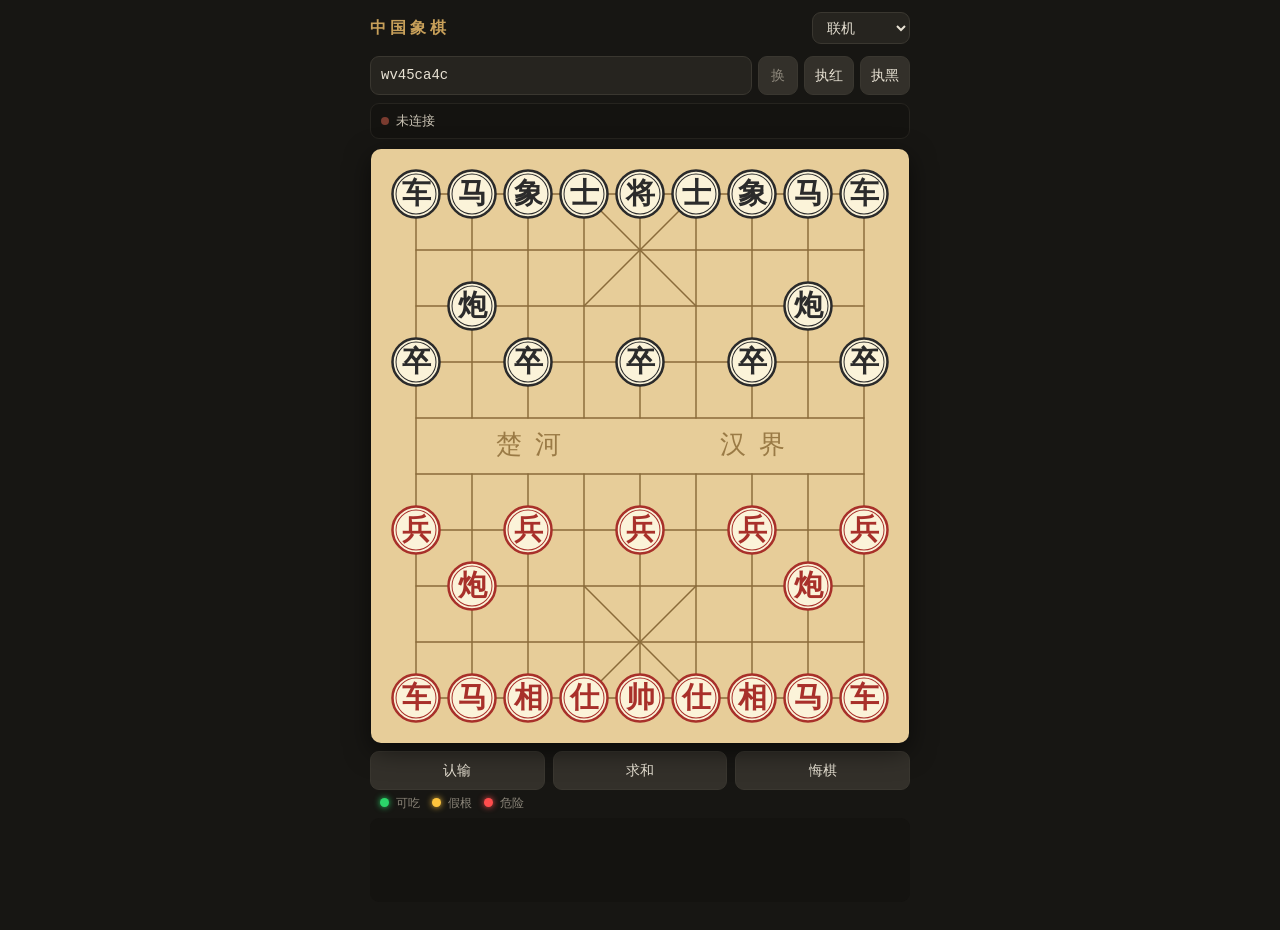
==== commit e975ac10: "拆分 mate.js；补回丢失的 posKey/detectChase/repetitionVerdict；杀法判定按核对定义重写并用穷举局面验证" ====
--- a/index.html
+++ b/index.html
@@ -55,6 +55,7 @@
 </div>
 
 <script src="engine.js"></script>
+<script src="mate.js"></script>
 <script src="mqtt.js"></script>
 <script src="app.js"></script>
 </body>
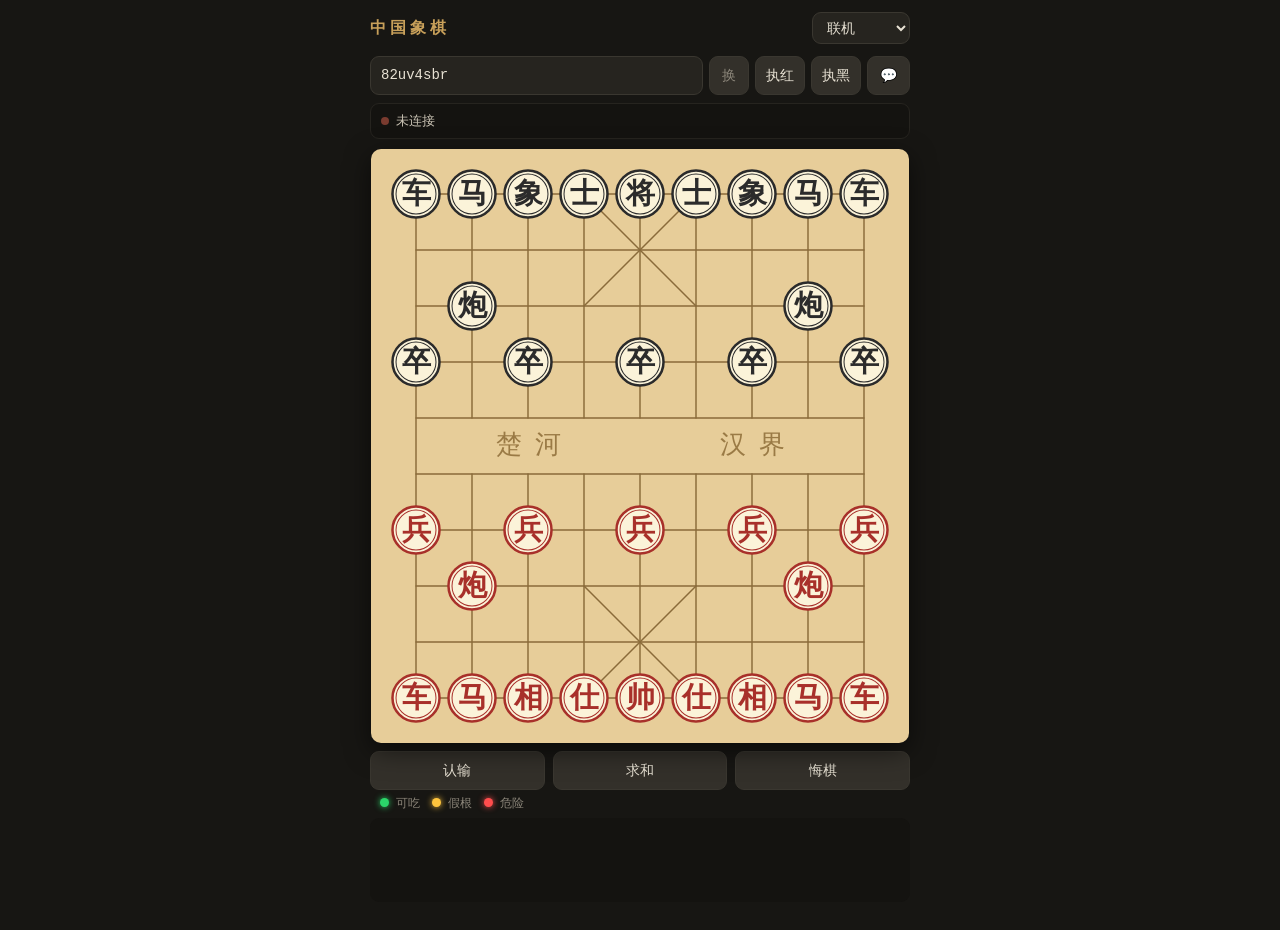
==== commit c590bea9: "增加联机聊天：消息、未读提示、回车发送、本地模式隐藏" ====
--- a/index.html
+++ b/index.html
@@ -22,6 +22,7 @@
     <button id="btnRand" class="ghost" title="换一个房间号">换</button>
     <button id="btnRed" class="sideBtn">执红</button>
     <button id="btnBlack" class="sideBtn">执黑</button>
+    <button id="btnChat" class="ghost" title="聊天">💬</button>
   </div>
 
   <div id="stat"><span class="dot" id="dot"></span><span id="statText"></span></div>
@@ -51,6 +52,14 @@
 
   <div id="legend"><i class="lg g"></i>可吃<i class="lg y"></i>假根<i class="lg r"></i>危险</div>
 
+  <div id="chat" class="off">
+    <div id="chatLog"></div>
+    <div class="bar">
+      <input id="chatIn" maxlength="80" placeholder="说点什么" autocomplete="off">
+      <button id="chatSend">发送</button>
+    </div>
+  </div>
+
   <div id="log"></div>
 </div>
 
--- a/style.css
+++ b/style.css
@@ -75,3 +75,15 @@
   #log{height:84px;overflow:auto;font-size:12px;color:#9d968a;background:#141310;
     border-radius:9px;padding:6px 9px;font-family:ui-monospace,Menlo,monospace;white-space:pre-wrap}
   .tip{font-size:12px;color:#807a6e;margin:4px 0 0}
+
+/* 聊天 */
+#chat{display:none;flex-direction:column;gap:6px;margin:6px 0}
+#chat.on{display:flex}
+#chat.off{display:none}
+#chatLog{height:120px;overflow-y:auto;background:#141310;border:1px solid #26241f;
+  border-radius:9px;padding:7px 9px;font-size:13px;line-height:1.6}
+#chatLog .m{word-break:break-word}
+#chatLog .me{color:#c8a05a}
+#chatLog .op{color:#8fb2d9}
+#chatLog .sys{color:#7a746a;font-size:12px}
+#chatLog .who{opacity:.75;margin-right:4px}
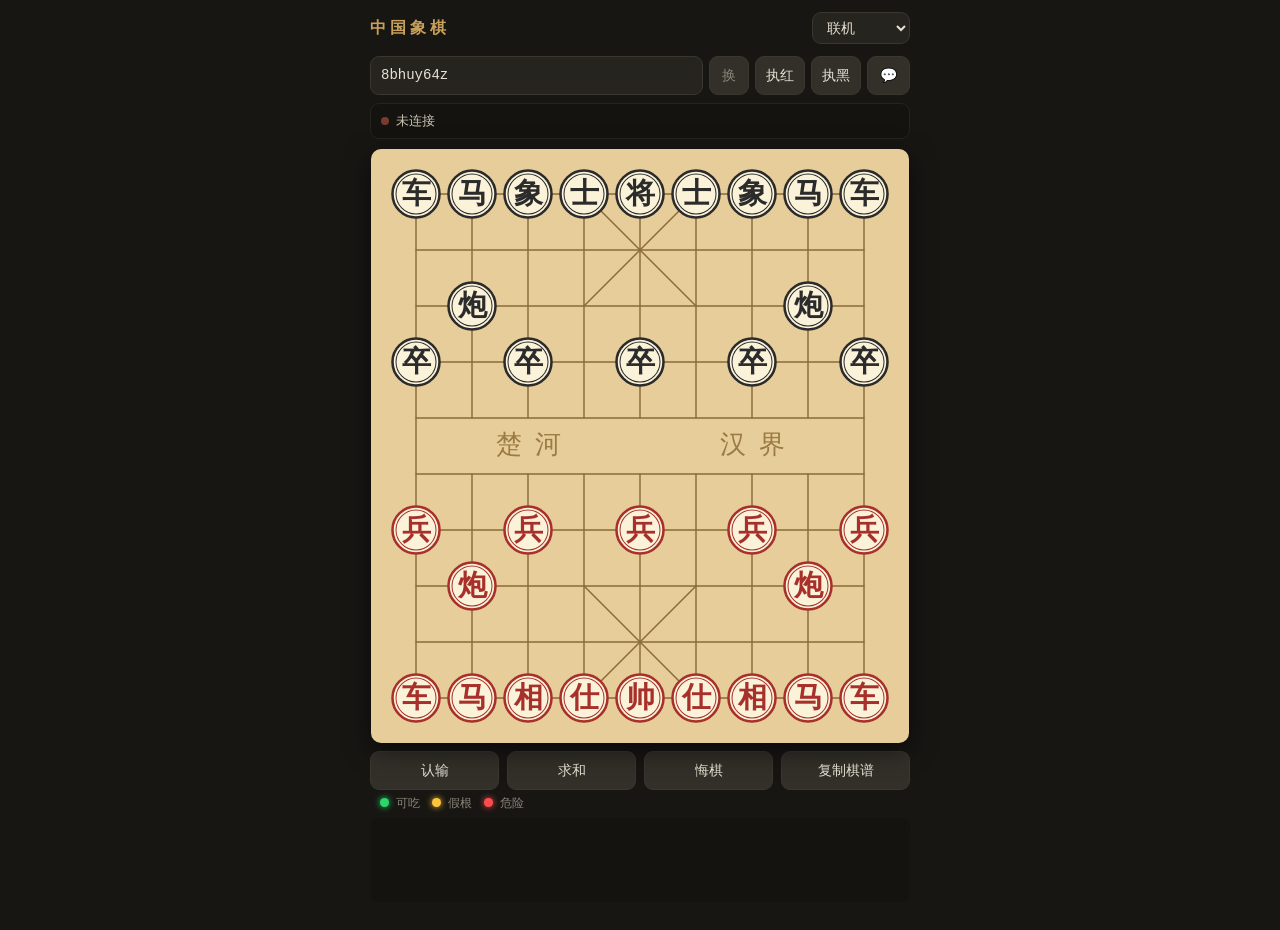
==== commit d3530746: "联机模式增加复制棋谱；抽出 copyMoves 共用；补充杀法回归基准与状态文档" ====
--- a/index.html
+++ b/index.html
@@ -48,6 +48,7 @@
     <button id="btnResign">认输</button>
     <button id="btnDraw">求和</button>
     <button id="btnUndoReq">悔棋</button>
+    <button id="btnCopy2">复制棋谱</button>
   </div>
 
   <div id="legend"><i class="lg g"></i>可吃<i class="lg y"></i>假根<i class="lg r"></i>危险</div>
